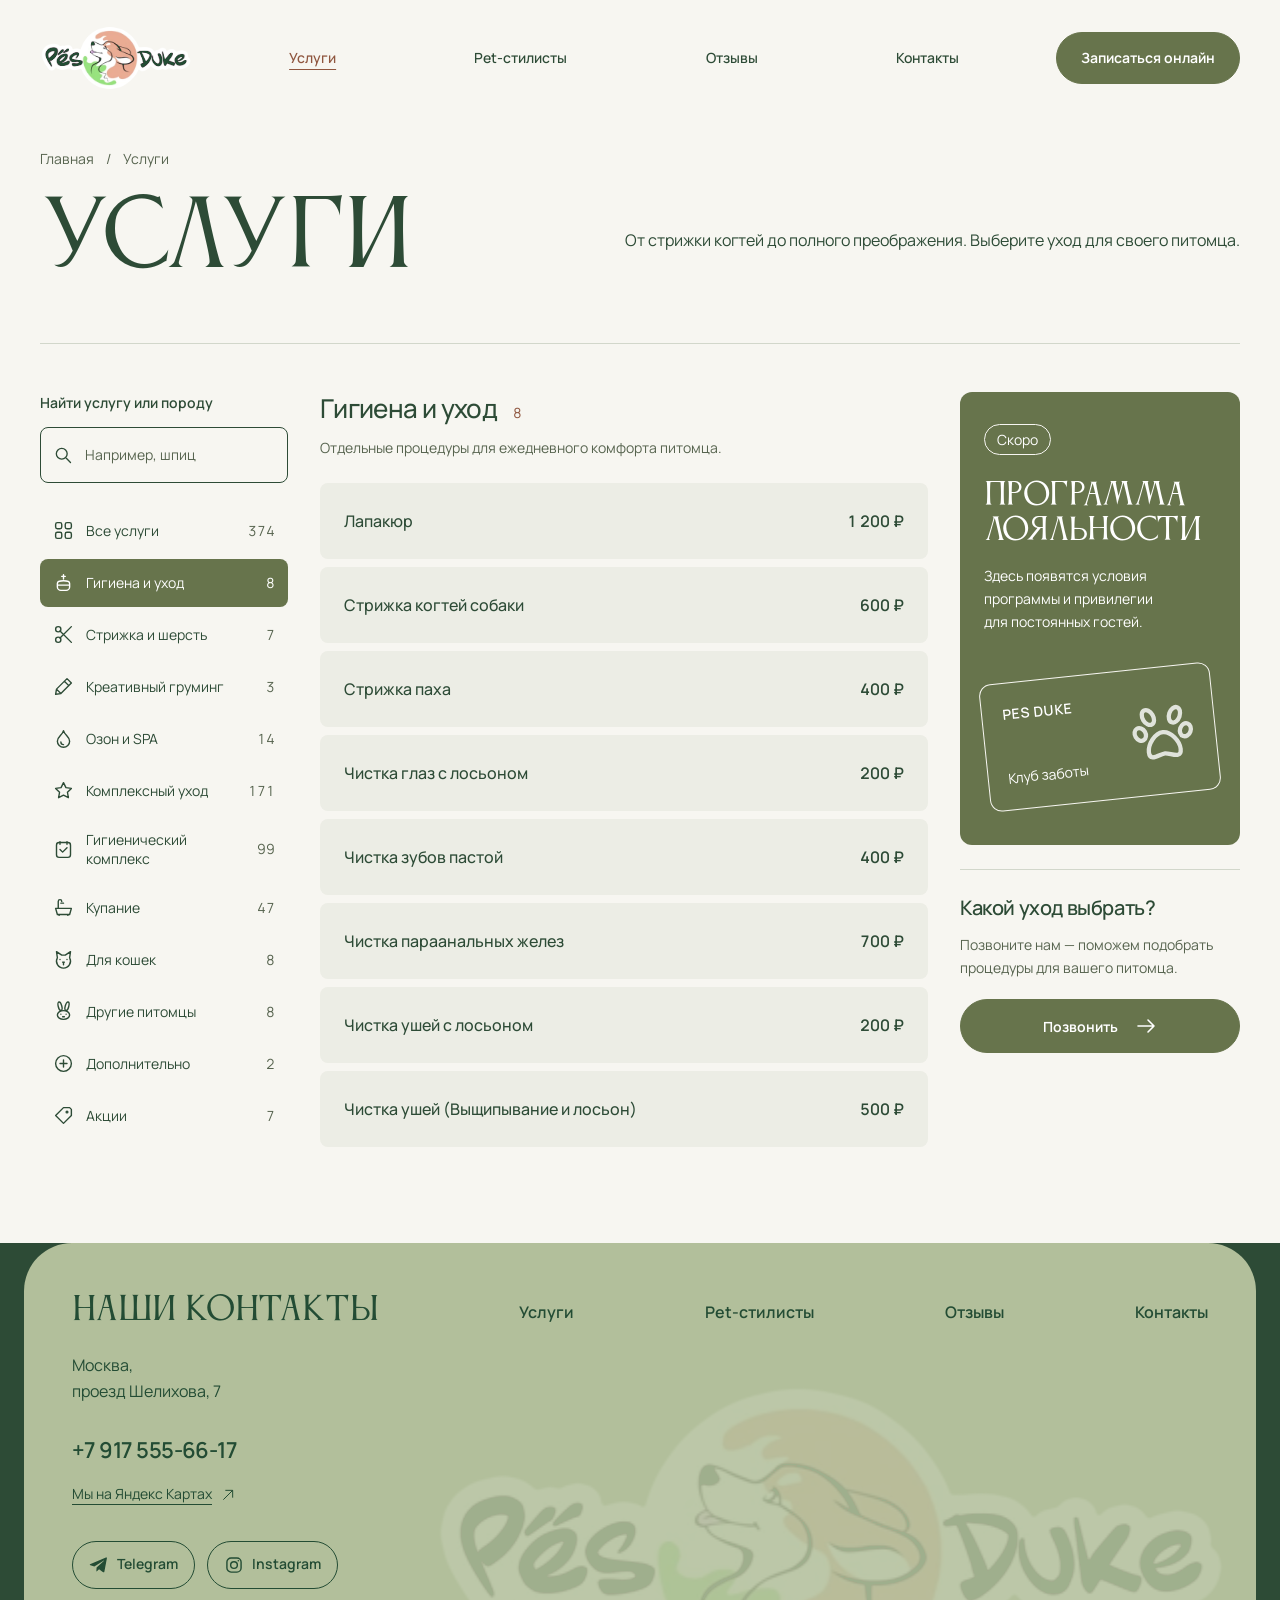
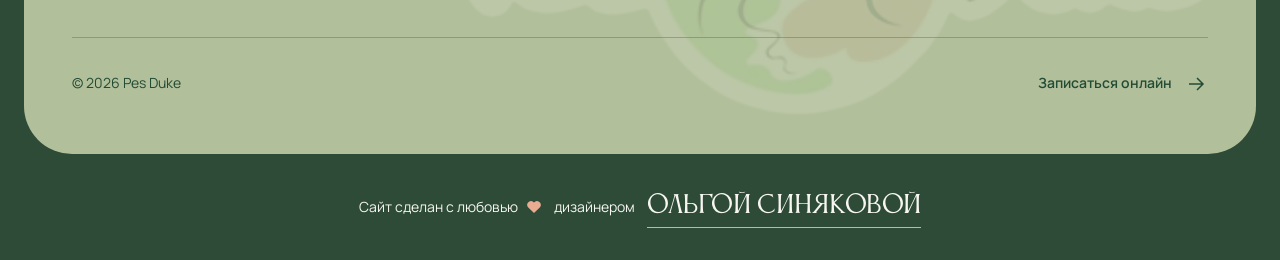
==== services.html @ 3640917f "Add rounded brand footer with contacts and designer credit" ====
<!doctype html>
<html lang="ru">
<head>
<meta charset="utf-8">
<meta name="viewport" content="width=device-width,initial-scale=1">
<meta name="theme-color" content="#F7F6F1">
<meta name="description" content="Услуги и цены груминг-салона Pes Duke. Комплексный уход, стрижки, гигиена, SPA и уход для кошек. Найдите услугу и запишитесь онлайн.">
<title>Услуги и цены — Pes Duke</title>
<style>
@font-face{font-family:Manrope;src:url('assets/manrope-v2.ttf') format('truetype');font-style:normal;font-weight:200 800;font-display:swap}
@font-face{font-family:Anticva;src:url('assets/anticva-v2.otf') format('opentype');font-weight:400;font-style:normal;font-display:swap}
:root{--page:#F7F6F1;--forest:#2D4B36;--olive:#67744C;--olive-hover:#54613D;--terra:#8F563F;--white:#FFFFFF;--line:#D2D7CB;--soft:#ECEDE5;--muted:#57644F;--gutter:40px;--space:8px}
*{box-sizing:border-box}html{scroll-behavior:smooth;scroll-padding-top:24px}body{margin:0;background:var(--page);color:var(--forest);font:400 16px/1.6 Manrope,Arial,sans-serif;-webkit-font-smoothing:antialiased}a{color:inherit;text-decoration:none}button,input{font:inherit;color:inherit}button,a,input{touch-action:manipulation;-webkit-tap-highlight-color:transparent}button{cursor:pointer}img,svg{display:block}button:focus-visible,a:focus-visible,input:focus-visible,summary:focus-visible{outline:3px solid var(--terra);outline-offset:4px}::selection{background:var(--forest);color:var(--page)}[hidden]{display:none!important}.shell{width:calc(100% - var(--gutter)*2);max-width:1440px;margin-inline:auto}.icon{width:24px;height:24px;flex:none}.skip-link{position:fixed;left:16px;top:8px;z-index:30;transform:translateY(-160%);padding:12px 16px;background:var(--forest);color:var(--white)}.skip-link:focus{transform:none}.site-header{padding-block:24px}.header-inner{display:flex;align-items:center;gap:40px;min-height:64px}.brand{display:block;width:152px;flex:none}.brand img{width:100%;height:auto;filter:url(#brand-ink)}.desktop-nav{display:flex;align-items:center;justify-content:space-around;gap:24px;flex:1;font-size:14px;font-weight:550}.desktop-nav a{display:flex;align-items:center;min-height:44px}.desktop-nav a[aria-current]{color:var(--terra);text-decoration:underline;text-underline-offset:6px}.desktop-nav a:hover{color:var(--terra)}.button{display:inline-flex;align-items:center;justify-content:center;gap:16px;min-height:52px;padding:14px 24px;border:1px solid var(--olive);border-radius:999px;background:var(--olive);color:var(--white);font-size:14px;font-weight:650;line-height:1.5;text-align:center;transition:background .2s,border-color .2s,transform .2s}.button:hover{background:var(--olive-hover);border-color:var(--olive-hover)}.button:active{transform:translateY(1px)}.menu-toggle{display:none;background:transparent;border:1px solid var(--forest);border-radius:999px;min-height:48px;padding:12px 16px;align-items:center;gap:12px;font-size:14px}.page-intro{padding-top:32px;padding-bottom:56px;border-bottom:1px solid var(--line);margin-bottom:48px}.breadcrumbs{display:flex;gap:12px;align-items:center;font-size:14px;margin-bottom:24px;color:var(--muted)}.breadcrumbs a:hover{text-decoration:underline;text-underline-offset:4px}.page-title{font:400 clamp(64px,7vw,104px)/1.04 Anticva,Georgia,serif;text-transform:uppercase;letter-spacing:-.025em;margin:0}.intro-row{display:grid;grid-template-columns:max-content minmax(0,1fr);align-items:center;gap:48px}.page-description{justify-self:end;font-size:clamp(16px,1.25vw,18px);line-height:1.6;margin:0;white-space:nowrap}.catalog-grid{display:grid;grid-template-columns:248px minmax(0,1fr) 280px;gap:32px;align-items:start;padding-bottom:96px}.catalog-sidebar,.loyalty-column{position:sticky;top:24px;min-width:0}.search-label{display:block;font-size:14px;font-weight:600;margin-bottom:12px}.search-box{display:flex;align-items:center;gap:12px;min-height:56px;border:1px solid var(--forest);border-radius:8px;padding:0 12px}.search-box>.icon{width:20px;height:20px}.search-box:focus-within{outline:2px solid var(--terra);outline-offset:3px}.search-box input{width:100%;min-width:0;padding:14px 0;border:0;background:transparent;outline:none;font-size:14px;line-height:1.5}.search-box input::placeholder{color:var(--muted);opacity:1}.clear-search{border:0;background:transparent;padding:10px;margin-right:-8px;min-width:44px;min-height:44px}.clear-search .icon{width:18px;height:18px}.category-nav{margin-top:24px;display:flex;flex-direction:column;gap:4px}.category-link{display:flex;align-items:center;gap:12px;min-height:48px;padding:10px 12px;border:1px solid transparent;border-radius:8px;font-size:14px;line-height:1.4;transition:background .2s}.category-link .icon{width:21px;height:21px}.category-link>span:not(.category-count){flex:1}.category-count{font-size:14px;font-variant-numeric:tabular-nums;color:var(--muted)}.category-link:hover{background:var(--soft)}.category-link[aria-current]{background:var(--olive);color:var(--white)}.category-link[aria-current] .category-count{color:var(--white)}.catalog-results{min-width:0}.results-status{position:absolute;width:1px;height:1px;padding:0;margin:-1px;overflow:hidden;clip:rect(0,0,0,0);white-space:nowrap;border:0}.service-group{scroll-margin-top:24px}.service-group+.service-group{margin-top:48px}.group-header{display:flex;align-items:baseline;gap:16px}.group-header h2{font-size:26px;line-height:1.25;font-weight:500;letter-spacing:-.025em;margin:0}.group-count{color:var(--terra);font-size:14px;font-variant-numeric:tabular-nums}.group-description{font-size:14px;line-height:1.6;margin:12px 0 24px;color:var(--muted);max-width:540px}.service-list{list-style:none;padding:0;margin:0;display:flex;flex-direction:column;gap:8px}.service-row{background:var(--soft);border-radius:8px;transition:background .22s;overflow:clip}.service-line,.service-detail summary{display:flex;align-items:center;gap:20px;min-height:76px;padding:20px 24px}.service-name{flex:1;min-width:0;font-size:16px;font-weight:500;line-height:1.5;text-wrap:pretty}.service-price{flex:none;white-space:nowrap;font-size:16px;font-weight:600;font-variant-numeric:tabular-nums;line-height:1.5}.service-detail summary{cursor:pointer;list-style:none}.service-detail summary::-webkit-details-marker{display:none}.chevron{width:16px;height:16px;flex:none;transition:transform .2s}.service-detail[open] .chevron{transform:rotate(90deg)}.service-detail summary:hover{background:#E4E7DA}.service-body{padding:0 24px 24px;font-size:14px;line-height:1.7}.service-body p{margin:0 0 16px;white-space:normal}.service-duration{color:var(--terra);font-weight:600}.show-more{display:block;min-height:48px;border:1px solid var(--forest);border-radius:999px;background:transparent;padding:12px 24px;margin:24px auto 0;font-size:14px;font-weight:600}.show-more:hover{background:var(--forest);color:var(--white)}.empty-state{padding:40px 24px;background:var(--soft);border-radius:8px;text-align:center}.empty-state h2{font-size:24px;font-weight:500;margin:0 0 16px}.empty-state p{margin:0 0 24px}.loyalty-card{background:var(--olive);color:var(--white);padding:32px 24px;border-radius:12px;overflow:hidden}.soon-label{display:inline-block;font-size:14px;line-height:1.5;padding:4px 12px;border:1px solid var(--page);border-radius:999px}.loyalty-card h2{font:400 30px/1.15 Anticva,Georgia,serif;text-transform:uppercase;letter-spacing:-.02em;margin:24px 0 16px}.loyalty-card p{font-size:14px;line-height:1.65;margin:0}.loyalty-art{position:relative;margin:40px 0 12px;min-height:128px;border:1px solid var(--page);border-radius:12px;transform:rotate(-6deg);padding:20px;display:flex;flex-direction:column;justify-content:space-between;gap:20px}.loyalty-art>span{font-size:14px;font-weight:600;letter-spacing:.04em}.loyalty-art>small{font-size:14px}.loyalty-paw{position:absolute;width:64px;height:64px;right:20px;top:30px;opacity:.8}.help-card{margin-top:24px;padding:24px 0 0;border-top:1px solid var(--line)}.help-card h2{font-size:20px;line-height:1.4;letter-spacing:-.02em;font-weight:550;margin:0 0 12px}.help-card p{font-size:14px;margin:0 0 20px;color:var(--muted)}.help-card .button{width:100%}.mobile-menu{position:fixed;inset:16px 16px auto auto;width:calc(100% - 32px);max-width:420px;padding:24px;border:1px solid var(--line);border-radius:16px;background:var(--page);color:var(--forest);max-height:calc(100svh - 32px);overflow:auto}.mobile-menu::backdrop{background:rgba(45,75,54,.45)}.menu-top{display:flex;align-items:center;justify-content:space-between;gap:16px}.close-menu{display:flex;align-items:center;justify-content:center;min-width:48px;min-height:48px;border:1px solid var(--forest);border-radius:50%;background:transparent}.mobile-nav{display:flex;flex-direction:column;margin:24px 0}.mobile-nav a{padding:12px 0;min-height:48px}.mobile-menu .button{width:100%}.noscript-note{padding:16px;border:1px solid var(--line);border-radius:8px;font-size:14px}
@media(min-width:1100px) and (max-height:850px){.catalog-sidebar{position:static}}
@media(max-width:1199px){.intro-row{grid-template-columns:1fr;gap:24px}.page-description{justify-self:start;white-space:normal}:root{--gutter:32px}.catalog-grid{grid-template-columns:220px minmax(0,1fr) 248px;gap:24px}.loyalty-card{padding:24px 20px}.loyalty-card h2{font-size:28px}.service-line,.service-detail summary{padding:20px;gap:16px}.header-inner{gap:24px}}
@media(max-width:1099px){.desktop-nav{display:none}.header-booking{margin-left:auto}.menu-toggle{display:inline-flex}.catalog-grid{grid-template-columns:220px minmax(0,1fr)}.loyalty-column{position:static;grid-column:2;display:grid;grid-template-columns:1fr;gap:24px;margin-top:8px}.loyalty-art{max-width:260px}.help-card{margin-top:0}.catalog-sidebar{grid-row:1 / span 2}}
@media(max-width:767px){:root{--gutter:20px}.site-header{padding-block:16px}.header-inner{gap:12px;min-height:56px}.brand{width:120px}.header-booking{display:none}.menu-toggle{margin-left:auto;min-height:44px}.page-intro{padding-top:24px;padding-bottom:32px;margin-bottom:32px}.breadcrumbs{margin-bottom:24px}.page-title{font-size:64px}.intro-row{grid-template-columns:1fr;gap:24px}.page-description{justify-self:start;font-size:16px;white-space:normal}.catalog-grid{display:block;padding-bottom:64px}.catalog-sidebar{position:static}.search-label{margin-bottom:8px}.search-box input{font-size:16px}.category-nav{display:flex;flex-direction:row;overflow-x:auto;gap:8px;margin:16px -20px 24px;padding:4px 20px 12px;scroll-padding-inline:20px;scrollbar-width:thin}.category-link{flex:none;min-height:44px;padding:10px 14px;border-color:var(--line);border-radius:999px;white-space:nowrap;gap:8px}.category-link .icon{width:18px;height:18px}.category-link[aria-current]{border-color:var(--olive)}.group-header h2{font-size:24px}.group-description{margin-bottom:20px}.service-line,.service-detail summary{min-height:80px;padding:18px 16px;gap:12px;align-items:flex-start}.service-name{font-size:16px}.service-price{font-size:14px;padding-top:2px}.service-detail summary{flex-wrap:wrap}.service-detail summary .service-name{flex-basis:calc(100% - 36px);order:0}.service-detail summary .chevron{order:1;margin-top:4px}.service-detail summary .service-price{order:2;padding-top:0}.service-body{padding:0 16px 20px}.loyalty-column{display:block;margin-top:48px}.loyalty-card{padding:32px 24px}.loyalty-card h2{font-size:clamp(28px,9vw,40px);max-width:320px}.loyalty-art{margin:32px 0 8px;max-width:none}.help-card{margin-top:32px;padding-top:24px}}
@media(prefers-reduced-motion:reduce){html{scroll-behavior:auto}*,*::before,*::after{transition:none!important;animation:none!important}}
</style>
<link rel="stylesheet" href="assets/footer.css">
</head>
<body>
<svg width="0" height="0" aria-hidden="true" focusable="false" style="position:absolute;pointer-events:none"><defs><filter id="brand-ink" color-interpolation-filters="sRGB"><feColorMatrix in="SourceGraphic" type="matrix" values="0 0 0 0 1  0 0 0 0 1  0 0 0 0 1  -.2126 -.7152 -.0722 0 1" result="darkness"/><feComponentTransfer in="darkness" result="dark-mask"><feFuncA type="discrete" tableValues="0 0 0 0 1"/></feComponentTransfer><feFlood flood-color="#234C34" result="green"/><feComposite in="green" in2="dark-mask" operator="in" result="ink"/><feComposite in="ink" in2="SourceAlpha" operator="in" result="colored-ink"/><feMerge><feMergeNode in="SourceGraphic"/><feMergeNode in="colored-ink"/></feMerge></filter></defs></svg>
<a class="skip-link" href="#catalog">Перейти к&nbsp;услугам</a>
<header class="site-header"><div class="shell header-inner"><a class="brand" href="./index.html" aria-label="Pes Duke — на главную"><img src="assets/logo-v2.webp" width="600" height="267" alt="Pes Duke"></a><nav class="desktop-nav" aria-label="Основное меню"><a href="./services.html" aria-current="page">Услуги</a><a href="./index.html#team">Pet-стилисты</a><a href="./index.html#reviews">Отзывы</a><a href="#contacts">Контакты</a></nav><a class="button header-booking" href="https://n1254086.yclients.com/" target="_blank" rel="noopener">Записаться онлайн</a><button class="menu-toggle" aria-haspopup="dialog" aria-controls="mobile-menu" aria-expanded="false">Меню <svg class="icon" viewBox="0 0 24 24" fill="none" stroke="currentColor" stroke-width="1.6" stroke-linecap="round" stroke-linejoin="round" aria-hidden="true"><path d="M4 8h16M4 16h16"/></svg></button></div></header>
<main class="shell" id="main"><div class="page-intro" data-reveal><nav class="breadcrumbs" aria-label="Хлебные крошки"><a href="./index.html">Главная</a><span aria-hidden="true">/</span><span aria-current="page">Услуги</span></nav><div class="intro-row"><h1 class="page-title">Услуги</h1><p class="page-description">От&nbsp;стрижки когтей до&nbsp;полного преображения. Выберите уход для&nbsp;своего питомца.</p></div></div>
<div class="catalog-grid" id="catalog"><aside class="catalog-sidebar" data-reveal><label for="service-search" class="search-label">Найти услугу или&nbsp;породу</label><div class="search-box"><svg class="icon" viewBox="0 0 24 24" fill="none" stroke="currentColor" stroke-width="1.6" stroke-linecap="round" stroke-linejoin="round" aria-hidden="true"><circle cx="10.5" cy="10.5" r="6.5"/><path d="m16 16 5 5"/></svg><input id="service-search" type="search" placeholder="Например, шпиц" autocomplete="off" spellcheck="false" aria-controls="service-results"><button class="clear-search" aria-label="Очистить поиск" type="button" hidden><svg class="icon" viewBox="0 0 24 24" fill="none" stroke="currentColor" stroke-width="1.6" stroke-linecap="round" stroke-linejoin="round" aria-hidden="true"><path d="m6 6 12 12M18 6 6 18"/></svg></button></div><nav class="category-nav" aria-label="Категории услуг"><a class="category-link" href="#all" data-category="all"><svg class="icon" viewBox="0 0 24 24" fill="none" stroke="currentColor" stroke-width="1.6" stroke-linecap="round" stroke-linejoin="round" aria-hidden="true"><rect x="3" y="3" width="7" height="7" rx="2"/><rect x="14" y="3" width="7" height="7" rx="2"/><rect x="3" y="14" width="7" height="7" rx="2"/><rect x="14" y="14" width="7" height="7" rx="2"/></svg><span>Все услуги</span><span class="category-count">374</span></a><a class="category-link" href="#hygiene" data-category="hygiene"><svg class="icon" viewBox="0 0 24 24" fill="none" stroke="currentColor" stroke-width="1.6" stroke-linecap="round" stroke-linejoin="round" aria-hidden="true"><path d="M12 3v5m-2-3h4M5 13c0-4 14-4 14 0v4a4 4 0 0 1-4 4H9a4 4 0 0 1-4-4zM5 15h14"/></svg><span>Гигиена и уход</span><span class="category-count">8</span></a><a class="category-link" href="#coat" data-category="coat"><svg class="icon" viewBox="0 0 24 24" fill="none" stroke="currentColor" stroke-width="1.6" stroke-linecap="round" stroke-linejoin="round" aria-hidden="true"><circle cx="6" cy="6" r="3"/><circle cx="6" cy="18" r="3"/><path d="m8 8 13 13M8 16 21 3"/></svg><span>Стрижка и шерсть</span><span class="category-count">7</span></a><a class="category-link" href="#creative" data-category="creative"><svg class="icon" viewBox="0 0 24 24" fill="none" stroke="currentColor" stroke-width="1.6" stroke-linecap="round" stroke-linejoin="round" aria-hidden="true"><path d="m16 3 5 5L9 20l-6 1 1-6zM13 6l5 5M4 15l5 5"/></svg><span>Креативный груминг</span><span class="category-count">3</span></a><a class="category-link" href="#spa" data-category="spa"><svg class="icon" viewBox="0 0 24 24" fill="none" stroke="currentColor" stroke-width="1.6" stroke-linecap="round" stroke-linejoin="round" aria-hidden="true"><path d="M12 3c1 5 7 7 7 12a7 7 0 0 1-14 0c0-5 6-7 7-12zM9 16c0 2 1 3 3 3"/></svg><span>Озон и SPA</span><span class="category-count">14</span></a><a class="category-link" href="#full" data-category="full"><svg class="icon" viewBox="0 0 24 24" fill="none" stroke="currentColor" stroke-width="1.6" stroke-linecap="round" stroke-linejoin="round" aria-hidden="true"><path d="m12 3 2.8 5.7 6.2.9-4.5 4.4 1.1 6.2L12 17.3l-5.6 2.9 1.1-6.2L3 9.6l6.2-.9z"/></svg><span>Комплексный уход</span><span class="category-count">171</span></a><a class="category-link" href="#daily" data-category="daily"><svg class="icon" viewBox="0 0 24 24" fill="none" stroke="currentColor" stroke-width="1.6" stroke-linecap="round" stroke-linejoin="round" aria-hidden="true"><rect x="4" y="4" width="16" height="17" rx="3"/><path d="M8 3v3m8-3v3M8 12l3 3 5-5"/></svg><span>Гигиенический комплекс</span><span class="category-count">99</span></a><a class="category-link" href="#bath" data-category="bath"><svg class="icon" viewBox="0 0 24 24" fill="none" stroke="currentColor" stroke-width="1.6" stroke-linecap="round" stroke-linejoin="round" aria-hidden="true"><path d="M3 13h18l-2 7H5zM6 13V5a2 2 0 0 1 4 0M9 7h3M7 20v1m10-1v1"/></svg><span>Купание</span><span class="category-count">47</span></a><a class="category-link" href="#cats" data-category="cats"><svg class="icon" viewBox="0 0 24 24" fill="none" stroke="currentColor" stroke-width="1.6" stroke-linecap="round" stroke-linejoin="round" aria-hidden="true"><path d="M5 10 4 3l6 4h4l6-4-1 7a8 8 0 1 1-14 0zM8 12h.01M16 12h.01M11 15h2m-1 0v3"/></svg><span>Для кошек</span><span class="category-count">8</span></a><a class="category-link" href="#other" data-category="other"><svg class="icon" viewBox="0 0 24 24" fill="none" stroke="currentColor" stroke-width="1.6" stroke-linecap="round" stroke-linejoin="round" aria-hidden="true"><ellipse cx="12" cy="16" rx="7" ry="5"/><ellipse cx="8" cy="6" rx="2" ry="5" transform="rotate(-15 8 6)"/><ellipse cx="16" cy="6" rx="2" ry="5" transform="rotate(15 16 6)"/><path d="M9 15h.01M15 15h.01m-4 3h2"/></svg><span>Другие питомцы</span><span class="category-count">8</span></a><a class="category-link" href="#extra" data-category="extra"><svg class="icon" viewBox="0 0 24 24" fill="none" stroke="currentColor" stroke-width="1.6" stroke-linecap="round" stroke-linejoin="round" aria-hidden="true"><circle cx="12" cy="12" r="9"/><path d="M12 8v8m-4-4h8"/></svg><span>Дополнительно</span><span class="category-count">2</span></a><a class="category-link" href="#offers" data-category="offers"><svg class="icon" viewBox="0 0 24 24" fill="none" stroke="currentColor" stroke-width="1.6" stroke-linecap="round" stroke-linejoin="round" aria-hidden="true"><path d="m3 12 9-9h7l2 2v7l-9 9z"/><circle cx="16" cy="8" r="1"/></svg><span>Акции</span><span class="category-count">7</span></a></nav></aside>
<div class="catalog-results" id="service-results" data-reveal><p class="results-status" role="status" aria-live="polite" aria-atomic="true">Все услуги · 374</p><noscript><p class="noscript-note">Поиск доступен с&nbsp;JavaScript. Все услуги показаны ниже, категории ведут к&nbsp;нужному разделу.</p></noscript><section class="service-group" id="hygiene" data-group="hygiene" aria-labelledby="title-hygiene"><div class="group-header"><h2 id="title-hygiene">Гигиена и уход</h2><span class="group-count">8</span></div><p class="group-description">Отдельные процедуры для ежедневного комфорта питомца.</p><ul class="service-list"><li class="service-row" data-name="Лапакюр" data-service-id="service_item_17240871"><div class="service-line"><span class="service-name">Лапакюр</span><span class="service-price">1 200 ₽</span></div></li>
<li class="service-row" data-name="Стрижка когтей собаки" data-service-id="service_item_17240880"><div class="service-line"><span class="service-name">Стрижка когтей собаки</span><span class="service-price">600 ₽</span></div></li>
<li class="service-row" data-name="Стрижка паха" data-service-id="service_item_17240881"><div class="service-line"><span class="service-name">Стрижка паха</span><span class="service-price">400 ₽</span></div></li>
<li class="service-row" data-name="Чистка глаз с лосьоном" data-service-id="service_item_17240882"><div class="service-line"><span class="service-name">Чистка глаз с лосьоном</span><span class="service-price">200 ₽</span></div></li>
<li class="service-row" data-name="Чистка зубов пастой" data-service-id="service_item_17240883"><div class="service-line"><span class="service-name">Чистка зубов пастой</span><span class="service-price">400 ₽</span></div></li>
<li class="service-row" data-name="Чистка параанальных желез" data-service-id="service_item_17240885"><div class="service-line"><span class="service-name">Чистка параанальных желез</span><span class="service-price">700 ₽</span></div></li>
<li class="service-row" data-name="Чистка ушей с лосьоном" data-service-id="service_item_17240886"><div class="service-line"><span class="service-name">Чистка ушей с лосьоном</span><span class="service-price">200 ₽</span></div></li>
<li class="service-row" data-name="Чистка ушей (Выщипывание и лосьон)" data-service-id="service_item_23550078"><div class="service-line"><span class="service-name">Чистка ушей (Выщипывание и лосьон)</span><span class="service-price">500 ₽</span></div></li>
</ul><button class="show-more" type="button" hidden>Показать ещё</button></section>
<section class="service-group" id="coat" data-group="coat" aria-labelledby="title-coat"><div class="group-header"><h2 id="title-coat">Стрижка и шерсть</h2><span class="group-count">7</span></div><p class="group-description">Локальная стрижка, вычёсывание и уход за шерстью.</p><ul class="service-list"><li class="service-row" data-name="Коррекция тримминга" data-service-id="service_item_17240869"><div class="service-line"><span class="service-name">Коррекция тримминга</span><span class="service-price">1 800 ₽</span></div></li>
<li class="service-row" data-name="Окантовка головы" data-service-id="service_item_17240873"><div class="service-line"><span class="service-name">Окантовка головы</span><span class="service-price">800 ₽</span></div></li>
<li class="service-row" data-name="Окантовка лап" data-service-id="service_item_17240874"><div class="service-line"><span class="service-name">Окантовка лап</span><span class="service-price">700 ₽</span></div></li>
<li class="service-row" data-name="Окантовка отдельной части собаки" data-service-id="service_item_17240875"><div class="service-line"><span class="service-name">Окантовка отдельной части собаки</span><span class="service-price">900 ₽</span></div></li>
<li class="service-row" data-name="Окантовка ушей" data-service-id="service_item_17240876"><div class="service-line"><span class="service-name">Окантовка ушей</span><span class="service-price">400 ₽</span></div></li>
<li class="service-row" data-name="Расчесывание колтунов" data-service-id="service_item_17240878"><div class="service-line"><span class="service-name">Расчесывание колтунов</span><span class="service-price">500–2 000 ₽</span></div></li>
<li class="service-row" data-name="Экспресс-линька" data-service-id="service_item_17240887"><div class="service-line"><span class="service-name">Экспресс-линька</span><span class="service-price">1 500 ₽</span></div></li>
</ul><button class="show-more" type="button" hidden>Показать ещё</button></section>
<section class="service-group" id="creative" data-group="creative" aria-labelledby="title-creative"><div class="group-header"><h2 id="title-creative">Креативный груминг</h2><span class="group-count">3</span></div><p class="group-description">Детали, которые подчеркнут характер вашего питомца.</p><ul class="service-list"><li class="service-row" data-name="Креативное выбривание" data-service-id="service_item_17240870"><div class="service-line"><span class="service-name">Креативное выбривание</span><span class="service-price">800 ₽</span></div></li>
<li class="service-row" data-name="Окрашивание" data-service-id="service_item_17240877"><div class="service-line"><span class="service-name">Окрашивание</span><span class="service-price">800 ₽</span></div></li>
<li class="service-row" data-name="Стразы" data-service-id="service_item_17240879"><div class="service-line"><span class="service-name">Стразы</span><span class="service-price">50 ₽</span></div></li>
</ul><button class="show-more" type="button" hidden>Показать ещё</button></section>
<section class="service-group" id="spa" data-group="spa" aria-labelledby="title-spa"><div class="group-header"><h2 id="title-spa">Озон и SPA</h2><span class="group-count">14</span></div><p class="group-description">Дополнительный уход за кожей и шерстью.</p><ul class="service-list"><li class="service-row" data-name="Озоновая ванна Мелкие породы" data-service-id="service_item_19951979"><div class="service-line"><span class="service-name">Озоновая ванна Мелкие породы</span><span class="service-price">1 300 ₽</span></div></li>
<li class="service-row" data-name="Озоновая ванна Средние породы" data-service-id="service_item_19953356"><div class="service-line"><span class="service-name">Озоновая ванна Средние породы</span><span class="service-price">1 600 ₽</span></div></li>
<li class="service-row" data-name="Озоновая ванна Крупные породы" data-service-id="service_item_19953368"><div class="service-line"><span class="service-name">Озоновая ванна Крупные породы</span><span class="service-price">1 900 ₽</span></div></li>
<li class="service-row" data-name="Маска для шерсти ISB" data-service-id="service_item_17240872"><div class="service-line"><span class="service-name">Маска для шерсти ISB</span><span class="service-price">от 600 ₽</span></div></li>
<li class="service-row" data-name="Маска для шерсти ISB АТАМИ (Лечебная)" data-service-id="service_item_19953623"><div class="service-line"><span class="service-name">Маска для шерсти ISB АТАМИ (Лечебная)</span><span class="service-price">от 800 ₽</span></div></li>
<li class="service-row" data-name="SPA бомбочки для озоновой ванны" data-service-id="service_item_19961918"><div class="service-line"><span class="service-name">SPA бомбочки для озоновой ванны</span><span class="service-price">500 ₽</span></div></li>
<li class="service-row" data-name="ISB ( SPА )" data-service-id="service_item_17240889"><div class="service-line"><span class="service-name">ISB ( SPА )</span><span class="service-price">1 200 ₽</span></div></li>
<li class="service-row" data-name="Hydra ( SPA )" data-service-id="service_item_17240890"><div class="service-line"><span class="service-name">Hydra ( SPA )</span><span class="service-price">1 500 ₽</span></div></li>
<li class="service-row" data-name="Маска для шерсти ISB мята (Успокаивающая с витамином В6)" data-service-id="service_item_21922962"><div class="service-line"><span class="service-name">Маска для шерсти ISB мята (Успокаивающая с витамином В6)</span><span class="service-price">от 600 ₽</span></div></li>
<li class="service-row" data-name="Маска для шерсти ISB Апельсин (Укрепление)" data-service-id="service_item_27241866"><div class="service-line"><span class="service-name">Маска для шерсти ISB Апельсин (Укрепление)</span><span class="service-price">от 600 ₽</span></div></li>
<li class="service-row" data-name="Маска для шерсти Hydra 90 сек (Увлажнение)" data-service-id="service_item_27242262"><div class="service-line"><span class="service-name">Маска для шерсти Hydra 90 сек (Увлажнение)</span><span class="service-price">от 800 ₽</span></div></li>
<li class="service-row" data-name="Скрабирование ISB Red Mineral" data-service-id="service_item_31586799"><div class="service-line"><span class="service-name">Скрабирование ISB Red Mineral</span><span class="service-price">600 ₽</span></div></li>
<li class="service-row" data-name="Маска для шерсти ISB грейпфрут ( питательная)" data-service-id="service_item_32386549"><div class="service-line"><span class="service-name">Маска для шерсти ISB грейпфрут ( питательная)</span><span class="service-price">600 ₽</span></div></li>
<li class="service-row" data-name="Эликсир для шерсти SHMM (питание и защита)" data-service-id="service_item_32387534"><details class="service-detail"><summary><span class="service-name">Эликсир для шерсти SHMM (питание и защита)</span><span class="service-price">500 ₽</span><svg class="chevron" viewBox="0 0 24 24" fill="none" stroke="currentColor" stroke-width="1.6" stroke-linecap="round" stroke-linejoin="round" aria-hidden="true"><path d="m9 5 7 7-7 7"/></svg></summary><div class="service-body"><p>Финишная услуга для усиления результата груминга: точечное нанесение эликсира обеспечивает мгновенный визуальный эффект «волосок к волоску», нейтрализует запахи, оставляет деликатный шлейф. Формула без силиконов: питание за счёт натуральных масел, защита от ломкости. Идеален для питомцев с тусклой, сухой или склонной к спутыванию шерстью.</p><span class="service-duration"></span></div></details></li>
</ul><button class="show-more" type="button" hidden>Показать ещё</button></section>
<section class="service-group" id="full" data-group="full" aria-labelledby="title-full"><div class="group-header"><h2 id="title-full">Комплексный уход</h2><span class="group-count">171</span></div><p class="group-description">Найдите породу питомца и откройте состав комплекса.</p><ul class="service-list"><li class="service-row" data-name="Акита Ину" data-service-id="service_item_17240452"><details class="service-detail"><summary><span class="service-name">Акита Ину</span><span class="service-price">7 100 ₽</span><svg class="chevron" viewBox="0 0 24 24" fill="none" stroke="currentColor" stroke-width="1.6" stroke-linecap="round" stroke-linejoin="round" aria-hidden="true"><path d="m9 5 7 7-7 7"/></svg></summary><div class="service-body"><p>В комплекс входит:<br>-Вычёсывание <br>-Мытьё с профессиональной косметикой и сушка<br>-Стрижка и подпиливание когтей<br> -Уход за ушами и глазами</p><span class="service-duration">2 ч 30 мин</span></div></details></li>
<li class="service-row" data-name="Алабай" data-service-id="service_item_17240453"><details class="service-detail"><summary><span class="service-name">Алабай</span><span class="service-price">9 000 ₽</span><svg class="chevron" viewBox="0 0 24 24" fill="none" stroke="currentColor" stroke-width="1.6" stroke-linecap="round" stroke-linejoin="round" aria-hidden="true"><path d="m9 5 7 7-7 7"/></svg></summary><div class="service-body"><p>В комплекс входит:<br>-Вычёсывание <br>-Мытьё с профессиональной косметикой и сушка<br>-Стрижка и подпиливание когтей<br> -Уход за ушами и глазами</p><span class="service-duration">2 ч 30 мин</span></div></details></li>
<li class="service-row" data-name="Аляскинский маламут" data-service-id="service_item_17240454"><details class="service-detail"><summary><span class="service-name">Аляскинский маламут</span><span class="service-price">9 000 ₽</span><svg class="chevron" viewBox="0 0 24 24" fill="none" stroke="currentColor" stroke-width="1.6" stroke-linecap="round" stroke-linejoin="round" aria-hidden="true"><path d="m9 5 7 7-7 7"/></svg></summary><div class="service-body"><p>В комплекс входит:<br>-Вычёсывание <br>-Мытьё с профессиональной косметикой и сушка<br>-Стрижка и подпиливание когтей<br> -Уход за ушами и глазами</p><span class="service-duration">3 ч</span></div></details></li>
<li class="service-row" data-name="Американская акита" data-service-id="service_item_17240455"><details class="service-detail"><summary><span class="service-name">Американская акита</span><span class="service-price">8 000 ₽</span><svg class="chevron" viewBox="0 0 24 24" fill="none" stroke="currentColor" stroke-width="1.6" stroke-linecap="round" stroke-linejoin="round" aria-hidden="true"><path d="m9 5 7 7-7 7"/></svg></summary><div class="service-body"><p>В комплекс входит:<br>-Вычёсывание <br>-Мытьё с профессиональной косметикой и сушка<br>-Стрижка и подпиливание когтей<br> -Уход за ушами и глазами</p><span class="service-duration">2 ч 30 мин</span></div></details></li>
<li class="service-row" data-name="Американский булли" data-service-id="service_item_17240456"><details class="service-detail"><summary><span class="service-name">Американский булли</span><span class="service-price">5 500 ₽</span><svg class="chevron" viewBox="0 0 24 24" fill="none" stroke="currentColor" stroke-width="1.6" stroke-linecap="round" stroke-linejoin="round" aria-hidden="true"><path d="m9 5 7 7-7 7"/></svg></summary><div class="service-body"><p>В комплекс входит:<br>-Вычёсывание <br>-Мытьё с профессиональной косметикой и сушка<br>-Стрижка и подпиливание когтей<br> -Уход за ушами и глазами</p><span class="service-duration">2 ч</span></div></details></li>
<li class="service-row" data-name="Американский бульдог" data-service-id="service_item_17240457"><details class="service-detail"><summary><span class="service-name">Американский бульдог</span><span class="service-price">5 900 ₽</span><svg class="chevron" viewBox="0 0 24 24" fill="none" stroke="currentColor" stroke-width="1.6" stroke-linecap="round" stroke-linejoin="round" aria-hidden="true"><path d="m9 5 7 7-7 7"/></svg></summary><div class="service-body"><p>В комплекс входит:<br>-Вычёсывание <br>-Мытьё с профессиональной косметикой и сушка<br>-Стрижка и подпиливание когтей<br> -Уход за ушами и глазами</p><span class="service-duration">2 ч</span></div></details></li>
<li class="service-row" data-name="Американский водяной спаниель" data-service-id="service_item_17240458"><details class="service-detail"><summary><span class="service-name">Американский водяной спаниель</span><span class="service-price">6 700 ₽</span><svg class="chevron" viewBox="0 0 24 24" fill="none" stroke="currentColor" stroke-width="1.6" stroke-linecap="round" stroke-linejoin="round" aria-hidden="true"><path d="m9 5 7 7-7 7"/></svg></summary><div class="service-body"><p>В комплекс входит:<br>-Вычёсывание <br>-Стрижка согласно стандарту породы<br>-Мытьё с профессиональной косметикой и сушка<br>-Стрижка и подпиливание когтей<br> -Уход за ушами и глазами</p><span class="service-duration">2 ч 30 мин</span></div></details></li>
<li class="service-row" data-name="Американский кокер спаниель" data-service-id="service_item_17240459"><details class="service-detail"><summary><span class="service-name">Американский кокер спаниель</span><span class="service-price">6 400 ₽</span><svg class="chevron" viewBox="0 0 24 24" fill="none" stroke="currentColor" stroke-width="1.6" stroke-linecap="round" stroke-linejoin="round" aria-hidden="true"><path d="m9 5 7 7-7 7"/></svg></summary><div class="service-body"><p>В комплекс входит:<br>-Вычёсывание <br>-Стрижка согласно стандарту породы<br>-Мытьё с профессиональной косметикой и сушка<br>-Стрижка и подпиливание когтей<br> -Уход за ушами и глазами</p><span class="service-duration">2 ч 30 мин</span></div></details></li>
<li class="service-row" data-name="Американский питбультерьер" data-service-id="service_item_17240460"><details class="service-detail"><summary><span class="service-name">Американский питбультерьер</span><span class="service-price">5 600 ₽</span><svg class="chevron" viewBox="0 0 24 24" fill="none" stroke="currentColor" stroke-width="1.6" stroke-linecap="round" stroke-linejoin="round" aria-hidden="true"><path d="m9 5 7 7-7 7"/></svg></summary><div class="service-body"><p>В комплекс входит:<br>-Вычёсывание <br>-Мытьё с профессиональной косметикой и сушка<br>-Стрижка и подпиливание когтей<br> -Уход за ушами и глазами</p><span class="service-duration">2 ч</span></div></details></li>
<li class="service-row" data-name="Американский стаффордширский терьер" data-service-id="service_item_17240461"><details class="service-detail"><summary><span class="service-name">Американский стаффордширский терьер</span><span class="service-price">5 600 ₽</span><svg class="chevron" viewBox="0 0 24 24" fill="none" stroke="currentColor" stroke-width="1.6" stroke-linecap="round" stroke-linejoin="round" aria-hidden="true"><path d="m9 5 7 7-7 7"/></svg></summary><div class="service-body"><p>В комплекс входит:<br>-Вычёсывание <br>-Мытьё с профессиональной косметикой и сушка<br>-Стрижка и подпиливание когтей<br> -Уход за ушами и глазами</p><span class="service-duration">2 ч</span></div></details></li>
<li class="service-row" data-name="Английский бульдог" data-service-id="service_item_17240462"><details class="service-detail"><summary><span class="service-name">Английский бульдог</span><span class="service-price">5 200 ₽</span><svg class="chevron" viewBox="0 0 24 24" fill="none" stroke="currentColor" stroke-width="1.6" stroke-linecap="round" stroke-linejoin="round" aria-hidden="true"><path d="m9 5 7 7-7 7"/></svg></summary><div class="service-body"><p>В комплекс входит:<br>-Вычёсывание <br>-Мытьё с профессиональной косметикой и сушка<br>-Стрижка и подпиливание когтей<br> -Уход за ушами и глазами</p><span class="service-duration">2 ч</span></div></details></li>
<li class="service-row" data-name="Английский кокер-спаниель" data-service-id="service_item_17240463"><details class="service-detail"><summary><span class="service-name">Английский кокер-спаниель</span><span class="service-price">6 300 ₽</span><svg class="chevron" viewBox="0 0 24 24" fill="none" stroke="currentColor" stroke-width="1.6" stroke-linecap="round" stroke-linejoin="round" aria-hidden="true"><path d="m9 5 7 7-7 7"/></svg></summary><div class="service-body"><p>В комплекс входит:<br>-Вычёсывание <br>-Стрижка согласно стандарту породы<br>-Мытьё с профессиональной косметикой и сушка<br>-Стрижка и подпиливание когтей<br> -Уход за ушами и глазами</p><span class="service-duration">2 ч 30 мин</span></div></details></li>
<li class="service-row" data-name="Английский спрингер-спаниель" data-service-id="service_item_17240464"><details class="service-detail"><summary><span class="service-name">Английский спрингер-спаниель</span><span class="service-price">5 900 ₽</span><svg class="chevron" viewBox="0 0 24 24" fill="none" stroke="currentColor" stroke-width="1.6" stroke-linecap="round" stroke-linejoin="round" aria-hidden="true"><path d="m9 5 7 7-7 7"/></svg></summary><div class="service-body"><p>В комплекс входит:<br>-Вычёсывание <br>-Стрижка согласно стандарту породы<br>-Мытьё с профессиональной косметикой и сушка<br>-Стрижка и подпиливание когтей<br> -Уход за ушами и глазами</p><span class="service-duration">2 ч 30 мин</span></div></details></li>
<li class="service-row" data-name="Басенджи" data-service-id="service_item_17240465"><details class="service-detail"><summary><span class="service-name">Басенджи</span><span class="service-price">4 500 ₽</span><svg class="chevron" viewBox="0 0 24 24" fill="none" stroke="currentColor" stroke-width="1.6" stroke-linecap="round" stroke-linejoin="round" aria-hidden="true"><path d="m9 5 7 7-7 7"/></svg></summary><div class="service-body"><p>В комплекс входит:<br>-Вычёсывание <br>-Мытьё с профессиональной косметикой и сушка<br>-Стрижка и подпиливание когтей<br> -Уход за ушами и глазами</p><span class="service-duration">2 ч</span></div></details></li>
<li class="service-row" data-name="Бассет-Хаунд" data-service-id="service_item_17240466"><details class="service-detail"><summary><span class="service-name">Бассет-Хаунд</span><span class="service-price">5 200 ₽</span><svg class="chevron" viewBox="0 0 24 24" fill="none" stroke="currentColor" stroke-width="1.6" stroke-linecap="round" stroke-linejoin="round" aria-hidden="true"><path d="m9 5 7 7-7 7"/></svg></summary><div class="service-body"><p>В комплекс входит:<br>-Вычёсывание <br>-Мытьё с профессиональной косметикой и сушка<br>-Стрижка и подпиливание когтей<br> -Уход за ушами и глазами</p><span class="service-duration">2 ч</span></div></details></li>
<li class="service-row" data-name="Бедлингтон терьер" data-service-id="service_item_17240467"><details class="service-detail"><summary><span class="service-name">Бедлингтон терьер</span><span class="service-price">5 800 ₽</span><svg class="chevron" viewBox="0 0 24 24" fill="none" stroke="currentColor" stroke-width="1.6" stroke-linecap="round" stroke-linejoin="round" aria-hidden="true"><path d="m9 5 7 7-7 7"/></svg></summary><div class="service-body"><p>В комплекс входит:<br>-Вычёсывание <br>-Стрижка согласно стандарту породы<br>-Мытьё с профессиональной косметикой и сушка<br>-Стрижка и подпиливание когтей<br> -Уход за ушами и глазами</p><span class="service-duration">2 ч 30 мин</span></div></details></li>
<li class="service-row" data-name="Без породы" data-service-id="service_item_17240468"><details class="service-detail"><summary><span class="service-name">Без породы</span><span class="service-price">3 000–11 500 ₽</span><svg class="chevron" viewBox="0 0 24 24" fill="none" stroke="currentColor" stroke-width="1.6" stroke-linecap="round" stroke-linejoin="round" aria-hidden="true"><path d="m9 5 7 7-7 7"/></svg></summary><div class="service-body"><p>В комплекс входит:<br>-Вычёсывание <br>-Стрижка по необходимости, будет зависеть от типа шерсти<br>-Мытьё с профессиональной косметикой и сушка<br>-Стрижка и подпиливание когтей<br> -Уход за ушами и глазами</p><span class="service-duration">2 ч 30 мин</span></div></details></li>
<li class="service-row" data-name="Бернский зенненхунд" data-service-id="service_item_17240469"><details class="service-detail"><summary><span class="service-name">Бернский зенненхунд</span><span class="service-price">9 000 ₽</span><svg class="chevron" viewBox="0 0 24 24" fill="none" stroke="currentColor" stroke-width="1.6" stroke-linecap="round" stroke-linejoin="round" aria-hidden="true"><path d="m9 5 7 7-7 7"/></svg></summary><div class="service-body"><p>В комплекс входит:<br>-Вычёсывание <br>-Мытьё с профессиональной косметикой и сушка<br>-Стрижка и подпиливание когтей<br> -Уход за ушами и глазами</p><span class="service-duration">3 ч</span></div></details></li>
<li class="service-row" data-name="Бивер йоркширского терьера" data-service-id="service_item_17240470"><details class="service-detail"><summary><span class="service-name">Бивер йоркширского терьера</span><span class="service-price">4 900 ₽</span><svg class="chevron" viewBox="0 0 24 24" fill="none" stroke="currentColor" stroke-width="1.6" stroke-linecap="round" stroke-linejoin="round" aria-hidden="true"><path d="m9 5 7 7-7 7"/></svg></summary><div class="service-body"><p>В комплекс входит:<br>-Вычёсывание <br>-Стрижка согласно стандарту породы<br>-Мытьё с профессиональной косметикой и сушка<br>-Стрижка и подпиливание когтей<br> -Уход за ушами и глазами</p><span class="service-duration">2 ч 30 мин</span></div></details></li>
<li class="service-row" data-name="Бигль" data-service-id="service_item_17240471"><details class="service-detail"><summary><span class="service-name">Бигль</span><span class="service-price">4 600 ₽</span><svg class="chevron" viewBox="0 0 24 24" fill="none" stroke="currentColor" stroke-width="1.6" stroke-linecap="round" stroke-linejoin="round" aria-hidden="true"><path d="m9 5 7 7-7 7"/></svg></summary><div class="service-body"><p>В комплекс входит:<br>-Вычёсывание <br>-Мытьё с профессиональной косметикой и сушка<br>-Стрижка и подпиливание когтей<br> -Уход за ушами и глазами</p><span class="service-duration">2 ч</span></div></details></li>
<li class="service-row" data-name="Бишон фризе" data-service-id="service_item_17240472"><details class="service-detail"><summary><span class="service-name">Бишон фризе</span><span class="service-price">6 100 ₽</span><svg class="chevron" viewBox="0 0 24 24" fill="none" stroke="currentColor" stroke-width="1.6" stroke-linecap="round" stroke-linejoin="round" aria-hidden="true"><path d="m9 5 7 7-7 7"/></svg></summary><div class="service-body"><p>В комплекс входит:<br>-Вычёсывание <br>-Стрижка согласно стандарту породы<br>-Мытьё с профессиональной косметикой и сушка<br>-Стрижка и подпиливание когтей<br> -Уход за ушами и глазами</p><span class="service-duration">3 ч</span></div></details></li>
<li class="service-row" data-name="Бордер-колли" data-service-id="service_item_17240473"><details class="service-detail"><summary><span class="service-name">Бордер-колли</span><span class="service-price">5 900 ₽</span><svg class="chevron" viewBox="0 0 24 24" fill="none" stroke="currentColor" stroke-width="1.6" stroke-linecap="round" stroke-linejoin="round" aria-hidden="true"><path d="m9 5 7 7-7 7"/></svg></summary><div class="service-body"><p>В комплекс входит:<br>-Вычёсывание <br>-Стрижка согласно стандарту породы<br>-Мытьё с профессиональной косметикой и сушка<br>-Стрижка и подпиливание когтей<br> -Уход за ушами и глазами</p><span class="service-duration">2 ч 30 мин</span></div></details></li>
<li class="service-row" data-name="Брабансон" data-service-id="service_item_17240474"><details class="service-detail"><summary><span class="service-name">Брабансон</span><span class="service-price">4 000 ₽</span><svg class="chevron" viewBox="0 0 24 24" fill="none" stroke="currentColor" stroke-width="1.6" stroke-linecap="round" stroke-linejoin="round" aria-hidden="true"><path d="m9 5 7 7-7 7"/></svg></summary><div class="service-body"><p>В комплекс входит:<br>-Вычёсывание <br>-Мытьё с профессиональной косметикой и сушка<br>-Стрижка и подпиливание когтей<br> -Уход за ушами и глазами</p><span class="service-duration">2 ч</span></div></details></li>
<li class="service-row" data-name="Бретонский Бассет" data-service-id="service_item_17240475"><details class="service-detail"><summary><span class="service-name">Бретонский Бассет</span><span class="service-price">4 500 ₽</span><svg class="chevron" viewBox="0 0 24 24" fill="none" stroke="currentColor" stroke-width="1.6" stroke-linecap="round" stroke-linejoin="round" aria-hidden="true"><path d="m9 5 7 7-7 7"/></svg></summary><div class="service-body"><p>В комплекс входит:<br>-Вычёсывание <br>-Стрижка согласно стандарту породы<br>-Мытьё с профессиональной косметикой и сушка<br>-Стрижка и подпиливание когтей<br> -Уход за ушами и глазами</p><span class="service-duration">2 ч</span></div></details></li>
<li class="service-row" data-name="Бретонский Бассет (полный комплекс с триммингом)" data-service-id="service_item_17240476"><details class="service-detail"><summary><span class="service-name">Бретонский Бассет (полный комплекс с триммингом)</span><span class="service-price">6 200 ₽</span><svg class="chevron" viewBox="0 0 24 24" fill="none" stroke="currentColor" stroke-width="1.6" stroke-linecap="round" stroke-linejoin="round" aria-hidden="true"><path d="m9 5 7 7-7 7"/></svg></summary><div class="service-body"><p>В комплекс входит:<br>-Вычёсывание <br>-Стрижка и тримминг согласно стандарту породы<br>-Мытьё с профессиональной косметикой и сушка<br>-Стрижка и подпиливание когтей<br> -Уход за ушами и глазами</p><span class="service-duration">3 ч</span></div></details></li>
<li class="service-row" data-name="Брюссельский гриффон" data-service-id="service_item_17240477"><details class="service-detail"><summary><span class="service-name">Брюссельский гриффон</span><span class="service-price">4 200 ₽</span><svg class="chevron" viewBox="0 0 24 24" fill="none" stroke="currentColor" stroke-width="1.6" stroke-linecap="round" stroke-linejoin="round" aria-hidden="true"><path d="m9 5 7 7-7 7"/></svg></summary><div class="service-body"><p>В комплекс входит:<br>-Вычёсывание <br>-Стрижка согласно стандарту породы<br>-Мытьё с профессиональной косметикой и сушка<br>-Стрижка и подпиливание когтей<br> -Уход за ушами и глазами</p><span class="service-duration">2 ч</span></div></details></li>
<li class="service-row" data-name="Брюссельский гриффон (полный комплекс с триммингом)" data-service-id="service_item_17240478"><details class="service-detail"><summary><span class="service-name">Брюссельский гриффон (полный комплекс с триммингом)</span><span class="service-price">5 500 ₽</span><svg class="chevron" viewBox="0 0 24 24" fill="none" stroke="currentColor" stroke-width="1.6" stroke-linecap="round" stroke-linejoin="round" aria-hidden="true"><path d="m9 5 7 7-7 7"/></svg></summary><div class="service-body"><p>В комплекс входит:<br>-Вычёсывание <br>-Стрижка и тримминг согласно стандарту породы<br>-Мытьё с профессиональной косметикой и сушка<br>-Стрижка и подпиливание когтей<br> -Уход за ушами и глазами</p><span class="service-duration">3 ч</span></div></details></li>
<li class="service-row" data-name="Бультерьер" data-service-id="service_item_17240479"><details class="service-detail"><summary><span class="service-name">Бультерьер</span><span class="service-price">4 900 ₽</span><svg class="chevron" viewBox="0 0 24 24" fill="none" stroke="currentColor" stroke-width="1.6" stroke-linecap="round" stroke-linejoin="round" aria-hidden="true"><path d="m9 5 7 7-7 7"/></svg></summary><div class="service-body"><p>В комплекс входит:<br>-Вычёсывание <br>-Мытьё с профессиональной косметикой и сушка<br>-Стрижка и подпиливание когтей<br> -Уход за ушами и глазами</p><span class="service-duration">2 ч 30 мин</span></div></details></li>
<li class="service-row" data-name="Вельш-Корги" data-service-id="service_item_17240480"><details class="service-detail"><summary><span class="service-name">Вельш-Корги</span><span class="service-price">5 100 ₽</span><svg class="chevron" viewBox="0 0 24 24" fill="none" stroke="currentColor" stroke-width="1.6" stroke-linecap="round" stroke-linejoin="round" aria-hidden="true"><path d="m9 5 7 7-7 7"/></svg></summary><div class="service-body"><p>В комплекс входит:<br>-Вычёсывание <br>-Мытьё с профессиональной косметикой и сушка<br>-Стрижка и подпиливание когтей<br> -Уход за ушами и глазами</p><span class="service-duration">2 ч</span></div></details></li>
<li class="service-row" data-name="Венгерская овчарка Комондор" data-service-id="service_item_17240481"><details class="service-detail"><summary><span class="service-name">Венгерская овчарка Комондор</span><span class="service-price">13 000 ₽</span><svg class="chevron" viewBox="0 0 24 24" fill="none" stroke="currentColor" stroke-width="1.6" stroke-linecap="round" stroke-linejoin="round" aria-hidden="true"><path d="m9 5 7 7-7 7"/></svg></summary><div class="service-body"><p>В комплекс входит:<br>-Вычёсывание <br>-Стрижка и формирование дредов согласно стандарту породы<br>-Мытьё с профессиональной косметикой и сушка<br>-Стрижка и подпиливание когтей<br> -Уход за ушами и глазами</p><span class="service-duration">4 ч</span></div></details></li>
<li class="service-row" data-name="Вест Хайленд Уайт Терьер" data-service-id="service_item_17240482"><details class="service-detail"><summary><span class="service-name">Вест Хайленд Уайт Терьер</span><span class="service-price">5 500 ₽</span><svg class="chevron" viewBox="0 0 24 24" fill="none" stroke="currentColor" stroke-width="1.6" stroke-linecap="round" stroke-linejoin="round" aria-hidden="true"><path d="m9 5 7 7-7 7"/></svg></summary><div class="service-body"><p>В комплекс входит:<br>-Вычёсывание <br>-Стрижка согласно стандарту породы<br>-Мытьё с профессиональной косметикой и сушка<br>-Стрижка и подпиливание когтей<br> -Уход за ушами и глазами</p><span class="service-duration">2 ч</span></div></details></li>
<li class="service-row" data-name="Вест Хайленд Уайт Терьер (полный комплекс с триммингом)" data-service-id="service_item_17240483"><details class="service-detail"><summary><span class="service-name">Вест Хайленд Уайт Терьер (полный комплекс с триммингом)</span><span class="service-price">6 200 ₽</span><svg class="chevron" viewBox="0 0 24 24" fill="none" stroke="currentColor" stroke-width="1.6" stroke-linecap="round" stroke-linejoin="round" aria-hidden="true"><path d="m9 5 7 7-7 7"/></svg></summary><div class="service-body"><p>В комплекс входит:<br>-Вычёсывание <br>-Стрижка и тримминг согласно стандарту породы<br>-Мытьё с профессиональной косметикой и сушка<br>-Стрижка и подпиливание когтей<br> -Уход за ушами и глазами</p><span class="service-duration">3 ч</span></div></details></li>
<li class="service-row" data-name="Вольпино итальяно" data-service-id="service_item_17240484"><details class="service-detail"><summary><span class="service-name">Вольпино итальяно</span><span class="service-price">5 000 ₽</span><svg class="chevron" viewBox="0 0 24 24" fill="none" stroke="currentColor" stroke-width="1.6" stroke-linecap="round" stroke-linejoin="round" aria-hidden="true"><path d="m9 5 7 7-7 7"/></svg></summary><div class="service-body"><p>В комплекс входит:<br>-Вычёсывание <br>-Стрижка согласно стандарту породы<br>-Мытьё с профессиональной косметикой и сушка<br>-Стрижка и подпиливание когтей<br> -Уход за ушами и глазами</p><span class="service-duration">2 ч</span></div></details></li>
<li class="service-row" data-name="Далматинец" data-service-id="service_item_17240485"><details class="service-detail"><summary><span class="service-name">Далматинец</span><span class="service-price">5 700 ₽</span><svg class="chevron" viewBox="0 0 24 24" fill="none" stroke="currentColor" stroke-width="1.6" stroke-linecap="round" stroke-linejoin="round" aria-hidden="true"><path d="m9 5 7 7-7 7"/></svg></summary><div class="service-body"><p>В комплекс входит:<br>-Вычёсывание <br>-Мытьё с профессиональной косметикой и сушка<br>-Стрижка и подпиливание когтей<br> -Уход за ушами и глазами</p><span class="service-duration">2 ч</span></div></details></li>
<li class="service-row" data-name="Денди-димонт терьер" data-service-id="service_item_17240486"><details class="service-detail"><summary><span class="service-name">Денди-димонт терьер</span><span class="service-price">4 900 ₽</span><svg class="chevron" viewBox="0 0 24 24" fill="none" stroke="currentColor" stroke-width="1.6" stroke-linecap="round" stroke-linejoin="round" aria-hidden="true"><path d="m9 5 7 7-7 7"/></svg></summary><div class="service-body"><p>В комплекс входит:<br>-Вычёсывание <br>-Стрижка согласно стандарту породы<br>-Мытьё с профессиональной косметикой и сушка<br>-Стрижка и подпиливание когтей<br> -Уход за ушами и глазами</p><span class="service-duration">2 ч</span></div></details></li>
<li class="service-row" data-name="Денди-димонт терьер (полный комплекс с триммингом)" data-service-id="service_item_17240487"><details class="service-detail"><summary><span class="service-name">Денди-димонт терьер (полный комплекс с триммингом)</span><span class="service-price">6 200 ₽</span><svg class="chevron" viewBox="0 0 24 24" fill="none" stroke="currentColor" stroke-width="1.6" stroke-linecap="round" stroke-linejoin="round" aria-hidden="true"><path d="m9 5 7 7-7 7"/></svg></summary><div class="service-body"><p>В комплекс входит:<br>-Вычёсывание <br>-Стрижка и тримминг согласно стандарту породы<br>-Мытьё с профессиональной косметикой и сушка<br>-Стрижка и подпиливание когтей<br> -Уход за ушами и глазами</p><span class="service-duration">3 ч</span></div></details></li>
<li class="service-row" data-name="Джек-рассел терьер" data-service-id="service_item_17240488"><details class="service-detail"><summary><span class="service-name">Джек-рассел терьер</span><span class="service-price">4 500 ₽</span><svg class="chevron" viewBox="0 0 24 24" fill="none" stroke="currentColor" stroke-width="1.6" stroke-linecap="round" stroke-linejoin="round" aria-hidden="true"><path d="m9 5 7 7-7 7"/></svg></summary><div class="service-body"><p>В комплекс входит:<br>-Вычёсывание <br>-Мытьё с профессиональной косметикой и сушка<br>-Стрижка и подпиливание когтей<br> -Уход за ушами и глазами</p><span class="service-duration">2 ч</span></div></details></li>
<li class="service-row" data-name="Джек-рассел терьер (полный комплекс с триммингом)" data-service-id="service_item_17240489"><details class="service-detail"><summary><span class="service-name">Джек-рассел терьер (полный комплекс с триммингом)</span><span class="service-price">5 700 ₽</span><svg class="chevron" viewBox="0 0 24 24" fill="none" stroke="currentColor" stroke-width="1.6" stroke-linecap="round" stroke-linejoin="round" aria-hidden="true"><path d="m9 5 7 7-7 7"/></svg></summary><div class="service-body"><p>В комплекс входит:<br>-Вычёсывание <br>-Стрижка и тримминг согласно стандарту породы<br>-Мытьё с профессиональной косметикой и сушка<br>-Стрижка и подпиливание когтей<br> -Уход за ушами и глазами</p><span class="service-duration">3 ч</span></div></details></li>
<li class="service-row" data-name="Доберман" data-service-id="service_item_17240490"><details class="service-detail"><summary><span class="service-name">Доберман</span><span class="service-price">5 800 ₽</span><svg class="chevron" viewBox="0 0 24 24" fill="none" stroke="currentColor" stroke-width="1.6" stroke-linecap="round" stroke-linejoin="round" aria-hidden="true"><path d="m9 5 7 7-7 7"/></svg></summary><div class="service-body"><p>В комплекс входит:<br>-Вычёсывание <br>-Мытьё с профессиональной косметикой и сушка<br>-Стрижка и подпиливание когтей<br> -Уход за ушами и глазами</p><span class="service-duration">2 ч</span></div></details></li>
<li class="service-row" data-name="Золотистый ретривер" data-service-id="service_item_17240491"><details class="service-detail"><summary><span class="service-name">Золотистый ретривер</span><span class="service-price">7 300 ₽</span><svg class="chevron" viewBox="0 0 24 24" fill="none" stroke="currentColor" stroke-width="1.6" stroke-linecap="round" stroke-linejoin="round" aria-hidden="true"><path d="m9 5 7 7-7 7"/></svg></summary><div class="service-body"><p>В комплекс входит:<br>-Вычёсывание <br>-Стрижка согласно стандарту породы<br>-Мытьё с профессиональной косметикой и сушка<br>-Стрижка и подпиливание когтей<br> -Уход за ушами и глазами</p><span class="service-duration">2 ч 30 мин</span></div></details></li>
<li class="service-row" data-name="Ирландский водяной спаниель" data-service-id="service_item_17240492"><details class="service-detail"><summary><span class="service-name">Ирландский водяной спаниель</span><span class="service-price">7 200 ₽</span><svg class="chevron" viewBox="0 0 24 24" fill="none" stroke="currentColor" stroke-width="1.6" stroke-linecap="round" stroke-linejoin="round" aria-hidden="true"><path d="m9 5 7 7-7 7"/></svg></summary><div class="service-body"><p>В комплекс входит:<br>-Вычёсывание <br>-Стрижка согласно стандарту породы<br>-Мытьё с профессиональной косметикой и сушка<br>-Стрижка и подпиливание когтей<br> -Уход за ушами и глазами</p><span class="service-duration">2 ч 30 мин</span></div></details></li>
<li class="service-row" data-name="Ирландский терьер" data-service-id="service_item_17240493"><details class="service-detail"><summary><span class="service-name">Ирландский терьер</span><span class="service-price">6 100 ₽</span><svg class="chevron" viewBox="0 0 24 24" fill="none" stroke="currentColor" stroke-width="1.6" stroke-linecap="round" stroke-linejoin="round" aria-hidden="true"><path d="m9 5 7 7-7 7"/></svg></summary><div class="service-body"><p>В комплекс входит:<br>-Вычёсывание <br>-Стрижка согласно стандарту породы<br>-Мытьё с профессиональной косметикой и сушка<br>-Стрижка и подпиливание когтей<br> -Уход за ушами и глазами</p><span class="service-duration">2 ч</span></div></details></li>
<li class="service-row" data-name="Ирландский терьер (полный комплекс с триммингом)" data-service-id="service_item_17240494"><details class="service-detail"><summary><span class="service-name">Ирландский терьер (полный комплекс с триммингом)</span><span class="service-price">7 200 ₽</span><svg class="chevron" viewBox="0 0 24 24" fill="none" stroke="currentColor" stroke-width="1.6" stroke-linecap="round" stroke-linejoin="round" aria-hidden="true"><path d="m9 5 7 7-7 7"/></svg></summary><div class="service-body"><p>В комплекс входит:<br>-Вычёсывание <br>-Стрижка и тримминг согласно стандарту породы<br>-Мытьё с профессиональной косметикой и сушка<br>-Стрижка и подпиливание когтей<br> -Уход за ушами и глазами</p><span class="service-duration">3 ч</span></div></details></li>
<li class="service-row" data-name="Йоркширский терьер" data-service-id="service_item_17240495"><details class="service-detail"><summary><span class="service-name">Йоркширский терьер</span><span class="service-price">4 700 ₽</span><svg class="chevron" viewBox="0 0 24 24" fill="none" stroke="currentColor" stroke-width="1.6" stroke-linecap="round" stroke-linejoin="round" aria-hidden="true"><path d="m9 5 7 7-7 7"/></svg></summary><div class="service-body"><p>В комплекс входит:<br>-Вычёсывание <br>-Стрижка согласно стандарту породы<br>-Мытьё с профессиональной косметикой и сушка<br>-Стрижка и подпиливание когтей<br> -Уход за ушами и глазами</p><span class="service-duration">2 ч</span></div></details></li>
<li class="service-row" data-name="Кавалер кинг Чарльз спаниель" data-service-id="service_item_17240496"><details class="service-detail"><summary><span class="service-name">Кавалер кинг Чарльз спаниель</span><span class="service-price">5 300 ₽</span><svg class="chevron" viewBox="0 0 24 24" fill="none" stroke="currentColor" stroke-width="1.6" stroke-linecap="round" stroke-linejoin="round" aria-hidden="true"><path d="m9 5 7 7-7 7"/></svg></summary><div class="service-body"><p>В комплекс входит:<br>-Вычёсывание <br>-Стрижка согласно стандарту породы<br>-Мытьё с профессиональной косметикой и сушка<br>-Стрижка и подпиливание когтей<br> -Уход за ушами и глазами</p><span class="service-duration">2 ч</span></div></details></li>
<li class="service-row" data-name="Кане-корсо" data-service-id="service_item_17240497"><details class="service-detail"><summary><span class="service-name">Кане-корсо</span><span class="service-price">6 700 ₽</span><svg class="chevron" viewBox="0 0 24 24" fill="none" stroke="currentColor" stroke-width="1.6" stroke-linecap="round" stroke-linejoin="round" aria-hidden="true"><path d="m9 5 7 7-7 7"/></svg></summary><div class="service-body"><p>В комплекс входит:<br>-Вычёсывание <br>-Мытьё с профессиональной косметикой и сушка<br>-Стрижка и подпиливание когтей<br> -Уход за ушами и глазами</p><span class="service-duration">2 ч</span></div></details></li>
<li class="service-row" data-name="Карликовый пинчер" data-service-id="service_item_17240498"><details class="service-detail"><summary><span class="service-name">Карликовый пинчер</span><span class="service-price">4 400 ₽</span><svg class="chevron" viewBox="0 0 24 24" fill="none" stroke="currentColor" stroke-width="1.6" stroke-linecap="round" stroke-linejoin="round" aria-hidden="true"><path d="m9 5 7 7-7 7"/></svg></summary><div class="service-body"><p>В комплекс входит:<br>-Вычёсывание <br>-Мытьё с профессиональной косметикой и сушка<br>-Стрижка и подпиливание когтей<br> -Уход за ушами и глазами</p><span class="service-duration">2 ч</span></div></details></li>
<li class="service-row" data-name="Карликовый пудель" data-service-id="service_item_17240499"><details class="service-detail"><summary><span class="service-name">Карликовый пудель</span><span class="service-price">5 800 ₽</span><svg class="chevron" viewBox="0 0 24 24" fill="none" stroke="currentColor" stroke-width="1.6" stroke-linecap="round" stroke-linejoin="round" aria-hidden="true"><path d="m9 5 7 7-7 7"/></svg></summary><div class="service-body"><p>В комплекс входит:<br>-Вычёсывание <br>-Стрижка согласно стандарту породы<br>-Мытьё с профессиональной косметикой и сушка<br>-Стрижка и подпиливание когтей<br> -Уход за ушами и глазами</p><span class="service-duration">3 ч</span></div></details></li>
<li class="service-row" data-name="Кеесхонд" data-service-id="service_item_17240500"><details class="service-detail"><summary><span class="service-name">Кеесхонд</span><span class="service-price">7 500 ₽</span><svg class="chevron" viewBox="0 0 24 24" fill="none" stroke="currentColor" stroke-width="1.6" stroke-linecap="round" stroke-linejoin="round" aria-hidden="true"><path d="m9 5 7 7-7 7"/></svg></summary><div class="service-body"><p>В комплекс входит:<br>-Вычёсывание <br>-Стрижка согласно стандарту породы<br>-Мытьё с профессиональной косметикой и сушка<br>-Стрижка и подпиливание когтей<br> -Уход за ушами и глазами</p><span class="service-duration">3 ч</span></div></details></li>
<li class="service-row" data-name="Керн терьер" data-service-id="service_item_17240501"><details class="service-detail"><summary><span class="service-name">Керн терьер</span><span class="service-price">4 800 ₽</span><svg class="chevron" viewBox="0 0 24 24" fill="none" stroke="currentColor" stroke-width="1.6" stroke-linecap="round" stroke-linejoin="round" aria-hidden="true"><path d="m9 5 7 7-7 7"/></svg></summary><div class="service-body"><p>В комплекс входит:<br>-Вычёсывание <br>-Стрижка согласно стандарту породы<br>-Мытьё с профессиональной косметикой и сушка<br>-Стрижка и подпиливание когтей<br> -Уход за ушами и глазами</p><span class="service-duration">2 ч 30 мин</span></div></details></li>
<li class="service-row" data-name="Керн терьер (полный комплек+тримминг)" data-service-id="service_item_17240502"><details class="service-detail"><summary><span class="service-name">Керн терьер (полный комплек+тримминг)</span><span class="service-price">6 100 ₽</span><svg class="chevron" viewBox="0 0 24 24" fill="none" stroke="currentColor" stroke-width="1.6" stroke-linecap="round" stroke-linejoin="round" aria-hidden="true"><path d="m9 5 7 7-7 7"/></svg></summary><div class="service-body"><p>В комплекс входит:<br>-Вычёсывание <br>-Стрижка и тримминг согласно стандарту породы<br>-Мытьё с профессиональной косметикой и сушка<br>-Стрижка и подпиливание когтей<br> -Уход за ушами и глазами</p><span class="service-duration">3 ч</span></div></details></li>
<li class="service-row" data-name="Керри-брю-терьер" data-service-id="service_item_17240503"><details class="service-detail"><summary><span class="service-name">Керри-брю-терьер</span><span class="service-price">7 100 ₽</span><svg class="chevron" viewBox="0 0 24 24" fill="none" stroke="currentColor" stroke-width="1.6" stroke-linecap="round" stroke-linejoin="round" aria-hidden="true"><path d="m9 5 7 7-7 7"/></svg></summary><div class="service-body"><p>В комплекс входит:<br>-Вычёсывание <br>-Стрижка согласно стандарту породы<br>-Мытьё с профессиональной косметикой и сушка<br>-Стрижка и подпиливание когтей<br> -Уход за ушами и глазами</p><span class="service-duration">2 ч</span></div></details></li>
<li class="service-row" data-name="Керри-брю-терьер (полный комплекс+тримминг)" data-service-id="service_item_17240504"><details class="service-detail"><summary><span class="service-name">Керри-брю-терьер (полный комплекс+тримминг)</span><span class="service-price">8 900 ₽</span><svg class="chevron" viewBox="0 0 24 24" fill="none" stroke="currentColor" stroke-width="1.6" stroke-linecap="round" stroke-linejoin="round" aria-hidden="true"><path d="m9 5 7 7-7 7"/></svg></summary><div class="service-body"><p>В комплекс входит:<br>-Вычёсывание <br>-Стрижка и тримминг согласно стандарту породы<br>-Мытьё с профессиональной косметикой и сушка<br>-Стрижка и подпиливание когтей<br> -Уход за ушами и глазами</p><span class="service-duration">3 ч</span></div></details></li>
<li class="service-row" data-name="Китайская хохлатая (голая)" data-service-id="service_item_17240505"><details class="service-detail"><summary><span class="service-name">Китайская хохлатая (голая)</span><span class="service-price">3 700 ₽</span><svg class="chevron" viewBox="0 0 24 24" fill="none" stroke="currentColor" stroke-width="1.6" stroke-linecap="round" stroke-linejoin="round" aria-hidden="true"><path d="m9 5 7 7-7 7"/></svg></summary><div class="service-body"><p>В комплекс входит:<br>-Стрижка согласно стандарту породы<br>-Мытьё с профессиональной косметикой и сушка<br>-Стрижка и подпиливание когтей<br> -Уход за ушами и глазами</p><span class="service-duration">2 ч</span></div></details></li>
<li class="service-row" data-name="Китайская хохлатая (пуховая)" data-service-id="service_item_17240506"><details class="service-detail"><summary><span class="service-name">Китайская хохлатая (пуховая)</span><span class="service-price">4 900 ₽</span><svg class="chevron" viewBox="0 0 24 24" fill="none" stroke="currentColor" stroke-width="1.6" stroke-linecap="round" stroke-linejoin="round" aria-hidden="true"><path d="m9 5 7 7-7 7"/></svg></summary><div class="service-body"><p>В комплекс входит:<br>-Вычёсывание <br>-Стрижка согласно стандарту породы<br>-Мытьё с профессиональной косметикой и сушка<br>-Стрижка и подпиливание когтей<br> -Уход за ушами и глазами</p><span class="service-duration">2 ч</span></div></details></li>
<li class="service-row" data-name="Кламбер спаниель" data-service-id="service_item_17240507"><details class="service-detail"><summary><span class="service-name">Кламбер спаниель</span><span class="service-price">6 500 ₽</span><svg class="chevron" viewBox="0 0 24 24" fill="none" stroke="currentColor" stroke-width="1.6" stroke-linecap="round" stroke-linejoin="round" aria-hidden="true"><path d="m9 5 7 7-7 7"/></svg></summary><div class="service-body"><p>В комплекс входит:<br>-Вычёсывание <br>-Стрижка согласно стандарту породы<br>-Мытьё с профессиональной косметикой и сушка<br>-Стрижка и подпиливание когтей<br> -Уход за ушами и глазами</p><span class="service-duration">2 ч</span></div></details></li>
<li class="service-row" data-name="Колли" data-service-id="service_item_17240508"><details class="service-detail"><summary><span class="service-name">Колли</span><span class="service-price">7 500 ₽</span><svg class="chevron" viewBox="0 0 24 24" fill="none" stroke="currentColor" stroke-width="1.6" stroke-linecap="round" stroke-linejoin="round" aria-hidden="true"><path d="m9 5 7 7-7 7"/></svg></summary><div class="service-body"><p>В комплекс входит:<br>-Вычёсывание <br>-Стрижка согласно стандарту породы<br>-Мытьё с профессиональной косметикой и сушка<br>-Стрижка и подпиливание когтей<br> -Уход за ушами и глазами</p><span class="service-duration">2 ч 30 мин</span></div></details></li>
<li class="service-row" data-name="Королевский пудель большой" data-service-id="service_item_17240509"><details class="service-detail"><summary><span class="service-name">Королевский пудель большой</span><span class="service-price">9 700 ₽</span><svg class="chevron" viewBox="0 0 24 24" fill="none" stroke="currentColor" stroke-width="1.6" stroke-linecap="round" stroke-linejoin="round" aria-hidden="true"><path d="m9 5 7 7-7 7"/></svg></summary><div class="service-body"><p>В комплекс входит:<br>-Вычёсывание <br>-Стрижка согласно стандарту породы<br>-Мытьё с профессиональной косметикой и сушка<br>-Стрижка и подпиливание когтей<br> -Уход за ушами и глазами</p><span class="service-duration">4 ч 30 мин</span></div></details></li>
<li class="service-row" data-name="Лабрадор-ретривер" data-service-id="service_item_17240510"><details class="service-detail"><summary><span class="service-name">Лабрадор-ретривер</span><span class="service-price">6 100 ₽</span><svg class="chevron" viewBox="0 0 24 24" fill="none" stroke="currentColor" stroke-width="1.6" stroke-linecap="round" stroke-linejoin="round" aria-hidden="true"><path d="m9 5 7 7-7 7"/></svg></summary><div class="service-body"><p>В комплекс входит:<br>-Вычёсывание <br>-Мытьё с профессиональной косметикой и сушка<br>-Стрижка и подпиливание когтей<br> -Уход за ушами и глазами</p><span class="service-duration">2 ч 30 мин</span></div></details></li>
<li class="service-row" data-name="Лабрадудль" data-service-id="service_item_17240511"><details class="service-detail"><summary><span class="service-name">Лабрадудль</span><span class="service-price">7 600 ₽</span><svg class="chevron" viewBox="0 0 24 24" fill="none" stroke="currentColor" stroke-width="1.6" stroke-linecap="round" stroke-linejoin="round" aria-hidden="true"><path d="m9 5 7 7-7 7"/></svg></summary><div class="service-body"><p>В комплекс входит:<br>-Вычёсывание <br>-Стрижка согласно стандарту породы<br>-Мытьё с профессиональной косметикой и сушка<br>-Стрижка и подпиливание когтей<br> -Уход за ушами и глазами</p><span class="service-duration">2 ч 30 мин</span></div></details></li>
<li class="service-row" data-name="Мальтийская болонка" data-service-id="service_item_17240512"><details class="service-detail"><summary><span class="service-name">Мальтийская болонка</span><span class="service-price">5 100 ₽</span><svg class="chevron" viewBox="0 0 24 24" fill="none" stroke="currentColor" stroke-width="1.6" stroke-linecap="round" stroke-linejoin="round" aria-hidden="true"><path d="m9 5 7 7-7 7"/></svg></summary><div class="service-body"><p>В комплекс входит:<br>-Вычёсывание <br>-Стрижка согласно стандарту породы<br>-Мытьё с профессиональной косметикой и сушка<br>-Стрижка и подпиливание когтей<br> -Уход за ушами и глазами</p><span class="service-duration">2 ч</span></div></details></li>
<li class="service-row" data-name="Мальтипу" data-service-id="service_item_17240513"><details class="service-detail"><summary><span class="service-name">Мальтипу</span><span class="service-price">5 600 ₽</span><svg class="chevron" viewBox="0 0 24 24" fill="none" stroke="currentColor" stroke-width="1.6" stroke-linecap="round" stroke-linejoin="round" aria-hidden="true"><path d="m9 5 7 7-7 7"/></svg></summary><div class="service-body"><p>В комплекс входит:<br>-Вычёсывание <br>-Стрижка согласно стандарту породы<br>-Мытьё с профессиональной косметикой и сушка<br>-Стрижка и подпиливание когтей<br> -Уход за ушами и глазами</p><span class="service-duration">2 ч 30 мин</span></div></details></li>
<li class="service-row" data-name="Мареммо-Абруццкая Овчарка" data-service-id="service_item_17240514"><details class="service-detail"><summary><span class="service-name">Мареммо-Абруццкая Овчарка</span><span class="service-price">8 700 ₽</span><svg class="chevron" viewBox="0 0 24 24" fill="none" stroke="currentColor" stroke-width="1.6" stroke-linecap="round" stroke-linejoin="round" aria-hidden="true"><path d="m9 5 7 7-7 7"/></svg></summary><div class="service-body"><p>В комплекс входит:<br>-Вычёсывание <br>-Мытьё с профессиональной косметикой и сушка<br>-Стрижка и подпиливание когтей<br> -Уход за ушами и глазами</p><span class="service-duration">2 ч</span></div></details></li>
<li class="service-row" data-name="Миттельшнауцер" data-service-id="service_item_17240515"><details class="service-detail"><summary><span class="service-name">Миттельшнауцер</span><span class="service-price">6 100 ₽</span><svg class="chevron" viewBox="0 0 24 24" fill="none" stroke="currentColor" stroke-width="1.6" stroke-linecap="round" stroke-linejoin="round" aria-hidden="true"><path d="m9 5 7 7-7 7"/></svg></summary><div class="service-body"><p>В комплекс входит:<br>-Вычёсывание <br>-Стрижка согласно стандарту породы<br>-Мытьё с профессиональной косметикой и сушка<br>-Стрижка и подпиливание когтей<br> -Уход за ушами и глазами</p><span class="service-duration">2 ч</span></div></details></li>
<li class="service-row" data-name="Миттельшнауцер ( полный комплекс+тримминг)" data-service-id="service_item_17240516"><details class="service-detail"><summary><span class="service-name">Миттельшнауцер ( полный комплекс+тримминг)</span><span class="service-price">7 600 ₽</span><svg class="chevron" viewBox="0 0 24 24" fill="none" stroke="currentColor" stroke-width="1.6" stroke-linecap="round" stroke-linejoin="round" aria-hidden="true"><path d="m9 5 7 7-7 7"/></svg></summary><div class="service-body"><p>В комплекс входит:<br>-Вычёсывание <br>-Стрижка и тримминг согласно стандарту породы<br>-Мытьё с профессиональной косметикой и сушка<br>-Стрижка и подпиливание когтей<br> -Уход за ушами и глазами</p><span class="service-duration">3 ч</span></div></details></li>
<li class="service-row" data-name="Мопс" data-service-id="service_item_17240517"><details class="service-detail"><summary><span class="service-name">Мопс</span><span class="service-price">3 900 ₽</span><svg class="chevron" viewBox="0 0 24 24" fill="none" stroke="currentColor" stroke-width="1.6" stroke-linecap="round" stroke-linejoin="round" aria-hidden="true"><path d="m9 5 7 7-7 7"/></svg></summary><div class="service-body"><p>В комплекс входит:<br>-Вычёсывание <br>-Мытьё с профессиональной косметикой и сушка<br>-Стрижка и подпиливание когтей<br> -Уход за ушами и глазами</p><span class="service-duration">2 ч</span></div></details></li>
<li class="service-row" data-name="Московский дракон" data-service-id="service_item_17240518"><details class="service-detail"><summary><span class="service-name">Московский дракон</span><span class="service-price">4 000 ₽</span><svg class="chevron" viewBox="0 0 24 24" fill="none" stroke="currentColor" stroke-width="1.6" stroke-linecap="round" stroke-linejoin="round" aria-hidden="true"><path d="m9 5 7 7-7 7"/></svg></summary><div class="service-body"><p>В комплекс входит:<br>-Вычёсывание <br>-Стрижка согласно стандарту породы<br>-Мытьё с профессиональной косметикой и сушка<br>-Стрижка и подпиливание когтей<br> -Уход за ушами и глазами</p><span class="service-duration">2 ч</span></div></details></li>
<li class="service-row" data-name="Норвич терьер" data-service-id="service_item_17240519"><details class="service-detail"><summary><span class="service-name">Норвич терьер</span><span class="service-price">4 800 ₽</span><svg class="chevron" viewBox="0 0 24 24" fill="none" stroke="currentColor" stroke-width="1.6" stroke-linecap="round" stroke-linejoin="round" aria-hidden="true"><path d="m9 5 7 7-7 7"/></svg></summary><div class="service-body"><p>В комплекс входит:<br>-Вычёсывание <br>-Стрижка согласно стандарту породы<br>-Мытьё с профессиональной косметикой и сушка<br>-Стрижка и подпиливание когтей<br> -Уход за ушами и глазами</p><span class="service-duration">2 ч</span></div></details></li>
<li class="service-row" data-name="Норвич терьер ( полный комплекс+тримминг)" data-service-id="service_item_17240520"><details class="service-detail"><summary><span class="service-name">Норвич терьер ( полный комплекс+тримминг)</span><span class="service-price">6 100 ₽</span><svg class="chevron" viewBox="0 0 24 24" fill="none" stroke="currentColor" stroke-width="1.6" stroke-linecap="round" stroke-linejoin="round" aria-hidden="true"><path d="m9 5 7 7-7 7"/></svg></summary><div class="service-body"><p>В комплекс входит:<br>-Вычёсывание <br>-Стрижка и тримминг согласно стандарту породы<br>-Мытьё с профессиональной косметикой и сушка<br>-Стрижка и подпиливание когтей<br> -Уход за ушами и глазами</p><span class="service-duration">3 ч</span></div></details></li>
<li class="service-row" data-name="Норфолк терьер" data-service-id="service_item_17240521"><details class="service-detail"><summary><span class="service-name">Норфолк терьер</span><span class="service-price">5 200 ₽</span><svg class="chevron" viewBox="0 0 24 24" fill="none" stroke="currentColor" stroke-width="1.6" stroke-linecap="round" stroke-linejoin="round" aria-hidden="true"><path d="m9 5 7 7-7 7"/></svg></summary><div class="service-body"><p>В комплекс входит:<br>-Вычёсывание <br>-Стрижка согласно стандарту породы<br>-Мытьё с профессиональной косметикой и сушка<br>-Стрижка и подпиливание когтей<br> -Уход за ушами и глазами</p><span class="service-duration">2 ч</span></div></details></li>
<li class="service-row" data-name="Норфолк терьер (полный комплекс+тримминг)" data-service-id="service_item_17240522"><details class="service-detail"><summary><span class="service-name">Норфолк терьер (полный комплекс+тримминг)</span><span class="service-price">6 200 ₽</span><svg class="chevron" viewBox="0 0 24 24" fill="none" stroke="currentColor" stroke-width="1.6" stroke-linecap="round" stroke-linejoin="round" aria-hidden="true"><path d="m9 5 7 7-7 7"/></svg></summary><div class="service-body"><p>В комплекс входит:<br>-Вычёсывание <br>-Стрижка и тримминг согласно стандарту породы<br>-Мытьё с профессиональной косметикой и сушка<br>-Стрижка и подпиливание когтей<br> -Уход за ушами и глазами</p><span class="service-duration">3 ч</span></div></details></li>
<li class="service-row" data-name="Ньюфаундленд" data-service-id="service_item_17240523"><details class="service-detail"><summary><span class="service-name">Ньюфаундленд</span><span class="service-price">10 400 ₽</span><svg class="chevron" viewBox="0 0 24 24" fill="none" stroke="currentColor" stroke-width="1.6" stroke-linecap="round" stroke-linejoin="round" aria-hidden="true"><path d="m9 5 7 7-7 7"/></svg></summary><div class="service-body"><p>В комплекс входит:<br>-Вычёсывание <br>-Мытьё с профессиональной косметикой и сушка<br>-Стрижка и подпиливание когтей<br> -Уход за ушами и глазами</p><span class="service-duration">3 ч</span></div></details></li>
<li class="service-row" data-name="Овчарка" data-service-id="service_item_17240524"><details class="service-detail"><summary><span class="service-name">Овчарка</span><span class="service-price">7 900 ₽</span><svg class="chevron" viewBox="0 0 24 24" fill="none" stroke="currentColor" stroke-width="1.6" stroke-linecap="round" stroke-linejoin="round" aria-hidden="true"><path d="m9 5 7 7-7 7"/></svg></summary><div class="service-body"><p>В комплекс входит:<br>-Вычёсывание <br>-Мытьё с профессиональной косметикой и сушка<br>-Стрижка и подпиливание когтей<br> -Уход за ушами и глазами</p><span class="service-duration">2 ч 30 мин</span></div></details></li>
<li class="service-row" data-name="Папийон (Континентальный той-спаниель)" data-service-id="service_item_17240525"><details class="service-detail"><summary><span class="service-name">Папийон (Континентальный той-спаниель)</span><span class="service-price">4 400 ₽</span><svg class="chevron" viewBox="0 0 24 24" fill="none" stroke="currentColor" stroke-width="1.6" stroke-linecap="round" stroke-linejoin="round" aria-hidden="true"><path d="m9 5 7 7-7 7"/></svg></summary><div class="service-body"><p>В комплекс входит:<br>-Вычёсывание <br>-Стрижка согласно стандарту породы<br>-Мытьё с профессиональной косметикой и сушка<br>-Стрижка и подпиливание когтей<br> -Уход за ушами и глазами</p><span class="service-duration">2 ч</span></div></details></li>
<li class="service-row" data-name="Парсон рассел терьер" data-service-id="service_item_17240526"><details class="service-detail"><summary><span class="service-name">Парсон рассел терьер</span><span class="service-price">4 900 ₽</span><svg class="chevron" viewBox="0 0 24 24" fill="none" stroke="currentColor" stroke-width="1.6" stroke-linecap="round" stroke-linejoin="round" aria-hidden="true"><path d="m9 5 7 7-7 7"/></svg></summary><div class="service-body"><p>В комплекс входит:<br>-Вычёсывание <br>-Стрижка согласно стандарту породы<br>-Мытьё с профессиональной косметикой и сушка<br>-Стрижка и подпиливание когтей<br> -Уход за ушами и глазами</p><span class="service-duration">2 ч</span></div></details></li>
<li class="service-row" data-name="Парсон-Рассел терьер (комплекс с триммингом)" data-service-id="service_item_17240527"><details class="service-detail"><summary><span class="service-name">Парсон-Рассел терьер (комплекс с триммингом)</span><span class="service-price">6 100 ₽</span><svg class="chevron" viewBox="0 0 24 24" fill="none" stroke="currentColor" stroke-width="1.6" stroke-linecap="round" stroke-linejoin="round" aria-hidden="true"><path d="m9 5 7 7-7 7"/></svg></summary><div class="service-body"><p>В комплекс входит:<br>-Вычёсывание <br>-Стрижка и тримминг согласно стандарту породы<br>-Мытьё с профессиональной косметикой и сушка<br>-Стрижка и подпиливание когтей<br> -Уход за ушами и глазами</p><span class="service-duration">3 ч</span></div></details></li>
<li class="service-row" data-name="Пекинес" data-service-id="service_item_17240528"><details class="service-detail"><summary><span class="service-name">Пекинес</span><span class="service-price">5 100 ₽</span><svg class="chevron" viewBox="0 0 24 24" fill="none" stroke="currentColor" stroke-width="1.6" stroke-linecap="round" stroke-linejoin="round" aria-hidden="true"><path d="m9 5 7 7-7 7"/></svg></summary><div class="service-body"><p>В комплекс входит:<br>-Вычёсывание <br>-Стрижка согласно стандарту породы<br>-Мытьё с профессиональной косметикой и сушка<br>-Стрижка и подпиливание когтей<br> -Уход за ушами и глазами</p><span class="service-duration">2 ч</span></div></details></li>
<li class="service-row" data-name="Петербургская орхидея" data-service-id="service_item_17240529"><details class="service-detail"><summary><span class="service-name">Петербургская орхидея</span><span class="service-price">4 800 ₽</span><svg class="chevron" viewBox="0 0 24 24" fill="none" stroke="currentColor" stroke-width="1.6" stroke-linecap="round" stroke-linejoin="round" aria-hidden="true"><path d="m9 5 7 7-7 7"/></svg></summary><div class="service-body"><p>В комплекс входит:<br>-Вычёсывание <br>-Стрижка согласно стандарту породы<br>-Мытьё с профессиональной косметикой и сушка<br>-Стрижка и подпиливание когтей<br> -Уход за ушами и глазами</p><span class="service-duration">2 ч</span></div></details></li>
<li class="service-row" data-name="Помски" data-service-id="service_item_17240531"><details class="service-detail"><summary><span class="service-name">Помски</span><span class="service-price">5 900 ₽</span><svg class="chevron" viewBox="0 0 24 24" fill="none" stroke="currentColor" stroke-width="1.6" stroke-linecap="round" stroke-linejoin="round" aria-hidden="true"><path d="m9 5 7 7-7 7"/></svg></summary><div class="service-body"><p>В комплекс входит:<br>-Вычёсывание <br>-Мытьё с профессиональной косметикой и сушка<br>-Стрижка и подпиливание когтей<br> -Уход за ушами и глазами</p><span class="service-duration">2 ч</span></div></details></li>
<li class="service-row" data-name="Пудель малый" data-service-id="service_item_17240532"><details class="service-detail"><summary><span class="service-name">Пудель малый</span><span class="service-price">6 200 ₽</span><svg class="chevron" viewBox="0 0 24 24" fill="none" stroke="currentColor" stroke-width="1.6" stroke-linecap="round" stroke-linejoin="round" aria-hidden="true"><path d="m9 5 7 7-7 7"/></svg></summary><div class="service-body"><p>В комплекс входит:<br>-Вычёсывание <br>-Стрижка согласно стандарту породы<br>-Мытьё с профессиональной косметикой и сушка<br>-Стрижка и подпиливание когтей<br> -Уход за ушами и глазами</p><span class="service-duration">3 ч</span></div></details></li>
<li class="service-row" data-name="Пудель-пойтнер" data-service-id="service_item_17240533"><details class="service-detail"><summary><span class="service-name">Пудель-пойтнер</span><span class="service-price">6 500 ₽</span><svg class="chevron" viewBox="0 0 24 24" fill="none" stroke="currentColor" stroke-width="1.6" stroke-linecap="round" stroke-linejoin="round" aria-hidden="true"><path d="m9 5 7 7-7 7"/></svg></summary><div class="service-body"><p>В комплекс входит:<br>-Вычёсывание <br>-Мытьё с профессиональной косметикой и сушка<br>-Стрижка и подпиливание когтей<br> -Уход за ушами и глазами</p><span class="service-duration">2 ч</span></div></details></li>
<li class="service-row" data-name="Пшеничный терьер" data-service-id="service_item_17240534"><details class="service-detail"><summary><span class="service-name">Пшеничный терьер</span><span class="service-price">7 000 ₽</span><svg class="chevron" viewBox="0 0 24 24" fill="none" stroke="currentColor" stroke-width="1.6" stroke-linecap="round" stroke-linejoin="round" aria-hidden="true"><path d="m9 5 7 7-7 7"/></svg></summary><div class="service-body"><p>В комплекс входит:<br>-Вычёсывание <br>-Стрижка согласно стандарту породы<br>-Мытьё с профессиональной косметикой и сушка<br>-Стрижка и подпиливание когтей<br> -Уход за ушами и глазами</p><span class="service-duration">2 ч 30 мин</span></div></details></li>
<li class="service-row" data-name="Ризеншнауцер" data-service-id="service_item_17240535"><details class="service-detail"><summary><span class="service-name">Ризеншнауцер</span><span class="service-price">8 100 ₽</span><svg class="chevron" viewBox="0 0 24 24" fill="none" stroke="currentColor" stroke-width="1.6" stroke-linecap="round" stroke-linejoin="round" aria-hidden="true"><path d="m9 5 7 7-7 7"/></svg></summary><div class="service-body"><p>В комплекс входит:<br>-Вычёсывание <br>-Стрижка согласно стандарту породы<br>-Мытьё с профессиональной косметикой и сушка<br>-Стрижка и подпиливание когтей<br> -Уход за ушами и глазами</p><span class="service-duration">2 ч 30 мин</span></div></details></li>
<li class="service-row" data-name="Ризеншнауцер (тримминг)" data-service-id="service_item_17240536"><details class="service-detail"><summary><span class="service-name">Ризеншнауцер (тримминг)</span><span class="service-price">12 600 ₽</span><svg class="chevron" viewBox="0 0 24 24" fill="none" stroke="currentColor" stroke-width="1.6" stroke-linecap="round" stroke-linejoin="round" aria-hidden="true"><path d="m9 5 7 7-7 7"/></svg></summary><div class="service-body"><p>В комплекс входит:<br>-Вычёсывание <br>-Стрижка и тримминг согласно стандарту породы<br>-Мытьё с профессиональной косметикой и сушка<br>-Стрижка и подпиливание когтей<br> -Уход за ушами и глазами</p><span class="service-duration">3 ч</span></div></details></li>
<li class="service-row" data-name="Родезийский риджбек" data-service-id="service_item_17240537"><details class="service-detail"><summary><span class="service-name">Родезийский риджбек</span><span class="service-price">6 200 ₽</span><svg class="chevron" viewBox="0 0 24 24" fill="none" stroke="currentColor" stroke-width="1.6" stroke-linecap="round" stroke-linejoin="round" aria-hidden="true"><path d="m9 5 7 7-7 7"/></svg></summary><div class="service-body"><p>В комплекс входит:<br>-Вычёсывание <br>-Мытьё с профессиональной косметикой и сушка<br>-Стрижка и подпиливание когтей<br> -Уход за ушами и глазами</p><span class="service-duration">2 ч</span></div></details></li>
<li class="service-row" data-name="Ротвейлер" data-service-id="service_item_17240538"><details class="service-detail"><summary><span class="service-name">Ротвейлер</span><span class="service-price">7 300 ₽</span><svg class="chevron" viewBox="0 0 24 24" fill="none" stroke="currentColor" stroke-width="1.6" stroke-linecap="round" stroke-linejoin="round" aria-hidden="true"><path d="m9 5 7 7-7 7"/></svg></summary><div class="service-body"><p>В комплекс входит:<br>-Вычёсывание <br>-Мытьё с профессиональной косметикой и сушка<br>-Стрижка и подпиливание когтей<br> -Уход за ушами и глазами</p><span class="service-duration">2 ч 30 мин</span></div></details></li>
<li class="service-row" data-name="Русская псовая борзая" data-service-id="service_item_17240539"><details class="service-detail"><summary><span class="service-name">Русская псовая борзая</span><span class="service-price">6 700 ₽</span><svg class="chevron" viewBox="0 0 24 24" fill="none" stroke="currentColor" stroke-width="1.6" stroke-linecap="round" stroke-linejoin="round" aria-hidden="true"><path d="m9 5 7 7-7 7"/></svg></summary><div class="service-body"><p>В комплекс входит:<br>-Вычёсывание <br>-Стрижка согласно стандарту породы<br>-Мытьё с профессиональной косметикой и сушка<br>-Стрижка и подпиливание когтей<br> -Уход за ушами и глазами</p><span class="service-duration">2 ч 30 мин</span></div></details></li>
<li class="service-row" data-name="Русский спаниель" data-service-id="service_item_17240540"><details class="service-detail"><summary><span class="service-name">Русский спаниель</span><span class="service-price">5 500 ₽</span><svg class="chevron" viewBox="0 0 24 24" fill="none" stroke="currentColor" stroke-width="1.6" stroke-linecap="round" stroke-linejoin="round" aria-hidden="true"><path d="m9 5 7 7-7 7"/></svg></summary><div class="service-body"><p>В комплекс входит:<br>-Вычёсывание <br>-Стрижка согласно стандарту породы<br>-Мытьё с профессиональной косметикой и сушка<br>-Стрижка и подпиливание когтей<br> -Уход за ушами и глазами</p><span class="service-duration">2 ч 30 мин</span></div></details></li>
<li class="service-row" data-name="Русский той длинношерстный" data-service-id="service_item_17240541"><details class="service-detail"><summary><span class="service-name">Русский той длинношерстный</span><span class="service-price">3 700 ₽</span><svg class="chevron" viewBox="0 0 24 24" fill="none" stroke="currentColor" stroke-width="1.6" stroke-linecap="round" stroke-linejoin="round" aria-hidden="true"><path d="m9 5 7 7-7 7"/></svg></summary><div class="service-body"><p>В комплекс входит:<br>-Вычёсывание <br>-Стрижка согласно стандарту породы<br>-Мытьё с профессиональной косметикой и сушка<br>-Стрижка и подпиливание когтей<br> -Уход за ушами и глазами</p><span class="service-duration">2 ч</span></div></details></li>
<li class="service-row" data-name="Самоед" data-service-id="service_item_17240542"><details class="service-detail"><summary><span class="service-name">Самоед</span><span class="service-price">7 900 ₽</span><svg class="chevron" viewBox="0 0 24 24" fill="none" stroke="currentColor" stroke-width="1.6" stroke-linecap="round" stroke-linejoin="round" aria-hidden="true"><path d="m9 5 7 7-7 7"/></svg></summary><div class="service-body"><p>В комплекс входит:<br>-Вычёсывание <br>-Стрижка согласно стандарту породы<br>-Мытьё с профессиональной косметикой и сушка<br>-Стрижка и подпиливание когтей<br> -Уход за ушами и глазами</p><span class="service-duration">2 ч 30 мин</span></div></details></li>
<li class="service-row" data-name="Сенбернар" data-service-id="service_item_17240543"><details class="service-detail"><summary><span class="service-name">Сенбернар</span><span class="service-price">10 000 ₽</span><svg class="chevron" viewBox="0 0 24 24" fill="none" stroke="currentColor" stroke-width="1.6" stroke-linecap="round" stroke-linejoin="round" aria-hidden="true"><path d="m9 5 7 7-7 7"/></svg></summary><div class="service-body"><p>В комплекс входит:<br>-Вычёсывание <br>-Мытьё с профессиональной косметикой и сушка<br>-Стрижка и подпиливание когтей<br> -Уход за ушами и глазами</p><span class="service-duration">2 ч 30 мин</span></div></details></li>
<li class="service-row" data-name="Сеттер" data-service-id="service_item_17240544"><details class="service-detail"><summary><span class="service-name">Сеттер</span><span class="service-price">6 900 ₽</span><svg class="chevron" viewBox="0 0 24 24" fill="none" stroke="currentColor" stroke-width="1.6" stroke-linecap="round" stroke-linejoin="round" aria-hidden="true"><path d="m9 5 7 7-7 7"/></svg></summary><div class="service-body"><p>В комплекс входит:<br>-Вычёсывание <br>-Стрижка согласно стандарту породы<br>-Мытьё с профессиональной косметикой и сушка<br>-Стрижка и подпиливание когтей<br> -Уход за ушами и глазами</p><span class="service-duration">3 ч</span></div></details></li>
<li class="service-row" data-name="Сиба-Ину" data-service-id="service_item_17240545"><details class="service-detail"><summary><span class="service-name">Сиба-Ину</span><span class="service-price">5 100 ₽</span><svg class="chevron" viewBox="0 0 24 24" fill="none" stroke="currentColor" stroke-width="1.6" stroke-linecap="round" stroke-linejoin="round" aria-hidden="true"><path d="m9 5 7 7-7 7"/></svg></summary><div class="service-body"><p>В комплекс входит:<br>-Вычёсывание <br>-Мытьё с профессиональной косметикой и сушка<br>-Стрижка и подпиливание когтей<br> -Уход за ушами и глазами</p><span class="service-duration">2 ч</span></div></details></li>
<li class="service-row" data-name="Силихем терьер" data-service-id="service_item_17240546"><details class="service-detail"><summary><span class="service-name">Силихем терьер</span><span class="service-price">5 800 ₽</span><svg class="chevron" viewBox="0 0 24 24" fill="none" stroke="currentColor" stroke-width="1.6" stroke-linecap="round" stroke-linejoin="round" aria-hidden="true"><path d="m9 5 7 7-7 7"/></svg></summary><div class="service-body"><p>В комплекс входит:<br>-Вычёсывание <br>-Стрижка согласно стандарту породы<br>-Мытьё с профессиональной косметикой и сушка<br>-Стрижка и подпиливание когтей<br> -Уход за ушами и глазами</p><span class="service-duration">2 ч</span></div></details></li>
<li class="service-row" data-name="Силихем терьер (полный комплекс+тримминг)" data-service-id="service_item_17240547"><details class="service-detail"><summary><span class="service-name">Силихем терьер (полный комплекс+тримминг)</span><span class="service-price">6 600 ₽</span><svg class="chevron" viewBox="0 0 24 24" fill="none" stroke="currentColor" stroke-width="1.6" stroke-linecap="round" stroke-linejoin="round" aria-hidden="true"><path d="m9 5 7 7-7 7"/></svg></summary><div class="service-body"><p>В комплекс входит:<br>-Вычёсывание <br>-Стрижка и тримминг согласно стандарту породы<br>-Мытьё с профессиональной косметикой и сушка<br>-Стрижка и подпиливание когтей<br> -Уход за ушами и глазами</p><span class="service-duration">3 ч</span></div></details></li>
<li class="service-row" data-name="Скай терьер" data-service-id="service_item_17240548"><details class="service-detail"><summary><span class="service-name">Скай терьер</span><span class="service-price">5 300 ₽</span><svg class="chevron" viewBox="0 0 24 24" fill="none" stroke="currentColor" stroke-width="1.6" stroke-linecap="round" stroke-linejoin="round" aria-hidden="true"><path d="m9 5 7 7-7 7"/></svg></summary><div class="service-body"><p>В комплекс входит:<br>-Вычёсывание <br>-Стрижка согласно стандарту породы<br>-Мытьё с профессиональной косметикой и сушка<br>-Стрижка и подпиливание когтей<br> -Уход за ушами и глазами</p><span class="service-duration">2 ч</span></div></details></li>
<li class="service-row" data-name="Скай терьер (полный комплекс+тримминг)" data-service-id="service_item_17240549"><details class="service-detail"><summary><span class="service-name">Скай терьер (полный комплекс+тримминг)</span><span class="service-price">6 400 ₽</span><svg class="chevron" viewBox="0 0 24 24" fill="none" stroke="currentColor" stroke-width="1.6" stroke-linecap="round" stroke-linejoin="round" aria-hidden="true"><path d="m9 5 7 7-7 7"/></svg></summary><div class="service-body"><p>В комплекс входит:<br>-Вычёсывание <br>-Стрижка и тримминг согласно стандарту породы<br>-Мытьё с профессиональной косметикой и сушка<br>-Стрижка и подпиливание когтей<br> -Уход за ушами и глазами</p><span class="service-duration">3 ч</span></div></details></li>
<li class="service-row" data-name="Скотч-терьер" data-service-id="service_item_17240550"><details class="service-detail"><summary><span class="service-name">Скотч-терьер</span><span class="service-price">5 400 ₽</span><svg class="chevron" viewBox="0 0 24 24" fill="none" stroke="currentColor" stroke-width="1.6" stroke-linecap="round" stroke-linejoin="round" aria-hidden="true"><path d="m9 5 7 7-7 7"/></svg></summary><div class="service-body"><p>В комплекс входит:<br>-Вычёсывание <br>-Стрижка согласно стандарту породы<br>-Мытьё с профессиональной косметикой и сушка<br>-Стрижка и подпиливание когтей<br> -Уход за ушами и глазами</p><span class="service-duration">2 ч</span></div></details></li>
<li class="service-row" data-name="Скотч-терьер (полный комплекс+тримминг)" data-service-id="service_item_17240551"><details class="service-detail"><summary><span class="service-name">Скотч-терьер (полный комплекс+тримминг)</span><span class="service-price">6 500 ₽</span><svg class="chevron" viewBox="0 0 24 24" fill="none" stroke="currentColor" stroke-width="1.6" stroke-linecap="round" stroke-linejoin="round" aria-hidden="true"><path d="m9 5 7 7-7 7"/></svg></summary><div class="service-body"><p>В комплекс входит:<br>-Вычёсывание <br>-Стрижка и тримминг согласно стандарту породы<br>-Мытьё с профессиональной косметикой и сушка<br>-Стрижка и подпиливание когтей<br> -Уход за ушами и глазами</p><span class="service-duration">3 ч</span></div></details></li>
<li class="service-row" data-name="Стаффордширский бультерьер" data-service-id="service_item_17240552"><details class="service-detail"><summary><span class="service-name">Стаффордширский бультерьер</span><span class="service-price">5 000 ₽</span><svg class="chevron" viewBox="0 0 24 24" fill="none" stroke="currentColor" stroke-width="1.6" stroke-linecap="round" stroke-linejoin="round" aria-hidden="true"><path d="m9 5 7 7-7 7"/></svg></summary><div class="service-body"><p>В комплекс входит:<br>-Вычёсывание <br>-Мытьё с профессиональной косметикой и сушка<br>-Стрижка и подпиливание когтей<br> -Уход за ушами и глазами</p><span class="service-duration">2 ч</span></div></details></li>
<li class="service-row" data-name="Такса" data-service-id="service_item_17240553"><details class="service-detail"><summary><span class="service-name">Такса</span><span class="service-price">3 600 ₽</span><svg class="chevron" viewBox="0 0 24 24" fill="none" stroke="currentColor" stroke-width="1.6" stroke-linecap="round" stroke-linejoin="round" aria-hidden="true"><path d="m9 5 7 7-7 7"/></svg></summary><div class="service-body"><p>В комплекс входит:<br>-Вычёсывание <br>-Мытьё с профессиональной косметикой и сушка<br>-Стрижка и подпиливание когтей<br> -Уход за ушами и глазами</p><span class="service-duration">2 ч</span></div></details></li>
<li class="service-row" data-name="Такса (полный комплекс+тримминг)" data-service-id="service_item_17240554"><details class="service-detail"><summary><span class="service-name">Такса (полный комплекс+тримминг)</span><span class="service-price">5 600 ₽</span><svg class="chevron" viewBox="0 0 24 24" fill="none" stroke="currentColor" stroke-width="1.6" stroke-linecap="round" stroke-linejoin="round" aria-hidden="true"><path d="m9 5 7 7-7 7"/></svg></summary><div class="service-body"><p>В комплекс входит:<br>-Вычёсывание <br>-Стрижка и тримминг согласно стандарту породы<br>-Мытьё с профессиональной косметикой и сушка<br>-Стрижка и подпиливание когтей<br> -Уход за ушами и глазами</p><span class="service-duration">3 ч</span></div></details></li>
<li class="service-row" data-name="Такса длинношёрстая" data-service-id="service_item_17240555"><details class="service-detail"><summary><span class="service-name">Такса длинношёрстая</span><span class="service-price">4 200 ₽</span><svg class="chevron" viewBox="0 0 24 24" fill="none" stroke="currentColor" stroke-width="1.6" stroke-linecap="round" stroke-linejoin="round" aria-hidden="true"><path d="m9 5 7 7-7 7"/></svg></summary><div class="service-body"><p>В комплекс входит:<br>-Вычёсывание <br>-Стрижка согласно стандарту породы<br>-Мытьё с профессиональной косметикой и сушка<br>-Стрижка и подпиливание когтей<br> -Уход за ушами и глазами</p><span class="service-duration">2 ч</span></div></details></li>
<li class="service-row" data-name="Такса карликовая" data-service-id="service_item_17240556"><details class="service-detail"><summary><span class="service-name">Такса карликовая</span><span class="service-price">3 200 ₽</span><svg class="chevron" viewBox="0 0 24 24" fill="none" stroke="currentColor" stroke-width="1.6" stroke-linecap="round" stroke-linejoin="round" aria-hidden="true"><path d="m9 5 7 7-7 7"/></svg></summary><div class="service-body"><p>В комплекс входит:<br>-Вычёсывание <br>-Стрижка согласно стандарту породы<br>-Мытьё с профессиональной косметикой и сушка<br>-Стрижка и подпиливание когтей<br> -Уход за ушами и глазами</p><span class="service-duration">2 ч</span></div></details></li>
<li class="service-row" data-name="Тибетский мастиф" data-service-id="service_item_17240557"><details class="service-detail"><summary><span class="service-name">Тибетский мастиф</span><span class="service-price">14 400 ₽</span><svg class="chevron" viewBox="0 0 24 24" fill="none" stroke="currentColor" stroke-width="1.6" stroke-linecap="round" stroke-linejoin="round" aria-hidden="true"><path d="m9 5 7 7-7 7"/></svg></summary><div class="service-body"><p>В комплекс входит:<br>-Вычёсывание <br>-Мытьё с профессиональной косметикой и сушка<br>-Стрижка и подпиливание когтей<br> -Уход за ушами и глазами</p><span class="service-duration">5 ч</span></div></details></li>
<li class="service-row" data-name="Тибетский терьер" data-service-id="service_item_17240558"><details class="service-detail"><summary><span class="service-name">Тибетский терьер</span><span class="service-price">7 100 ₽</span><svg class="chevron" viewBox="0 0 24 24" fill="none" stroke="currentColor" stroke-width="1.6" stroke-linecap="round" stroke-linejoin="round" aria-hidden="true"><path d="m9 5 7 7-7 7"/></svg></summary><div class="service-body"><p>В комплекс входит:<br>-Вычёсывание <br>-Стрижка согласно стандарту породы<br>-Мытьё с профессиональной косметикой и сушка<br>-Стрижка и подпиливание когтей<br> -Уход за ушами и глазами</p><span class="service-duration">2 ч 30 мин</span></div></details></li>
<li class="service-row" data-name="Ти-Кап Пудель" data-service-id="service_item_17240559"><details class="service-detail"><summary><span class="service-name">Ти-Кап Пудель</span><span class="service-price">4 200 ₽</span><svg class="chevron" viewBox="0 0 24 24" fill="none" stroke="currentColor" stroke-width="1.6" stroke-linecap="round" stroke-linejoin="round" aria-hidden="true"><path d="m9 5 7 7-7 7"/></svg></summary><div class="service-body"><p>В комплекс входит:<br>-Вычёсывание <br>-Стрижка согласно стандарту породы<br>-Мытьё с профессиональной косметикой и сушка<br>-Стрижка и подпиливание когтей<br> -Уход за ушами и глазами</p><span class="service-duration">2 ч</span></div></details></li>
<li class="service-row" data-name="Той пудель" data-service-id="service_item_17240560"><details class="service-detail"><summary><span class="service-name">Той пудель</span><span class="service-price">5 100 ₽</span><svg class="chevron" viewBox="0 0 24 24" fill="none" stroke="currentColor" stroke-width="1.6" stroke-linecap="round" stroke-linejoin="round" aria-hidden="true"><path d="m9 5 7 7-7 7"/></svg></summary><div class="service-body"><p>В комплекс входит:<br>-Вычёсывание <br>-Стрижка согласно стандарту породы<br>-Мытьё с профессиональной косметикой и сушка<br>-Стрижка и подпиливание когтей<br> -Уход за ушами и глазами</p><span class="service-duration">3 ч</span></div></details></li>
<li class="service-row" data-name="Той терьер длинношерстный" data-service-id="service_item_17240561"><details class="service-detail"><summary><span class="service-name">Той терьер длинношерстный</span><span class="service-price">3 300 ₽</span><svg class="chevron" viewBox="0 0 24 24" fill="none" stroke="currentColor" stroke-width="1.6" stroke-linecap="round" stroke-linejoin="round" aria-hidden="true"><path d="m9 5 7 7-7 7"/></svg></summary><div class="service-body"><p>В комплекс входит:<br>-Вычёсывание <br>-Стрижка согласно стандарту породы<br>-Мытьё с профессиональной косметикой и сушка<br>-Стрижка и подпиливание когтей<br> -Уход за ушами и глазами</p><span class="service-duration">2 ч</span></div></details></li>
<li class="service-row" data-name="Той терьер короткошерстный" data-service-id="service_item_17240562"><details class="service-detail"><summary><span class="service-name">Той терьер короткошерстный</span><span class="service-price">3 100 ₽</span><svg class="chevron" viewBox="0 0 24 24" fill="none" stroke="currentColor" stroke-width="1.6" stroke-linecap="round" stroke-linejoin="round" aria-hidden="true"><path d="m9 5 7 7-7 7"/></svg></summary><div class="service-body"><p>В комплекс входит:<br>-Вычёсывание <br>-Мытьё с профессиональной косметикой и сушка<br>-Стрижка и подпиливание когтей<br> -Уход за ушами и глазами</p><span class="service-duration">2 ч</span></div></details></li>
<li class="service-row" data-name="Той фокстерьер" data-service-id="service_item_17240563"><details class="service-detail"><summary><span class="service-name">Той фокстерьер</span><span class="service-price">4 300 ₽</span><svg class="chevron" viewBox="0 0 24 24" fill="none" stroke="currentColor" stroke-width="1.6" stroke-linecap="round" stroke-linejoin="round" aria-hidden="true"><path d="m9 5 7 7-7 7"/></svg></summary><div class="service-body"><p>В комплекс входит:<br>-Вычёсывание <br>-Мытьё с профессиональной косметикой и сушка<br>-Стрижка и подпиливание когтей<br> -Уход за ушами и глазами</p><span class="service-duration">2 ч</span></div></details></li>
<li class="service-row" data-name="Фален" data-service-id="service_item_17240564"><details class="service-detail"><summary><span class="service-name">Фален</span><span class="service-price">4 200 ₽</span><svg class="chevron" viewBox="0 0 24 24" fill="none" stroke="currentColor" stroke-width="1.6" stroke-linecap="round" stroke-linejoin="round" aria-hidden="true"><path d="m9 5 7 7-7 7"/></svg></summary><div class="service-body"><p>В комплекс входит:<br>-Вычёсывание <br>-Стрижка согласно стандарту породы<br>-Мытьё с профессиональной косметикой и сушка<br>-Стрижка и подпиливание когтей<br> -Уход за ушами и глазами</p><span class="service-duration">2 ч</span></div></details></li>
<li class="service-row" data-name="Флаффи корги" data-service-id="service_item_17240565"><details class="service-detail"><summary><span class="service-name">Флаффи корги</span><span class="service-price">6 200 ₽</span><svg class="chevron" viewBox="0 0 24 24" fill="none" stroke="currentColor" stroke-width="1.6" stroke-linecap="round" stroke-linejoin="round" aria-hidden="true"><path d="m9 5 7 7-7 7"/></svg></summary><div class="service-body"><p>В комплекс входит:<br>-Вычёсывание <br>-Стрижка согласно стандарту породы<br>-Мытьё с профессиональной косметикой и сушка<br>-Стрижка и подпиливание когтей<br> -Уход за ушами и глазами</p><span class="service-duration">2 ч 30 мин</span></div></details></li>
<li class="service-row" data-name="Фокстерьер гладкошерстный" data-service-id="service_item_17240566"><details class="service-detail"><summary><span class="service-name">Фокстерьер гладкошерстный</span><span class="service-price">4 500 ₽</span><svg class="chevron" viewBox="0 0 24 24" fill="none" stroke="currentColor" stroke-width="1.6" stroke-linecap="round" stroke-linejoin="round" aria-hidden="true"><path d="m9 5 7 7-7 7"/></svg></summary><div class="service-body"><p>В комплекс входит:<br>-Вычёсывание <br>-Мытьё с профессиональной косметикой и сушка<br>-Стрижка и подпиливание когтей<br> -Уход за ушами и глазами</p><span class="service-duration">2 ч</span></div></details></li>
<li class="service-row" data-name="Фокстерьер жесткошерстный" data-service-id="service_item_17240567"><details class="service-detail"><summary><span class="service-name">Фокстерьер жесткошерстный</span><span class="service-price">5 500 ₽</span><svg class="chevron" viewBox="0 0 24 24" fill="none" stroke="currentColor" stroke-width="1.6" stroke-linecap="round" stroke-linejoin="round" aria-hidden="true"><path d="m9 5 7 7-7 7"/></svg></summary><div class="service-body"><p>В комплекс входит:<br>-Вычёсывание <br>-Стрижка согласно стандарту породы<br>-Мытьё с профессиональной косметикой и сушка<br>-Стрижка и подпиливание когтей<br> -Уход за ушами и глазами</p><span class="service-duration">2 ч 30 мин</span></div></details></li>
<li class="service-row" data-name="Фокстерьер жесткошерстный (полный комплекс+тримминг)" data-service-id="service_item_17240568"><details class="service-detail"><summary><span class="service-name">Фокстерьер жесткошерстный (полный комплекс+тримминг)</span><span class="service-price">6 700 ₽</span><svg class="chevron" viewBox="0 0 24 24" fill="none" stroke="currentColor" stroke-width="1.6" stroke-linecap="round" stroke-linejoin="round" aria-hidden="true"><path d="m9 5 7 7-7 7"/></svg></summary><div class="service-body"><p>В комплекс входит:<br>-Вычёсывание <br>-Стрижка и тримминг согласно стандарту породы<br>-Мытьё с профессиональной косметикой и сушка<br>-Стрижка и подпиливание когтей<br> -Уход за ушами и глазами</p><span class="service-duration">3 ч</span></div></details></li>
<li class="service-row" data-name="Французский бульдог" data-service-id="service_item_17240569"><details class="service-detail"><summary><span class="service-name">Французский бульдог</span><span class="service-price">4 100 ₽</span><svg class="chevron" viewBox="0 0 24 24" fill="none" stroke="currentColor" stroke-width="1.6" stroke-linecap="round" stroke-linejoin="round" aria-hidden="true"><path d="m9 5 7 7-7 7"/></svg></summary><div class="service-body"><p>В комплекс входит:<br>-Вычёсывание <br>-Мытьё с профессиональной косметикой и сушка<br>-Стрижка и подпиливание когтей<br> -Уход за ушами и глазами</p><span class="service-duration">2 ч</span></div></details></li>
<li class="service-row" data-name="Хаски" data-service-id="service_item_17240570"><details class="service-detail"><summary><span class="service-name">Хаски</span><span class="service-price">7 400 ₽</span><svg class="chevron" viewBox="0 0 24 24" fill="none" stroke="currentColor" stroke-width="1.6" stroke-linecap="round" stroke-linejoin="round" aria-hidden="true"><path d="m9 5 7 7-7 7"/></svg></summary><div class="service-body"><p>В комплекс входит:<br>-Вычёсывание <br>-Мытьё с профессиональной косметикой и сушка<br>-Стрижка и подпиливание когтей<br> -Уход за ушами и глазами</p><span class="service-duration">2 ч 30 мин</span></div></details></li>
<li class="service-row" data-name="Цвергшнауцер" data-service-id="service_item_17240571"><details class="service-detail"><summary><span class="service-name">Цвергшнауцер</span><span class="service-price">5 200 ₽</span><svg class="chevron" viewBox="0 0 24 24" fill="none" stroke="currentColor" stroke-width="1.6" stroke-linecap="round" stroke-linejoin="round" aria-hidden="true"><path d="m9 5 7 7-7 7"/></svg></summary><div class="service-body"><p>В комплекс входит:<br>-Вычёсывание <br>-Стрижка согласно стандарту породы<br>-Мытьё с профессиональной косметикой и сушка<br>-Стрижка и подпиливание когтей<br> -Уход за ушами и глазами</p><span class="service-duration">2 ч</span></div></details></li>
<li class="service-row" data-name="Цвергшнауцер (полный компелкс+тримминг)" data-service-id="service_item_17240572"><details class="service-detail"><summary><span class="service-name">Цвергшнауцер (полный компелкс+тримминг)</span><span class="service-price">6 300 ₽</span><svg class="chevron" viewBox="0 0 24 24" fill="none" stroke="currentColor" stroke-width="1.6" stroke-linecap="round" stroke-linejoin="round" aria-hidden="true"><path d="m9 5 7 7-7 7"/></svg></summary><div class="service-body"><p>В комплекс входит:<br>-Вычёсывание <br>-Стрижка и  тримминг согласно стандарту породы<br>-Мытьё с профессиональной косметикой и сушка<br>-Стрижка и подпиливание когтей<br> -Уход за ушами и глазами</p><span class="service-duration">3 ч</span></div></details></li>
<li class="service-row" data-name="Цветная болонка" data-service-id="service_item_17240573"><details class="service-detail"><summary><span class="service-name">Цветная болонка</span><span class="service-price">5 400 ₽</span><svg class="chevron" viewBox="0 0 24 24" fill="none" stroke="currentColor" stroke-width="1.6" stroke-linecap="round" stroke-linejoin="round" aria-hidden="true"><path d="m9 5 7 7-7 7"/></svg></summary><div class="service-body"><p>В комплекс входит:<br>-Вычёсывание <br>-Стрижка согласно стандарту породы<br>-Мытьё с профессиональной косметикой и сушка<br>-Стрижка и подпиливание когтей<br> -Уход за ушами и глазами</p><span class="service-duration">2 ч 30 мин</span></div></details></li>
<li class="service-row" data-name="Чау-Чау" data-service-id="service_item_17240574"><details class="service-detail"><summary><span class="service-name">Чау-Чау</span><span class="service-price">8 000 ₽</span><svg class="chevron" viewBox="0 0 24 24" fill="none" stroke="currentColor" stroke-width="1.6" stroke-linecap="round" stroke-linejoin="round" aria-hidden="true"><path d="m9 5 7 7-7 7"/></svg></summary><div class="service-body"><p>В комплекс входит:<br>-Вычёсывание <br>-Мытьё с профессиональной косметикой и сушка<br>-Стрижка и подпиливание когтей<br> -Уход за ушами и глазами</p><span class="service-duration">2 ч 30 мин</span></div></details></li>
<li class="service-row" data-name="Черный терьер" data-service-id="service_item_17240575"><details class="service-detail"><summary><span class="service-name">Черный терьер</span><span class="service-price">13 000 ₽</span><svg class="chevron" viewBox="0 0 24 24" fill="none" stroke="currentColor" stroke-width="1.6" stroke-linecap="round" stroke-linejoin="round" aria-hidden="true"><path d="m9 5 7 7-7 7"/></svg></summary><div class="service-body"><p>В комплекс входит:<br>-Вычёсывание <br>-Стрижка согласно стандарту породы<br>-Мытьё с профессиональной косметикой и сушка<br>-Стрижка и подпиливание когтей<br> -Уход за ушами и глазами</p><span class="service-duration">4 ч</span></div></details></li>
<li class="service-row" data-name="Чешский терьер" data-service-id="service_item_17240576"><details class="service-detail"><summary><span class="service-name">Чешский терьер</span><span class="service-price">5 400 ₽</span><svg class="chevron" viewBox="0 0 24 24" fill="none" stroke="currentColor" stroke-width="1.6" stroke-linecap="round" stroke-linejoin="round" aria-hidden="true"><path d="m9 5 7 7-7 7"/></svg></summary><div class="service-body"><p>В комплекс входит:<br>-Вычёсывание <br>-Стрижка согласно стандарту породы<br>-Мытьё с профессиональной косметикой и сушка<br>-Стрижка и подпиливание когтей<br> -Уход за ушами и глазами</p><span class="service-duration">2 ч</span></div></details></li>
<li class="service-row" data-name="Чихуахуа длинношерстный" data-service-id="service_item_17240577"><details class="service-detail"><summary><span class="service-name">Чихуахуа длинношерстный</span><span class="service-price">3 400 ₽</span><svg class="chevron" viewBox="0 0 24 24" fill="none" stroke="currentColor" stroke-width="1.6" stroke-linecap="round" stroke-linejoin="round" aria-hidden="true"><path d="m9 5 7 7-7 7"/></svg></summary><div class="service-body"><p>В комплекс входит:<br>-Вычёсывание <br>-Стрижка согласно стандарту породы<br>-Мытьё с профессиональной косметикой и сушка<br>-Стрижка и подпиливание когтей<br> -Уход за ушами и глазами</p><span class="service-duration">2 ч</span></div></details></li>
<li class="service-row" data-name="Чихуахуа короткошерстный" data-service-id="service_item_17240578"><details class="service-detail"><summary><span class="service-name">Чихуахуа короткошерстный</span><span class="service-price">2 800 ₽</span><svg class="chevron" viewBox="0 0 24 24" fill="none" stroke="currentColor" stroke-width="1.6" stroke-linecap="round" stroke-linejoin="round" aria-hidden="true"><path d="m9 5 7 7-7 7"/></svg></summary><div class="service-body"><p>В комплекс входит:<br>-Вычёсывание <br>-Мытьё с профессиональной косметикой и сушка<br>-Стрижка и подпиливание когтей<br> -Уход за ушами и глазами</p><span class="service-duration">1 ч 30 мин</span></div></details></li>
<li class="service-row" data-name="Шарпей" data-service-id="service_item_17240579"><details class="service-detail"><summary><span class="service-name">Шарпей</span><span class="service-price">5 300 ₽</span><svg class="chevron" viewBox="0 0 24 24" fill="none" stroke="currentColor" stroke-width="1.6" stroke-linecap="round" stroke-linejoin="round" aria-hidden="true"><path d="m9 5 7 7-7 7"/></svg></summary><div class="service-body"><p>В комплекс входит:<br>-Вычёсывание <br>-Мытьё с профессиональной косметикой и сушка<br>-Стрижка и подпиливание когтей<br> -Уход за ушами и глазами</p><span class="service-duration">2 ч</span></div></details></li>
<li class="service-row" data-name="Шелти (Шетландская овчарка)" data-service-id="service_item_17240580"><details class="service-detail"><summary><span class="service-name">Шелти (Шетландская овчарка)</span><span class="service-price">6 000 ₽</span><svg class="chevron" viewBox="0 0 24 24" fill="none" stroke="currentColor" stroke-width="1.6" stroke-linecap="round" stroke-linejoin="round" aria-hidden="true"><path d="m9 5 7 7-7 7"/></svg></summary><div class="service-body"><p>В комплекс входит:<br>-Вычёсывание <br>-Стрижка согласно стандарту породы<br>-Мытьё с профессиональной косметикой и сушка<br>-Стрижка и подпиливание когтей<br> -Уход за ушами и глазами</p><span class="service-duration">2 ч</span></div></details></li>
<li class="service-row" data-name="Ши-тцу" data-service-id="service_item_17240581"><details class="service-detail"><summary><span class="service-name">Ши-тцу</span><span class="service-price">5 300 ₽</span><svg class="chevron" viewBox="0 0 24 24" fill="none" stroke="currentColor" stroke-width="1.6" stroke-linecap="round" stroke-linejoin="round" aria-hidden="true"><path d="m9 5 7 7-7 7"/></svg></summary><div class="service-body"><p>В комплекс входит:<br>-Вычёсывание <br>-Стрижка согласно стандарту породы<br>-Мытьё с профессиональной косметикой и сушка<br>-Стрижка и подпиливание когтей<br> -Уход за ушами и глазами</p><span class="service-duration">3 ч</span></div></details></li>
<li class="service-row" data-name="Шпиц" data-service-id="service_item_17240582"><details class="service-detail"><summary><span class="service-name">Шпиц</span><span class="service-price">5 000 ₽</span><svg class="chevron" viewBox="0 0 24 24" fill="none" stroke="currentColor" stroke-width="1.6" stroke-linecap="round" stroke-linejoin="round" aria-hidden="true"><path d="m9 5 7 7-7 7"/></svg></summary><div class="service-body"><p>В комплекс входит:<br>-Вычёсывание <br>-Стрижка согласно стандарту породы<br>-Мытьё с профессиональной косметикой и сушка<br>-Стрижка и подпиливание когтей<br> -Уход за ушами и глазами</p><span class="service-duration">2 ч</span></div></details></li>
<li class="service-row" data-name="Эрдельтерьер" data-service-id="service_item_17240583"><details class="service-detail"><summary><span class="service-name">Эрдельтерьер</span><span class="service-price">6 600 ₽</span><svg class="chevron" viewBox="0 0 24 24" fill="none" stroke="currentColor" stroke-width="1.6" stroke-linecap="round" stroke-linejoin="round" aria-hidden="true"><path d="m9 5 7 7-7 7"/></svg></summary><div class="service-body"><p>В комплекс входит:<br>-Вычёсывание <br>-Стрижка согласно стандарту породы<br>-Мытьё с профессиональной косметикой и сушка<br>-Стрижка и подпиливание когтей<br> -Уход за ушами и глазами</p><span class="service-duration">2 ч 30 мин</span></div></details></li>
<li class="service-row" data-name="Эрдельтерьер (полный комплекс+тримминг)" data-service-id="service_item_17240584"><details class="service-detail"><summary><span class="service-name">Эрдельтерьер (полный комплекс+тримминг)</span><span class="service-price">9 000 ₽</span><svg class="chevron" viewBox="0 0 24 24" fill="none" stroke="currentColor" stroke-width="1.6" stroke-linecap="round" stroke-linejoin="round" aria-hidden="true"><path d="m9 5 7 7-7 7"/></svg></summary><div class="service-body"><p>В комплекс входит:<br>-Вычёсывание <br>-Стрижка и тримминг согласно стандарту породы<br>-Мытьё с профессиональной косметикой и сушка<br>-Стрижка и подпиливание когтей<br> -Уход за ушами и глазами</p><span class="service-duration">3 ч</span></div></details></li>
<li class="service-row" data-name="Ягдтерьер" data-service-id="service_item_17240585"><details class="service-detail"><summary><span class="service-name">Ягдтерьер</span><span class="service-price">4 900 ₽</span><svg class="chevron" viewBox="0 0 24 24" fill="none" stroke="currentColor" stroke-width="1.6" stroke-linecap="round" stroke-linejoin="round" aria-hidden="true"><path d="m9 5 7 7-7 7"/></svg></summary><div class="service-body"><p>В комплекс входит:<br>-Вычёсывание <br>-Мытьё с профессиональной косметикой и сушка<br>-Стрижка и подпиливание когтей<br> -Уход за ушами и глазами</p><span class="service-duration">2 ч</span></div></details></li>
<li class="service-row" data-name="Японский хин" data-service-id="service_item_17240586"><details class="service-detail"><summary><span class="service-name">Японский хин</span><span class="service-price">4 600 ₽</span><svg class="chevron" viewBox="0 0 24 24" fill="none" stroke="currentColor" stroke-width="1.6" stroke-linecap="round" stroke-linejoin="round" aria-hidden="true"><path d="m9 5 7 7-7 7"/></svg></summary><div class="service-body"><p>В комплекс входит:<br>-Вычёсывание <br>-Стрижка согласно стандарту породы<br>-Мытьё с профессиональной косметикой и сушка<br>-Стрижка и подпиливание когтей<br> -Уход за ушами и глазами</p><span class="service-duration">2 ч</span></div></details></li>
<li class="service-row" data-name="Японский шпиц" data-service-id="service_item_17240587"><details class="service-detail"><summary><span class="service-name">Японский шпиц</span><span class="service-price">5 700 ₽</span><svg class="chevron" viewBox="0 0 24 24" fill="none" stroke="currentColor" stroke-width="1.6" stroke-linecap="round" stroke-linejoin="round" aria-hidden="true"><path d="m9 5 7 7-7 7"/></svg></summary><div class="service-body"><p>В комплекс входит:<br>-Вычёсывание <br>-Стрижка согласно стандарту породы<br>-Мытьё с профессиональной косметикой и сушка<br>-Стрижка и подпиливание когтей<br> -Уход за ушами и глазами</p><span class="service-duration">2 ч 30 мин</span></div></details></li>
<li class="service-row" data-name="Ненецкая оленегонная лайка (оленегонный шпиц)" data-service-id="service_item_17240588"><details class="service-detail"><summary><span class="service-name">Ненецкая оленегонная лайка (оленегонный шпиц)</span><span class="service-price">6 200 ₽</span><svg class="chevron" viewBox="0 0 24 24" fill="none" stroke="currentColor" stroke-width="1.6" stroke-linecap="round" stroke-linejoin="round" aria-hidden="true"><path d="m9 5 7 7-7 7"/></svg></summary><div class="service-body"><p>В комплекс входит:<br>-Вычёсывание <br>-Стрижка согласно стандарту породы<br>-Мытьё с профессиональной косметикой и сушка<br>-Стрижка и подпиливание когтей<br> -Уход за ушами и глазами</p><span class="service-duration">2 ч 30 мин</span></div></details></li>
<li class="service-row" data-name="Австралийская овчарка ( комплекс )" data-service-id="service_item_17240451"><details class="service-detail"><summary><span class="service-name">Австралийская овчарка ( комплекс )</span><span class="service-price">6 800 ₽</span><svg class="chevron" viewBox="0 0 24 24" fill="none" stroke="currentColor" stroke-width="1.6" stroke-linecap="round" stroke-linejoin="round" aria-hidden="true"><path d="m9 5 7 7-7 7"/></svg></summary><div class="service-body"><p>В комплекс входит:<br>-Вычёсывание <br>-Стрижка согласно стандарту породы<br>-Мытьё с профессиональной косметикой и сушка<br>-Стрижка и подпиливание когтей<br> -Уход за ушами и глазами</p><span class="service-duration">2 ч 30 мин</span></div></details></li>
<li class="service-row" data-name="Шипперка (комплекс)" data-service-id="service_item_17404802"><details class="service-detail"><summary><span class="service-name">Шипперка (комплекс)</span><span class="service-price">4 600 ₽</span><svg class="chevron" viewBox="0 0 24 24" fill="none" stroke="currentColor" stroke-width="1.6" stroke-linecap="round" stroke-linejoin="round" aria-hidden="true"><path d="m9 5 7 7-7 7"/></svg></summary><div class="service-body"><p>В комплекс входит:<br>-Вычёсывание <br>-Мытьё с профессиональной косметикой и сушка<br>-Стрижка и подпиливание когтей<br> -Уход за ушами и глазами</p><span class="service-duration">2 ч 30 мин</span></div></details></li>
<li class="service-row" data-name="Левретка (комплекс)" data-service-id="service_item_17404810"><details class="service-detail"><summary><span class="service-name">Левретка (комплекс)</span><span class="service-price">3 200 ₽</span><svg class="chevron" viewBox="0 0 24 24" fill="none" stroke="currentColor" stroke-width="1.6" stroke-linecap="round" stroke-linejoin="round" aria-hidden="true"><path d="m9 5 7 7-7 7"/></svg></summary><div class="service-body"><p>В комплекс входит:<br>-Вычёсывание <br>-Мытьё с профессиональной косметикой и сушка<br>-Стрижка и подпиливание когтей<br> -Уход за ушами и глазами</p><span class="service-duration">1 ч 30 мин</span></div></details></li>
<li class="service-row" data-name="Левхен (Бишон-лион) (комплекс)" data-service-id="service_item_17404812"><details class="service-detail"><summary><span class="service-name">Левхен (Бишон-лион) (комплекс)</span><span class="service-price">5 100 ₽</span><svg class="chevron" viewBox="0 0 24 24" fill="none" stroke="currentColor" stroke-width="1.6" stroke-linecap="round" stroke-linejoin="round" aria-hidden="true"><path d="m9 5 7 7-7 7"/></svg></summary><div class="service-body"><p>В комплекс входит:<br>-Вычёсывание <br>-Стрижка согласно стандарту породы<br>-Мытьё с профессиональной косметикой и сушка<br>-Стрижка и подпиливание когтей<br> -Уход за ушами и глазами</p><span class="service-duration">2 ч</span></div></details></li>
<li class="service-row" data-name="Миниатюрная американская овчарка (комплекс)" data-service-id="service_item_17404821"><details class="service-detail"><summary><span class="service-name">Миниатюрная американская овчарка (комплекс)</span><span class="service-price">5 100 ₽</span><svg class="chevron" viewBox="0 0 24 24" fill="none" stroke="currentColor" stroke-width="1.6" stroke-linecap="round" stroke-linejoin="round" aria-hidden="true"><path d="m9 5 7 7-7 7"/></svg></summary><div class="service-body"><p>В комплекс входит:<br>-Вычёсывание <br>-Стрижка согласно стандарту породы<br>-Мытьё с профессиональной косметикой и сушка<br>-Стрижка и подпиливание когтей<br> -Уход за ушами и глазами</p><span class="service-duration">2 ч 30 мин</span></div></details></li>
<li class="service-row" data-name="Поденко Ибиценко (Ивисская борзая) (комплекс)" data-service-id="service_item_17404829"><details class="service-detail"><summary><span class="service-name">Поденко Ибиценко (Ивисская борзая) (комплекс)</span><span class="service-price">5 700 ₽</span><svg class="chevron" viewBox="0 0 24 24" fill="none" stroke="currentColor" stroke-width="1.6" stroke-linecap="round" stroke-linejoin="round" aria-hidden="true"><path d="m9 5 7 7-7 7"/></svg></summary><div class="service-body"><p>В комплекс входит:<br>-Вычёсывание <br>-Мытьё с профессиональной косметикой и сушка<br>-Стрижка и подпиливание когтей<br> -Уход за ушами и глазами</p><span class="service-duration">2 ч</span></div></details></li>
<li class="service-row" data-name="Уиппет (комплекс)" data-service-id="service_item_17404832"><details class="service-detail"><summary><span class="service-name">Уиппет (комплекс)</span><span class="service-price">4 000 ₽</span><svg class="chevron" viewBox="0 0 24 24" fill="none" stroke="currentColor" stroke-width="1.6" stroke-linecap="round" stroke-linejoin="round" aria-hidden="true"><path d="m9 5 7 7-7 7"/></svg></summary><div class="service-body"><p>В комплекс входит:<br>-Вычёсывание <br>-Мытьё с профессиональной косметикой и сушка<br>-Стрижка и подпиливание когтей<br> -Уход за ушами и глазами</p><span class="service-duration">1 ч 30 мин</span></div></details></li>
<li class="service-row" data-name="Веймаранер (комплекс)" data-service-id="service_item_17404834"><details class="service-detail"><summary><span class="service-name">Веймаранер (комплекс)</span><span class="service-price">5 600 ₽</span><svg class="chevron" viewBox="0 0 24 24" fill="none" stroke="currentColor" stroke-width="1.6" stroke-linecap="round" stroke-linejoin="round" aria-hidden="true"><path d="m9 5 7 7-7 7"/></svg></summary><div class="service-body"><p>В комплекс входит:<br>-Вычёсывание <br>-Мытьё с профессиональной косметикой и сушка<br>-Стрижка и подпиливание когтей<br> -Уход за ушами и глазами</p><span class="service-duration">1 ч 30 мин</span></div></details></li>
<li class="service-row" data-name="Кокапу (комплекс)" data-service-id="service_item_17404835"><details class="service-detail"><summary><span class="service-name">Кокапу (комплекс)</span><span class="service-price">5 700 ₽</span><svg class="chevron" viewBox="0 0 24 24" fill="none" stroke="currentColor" stroke-width="1.6" stroke-linecap="round" stroke-linejoin="round" aria-hidden="true"><path d="m9 5 7 7-7 7"/></svg></summary><div class="service-body"><p>В комплекс входит:<br>-Вычёсывание <br>-Стрижка согласно стандарту породы<br>-Мытьё с профессиональной косметикой и сушка<br>-Стрижка и подпиливание когтей<br> -Уход за ушами и глазами</p><span class="service-duration">2 ч 30 мин</span></div></details></li>
<li class="service-row" data-name="Лаготто-романьоло (комплекс)" data-service-id="service_item_17404839"><details class="service-detail"><summary><span class="service-name">Лаготто-романьоло (комплекс)</span><span class="service-price">6 000 ₽</span><svg class="chevron" viewBox="0 0 24 24" fill="none" stroke="currentColor" stroke-width="1.6" stroke-linecap="round" stroke-linejoin="round" aria-hidden="true"><path d="m9 5 7 7-7 7"/></svg></summary><div class="service-body"><p>В комплекс входит:<br>-Вычёсывание <br>-Стрижка согласно стандарту породы<br>-Мытьё с профессиональной косметикой и сушка<br>-Стрижка и подпиливание когтей<br> -Уход за ушами и глазами</p><span class="service-duration">2 ч 30 мин</span></div></details></li>
<li class="service-row" data-name="Леонбергер (комплекс)" data-service-id="service_item_17404847"><details class="service-detail"><summary><span class="service-name">Леонбергер (комплекс)</span><span class="service-price">11 001 ₽</span><svg class="chevron" viewBox="0 0 24 24" fill="none" stroke="currentColor" stroke-width="1.6" stroke-linecap="round" stroke-linejoin="round" aria-hidden="true"><path d="m9 5 7 7-7 7"/></svg></summary><div class="service-body"><p>В комплекс входит:<br>-Вычёсывание <br>-Стрижка согласно стандарту породы<br>-Мытьё с профессиональной косметикой и сушка<br>-Стрижка и подпиливание когтей<br> -Уход за ушами и глазами</p><span class="service-duration">3 ч</span></div></details></li>
<li class="service-row" data-name="Немецкий дог (комплекс)" data-service-id="service_item_17404854"><details class="service-detail"><summary><span class="service-name">Немецкий дог (комплекс)</span><span class="service-price">6 900 ₽</span><svg class="chevron" viewBox="0 0 24 24" fill="none" stroke="currentColor" stroke-width="1.6" stroke-linecap="round" stroke-linejoin="round" aria-hidden="true"><path d="m9 5 7 7-7 7"/></svg></summary><div class="service-body"><p>В комплекс входит:<br>-Вычёсывание <br>-Мытьё с профессиональной косметикой и сушка<br>-Стрижка и подпиливание когтей<br> -Уход за ушами и глазами</p><span class="service-duration">2 ч</span></div></details></li>
<li class="service-row" data-name="Фландрский бувье тримминг (полный комплекс с триммингом)" data-service-id="service_item_17404859"><details class="service-detail"><summary><span class="service-name">Фландрский бувье тримминг (полный комплекс с триммингом)</span><span class="service-price">8 900 ₽</span><svg class="chevron" viewBox="0 0 24 24" fill="none" stroke="currentColor" stroke-width="1.6" stroke-linecap="round" stroke-linejoin="round" aria-hidden="true"><path d="m9 5 7 7-7 7"/></svg></summary><div class="service-body"><p>В комплекс входит:<br>-Вычёсывание <br>-Стрижка и тримминг согласно стандарту породы<br>-Мытьё с профессиональной косметикой и сушка<br>-Стрижка и подпиливание когтей<br> -Уход за ушами и глазами</p><span class="service-duration">4 ч</span></div></details></li>
<li class="service-row" data-name="Фландрский бувье (комплекс)" data-service-id="service_item_17404862"><details class="service-detail"><summary><span class="service-name">Фландрский бувье (комплекс)</span><span class="service-price">8 000 ₽</span><svg class="chevron" viewBox="0 0 24 24" fill="none" stroke="currentColor" stroke-width="1.6" stroke-linecap="round" stroke-linejoin="round" aria-hidden="true"><path d="m9 5 7 7-7 7"/></svg></summary><div class="service-body"><p>В комплекс входит:<br>-Вычёсывание <br>-Стрижка согласно стандарту породы<br>-Мытьё с профессиональной косметикой и сушка<br>-Стрижка и подпиливание когтей<br> -Уход за ушами и глазами</p><span class="service-duration">3 ч</span></div></details></li>
<li class="service-row" data-name="Ховаварт (комплекс)" data-service-id="service_item_17404871"><details class="service-detail"><summary><span class="service-name">Ховаварт (комплекс)</span><span class="service-price">7 900 ₽</span><svg class="chevron" viewBox="0 0 24 24" fill="none" stroke="currentColor" stroke-width="1.6" stroke-linecap="round" stroke-linejoin="round" aria-hidden="true"><path d="m9 5 7 7-7 7"/></svg></summary><div class="service-body"><p>В комплекс входит:<br>-Вычёсывание <br>-Мытьё с профессиональной косметикой и сушка<br>-Стрижка и подпиливание когтей<br> -Уход за ушами и глазами</p><span class="service-duration">3 ч</span></div></details></li>
<li class="service-row" data-name="Эстонская гончия (комплекс)" data-service-id="service_item_17404877"><details class="service-detail"><summary><span class="service-name">Эстонская гончия (комплекс)</span><span class="service-price">4 700 ₽</span><svg class="chevron" viewBox="0 0 24 24" fill="none" stroke="currentColor" stroke-width="1.6" stroke-linecap="round" stroke-linejoin="round" aria-hidden="true"><path d="m9 5 7 7-7 7"/></svg></summary><div class="service-body"><p>В комплекс входит:<br>-Вычёсывание <br>-Мытьё с профессиональной косметикой и сушка<br>-Стрижка и подпиливание когтей<br> -Уход за ушами и глазами</p><span class="service-duration">2 ч</span></div></details></li>
<li class="service-row" data-name="Новошотландский ретривер (комплекс)" data-service-id="service_item_17404880"><details class="service-detail"><summary><span class="service-name">Новошотландский ретривер (комплекс)</span><span class="service-price">5 000 ₽</span><svg class="chevron" viewBox="0 0 24 24" fill="none" stroke="currentColor" stroke-width="1.6" stroke-linecap="round" stroke-linejoin="round" aria-hidden="true"><path d="m9 5 7 7-7 7"/></svg></summary><div class="service-body"><p>В комплекс входит:<br>-Вычёсывание <br>-Мытьё с профессиональной косметикой и сушка<br>-Стрижка и подпиливание когтей<br> -Уход за ушами и глазами</p><span class="service-duration">2 ч</span></div></details></li>
<li class="service-row" data-name="Йоркипу (комплекс)" data-service-id="service_item_17404887"><details class="service-detail"><summary><span class="service-name">Йоркипу (комплекс)</span><span class="service-price">5 200 ₽</span><svg class="chevron" viewBox="0 0 24 24" fill="none" stroke="currentColor" stroke-width="1.6" stroke-linecap="round" stroke-linejoin="round" aria-hidden="true"><path d="m9 5 7 7-7 7"/></svg></summary><div class="service-body"><p>В комплекс входит:<br>-Вычёсывание <br>-Стрижка согласно стандарту породы<br>-Мытьё с профессиональной косметикой и сушка<br>-Стрижка и подпиливание когтей<br> -Уход за ушами и глазами</p><span class="service-duration">2 ч</span></div></details></li>
<li class="service-row" data-name="Бульмастив (комплекс)" data-service-id="service_item_17404891"><details class="service-detail"><summary><span class="service-name">Бульмастив (комплекс)</span><span class="service-price">6 200 ₽</span><svg class="chevron" viewBox="0 0 24 24" fill="none" stroke="currentColor" stroke-width="1.6" stroke-linecap="round" stroke-linejoin="round" aria-hidden="true"><path d="m9 5 7 7-7 7"/></svg></summary><div class="service-body"><p>В комплекс входит:<br>-Вычёсывание <br>-Мытьё с профессиональной косметикой и сушка<br>-Стрижка и подпиливание когтей<br> -Уход за ушами и глазами</p><span class="service-duration">2 ч</span></div></details></li>
<li class="service-row" data-name="Кавапу (комплекс)" data-service-id="service_item_17404892"><details class="service-detail"><summary><span class="service-name">Кавапу (комплекс)</span><span class="service-price">5 700 ₽</span><svg class="chevron" viewBox="0 0 24 24" fill="none" stroke="currentColor" stroke-width="1.6" stroke-linecap="round" stroke-linejoin="round" aria-hidden="true"><path d="m9 5 7 7-7 7"/></svg></summary><div class="service-body"><p>В комплекс входит:<br>-Вычёсывание <br>-Стрижка согласно стандарту породы<br>-Мытьё с профессиональной косметикой и сушка<br>-Стрижка и подпиливание когтей<br> -Уход за ушами и глазами</p><span class="service-duration">3 ч</span></div></details></li>
<li class="service-row" data-name="Бордер терьер тримминг (полный комплекс с триммингом)" data-service-id="service_item_17404899"><details class="service-detail"><summary><span class="service-name">Бордер терьер тримминг (полный комплекс с триммингом)</span><span class="service-price">6 500 ₽</span><svg class="chevron" viewBox="0 0 24 24" fill="none" stroke="currentColor" stroke-width="1.6" stroke-linecap="round" stroke-linejoin="round" aria-hidden="true"><path d="m9 5 7 7-7 7"/></svg></summary><div class="service-body"><p>В комплекс входит:<br>-Вычёсывание <br>-Стрижка и тримминг согласно стандарту породы<br>-Мытьё с профессиональной косметикой и сушка<br>-Стрижка и подпиливание когтей<br> -Уход за ушами и глазами</p><span class="service-duration">3 ч</span></div></details></li>
<li class="service-row" data-name="Бордер терьер (комплекс)" data-service-id="service_item_17404900"><details class="service-detail"><summary><span class="service-name">Бордер терьер (комплекс)</span><span class="service-price">5 300 ₽</span><svg class="chevron" viewBox="0 0 24 24" fill="none" stroke="currentColor" stroke-width="1.6" stroke-linecap="round" stroke-linejoin="round" aria-hidden="true"><path d="m9 5 7 7-7 7"/></svg></summary><div class="service-body"><p>В комплекс входит:<br>-Вычёсывание <br>-Стрижка согласно стандарту породы<br>-Мытьё с профессиональной косметикой и сушка<br>-Стрижка и подпиливание когтей<br> -Уход за ушами и глазами</p><span class="service-duration">2 ч</span></div></details></li>
<li class="service-row" data-name="Бордоский дог" data-service-id="service_item_17404904"><details class="service-detail"><summary><span class="service-name">Бордоский дог</span><span class="service-price">7 200 ₽</span><svg class="chevron" viewBox="0 0 24 24" fill="none" stroke="currentColor" stroke-width="1.6" stroke-linecap="round" stroke-linejoin="round" aria-hidden="true"><path d="m9 5 7 7-7 7"/></svg></summary><div class="service-body"><p>В комплекс входит:<br>-Вычёсывание <br>-Мытьё с профессиональной косметикой и сушка<br>-Стрижка и подпиливание когтей<br> -Уход за ушами и глазами</p><span class="service-duration">2 ч</span></div></details></li>
<li class="service-row" data-name="Бриар (комплекс)" data-service-id="service_item_18156625"><details class="service-detail"><summary><span class="service-name">Бриар (комплекс)</span><span class="service-price">12 000 ₽</span><svg class="chevron" viewBox="0 0 24 24" fill="none" stroke="currentColor" stroke-width="1.6" stroke-linecap="round" stroke-linejoin="round" aria-hidden="true"><path d="m9 5 7 7-7 7"/></svg></summary><div class="service-body"><p>В комплекс входит:<br>-Вычёсывание <br>-Стрижка согласно стандарту породы<br>-Мытьё с профессиональной косметикой и сушка<br>-Стрижка и подпиливание когтей<br> -Уход за ушами и глазами</p><span class="service-duration">3 ч 30 мин</span></div></details></li>
<li class="service-row" data-name="Бостон терьер (Комплекс)" data-service-id="service_item_18602186"><details class="service-detail"><summary><span class="service-name">Бостон терьер (Комплекс)</span><span class="service-price">4 100 ₽</span><svg class="chevron" viewBox="0 0 24 24" fill="none" stroke="currentColor" stroke-width="1.6" stroke-linecap="round" stroke-linejoin="round" aria-hidden="true"><path d="m9 5 7 7-7 7"/></svg></summary><div class="service-body"><p>В комплекс входит:<br>-Вычёсывание <br>-Мытьё с профессиональной косметикой и сушка<br>-Стрижка и подпиливание когтей<br> -Уход за ушами и глазами</p><span class="service-duration">2 ч</span></div></details></li>
<li class="service-row" data-name="Тибетский спаниель (Тибби) (Комплекс)" data-service-id="service_item_18852900"><details class="service-detail"><summary><span class="service-name">Тибетский спаниель (Тибби) (Комплекс)</span><span class="service-price">4 900 ₽</span><svg class="chevron" viewBox="0 0 24 24" fill="none" stroke="currentColor" stroke-width="1.6" stroke-linecap="round" stroke-linejoin="round" aria-hidden="true"><path d="m9 5 7 7-7 7"/></svg></summary><div class="service-body"><p>В комплекс входит:<br>-Вычёсывание <br>-Стрижка согласно стандарту породы<br>-Мытьё с профессиональной косметикой и сушка<br>-Стрижка и подпиливание когтей<br> -Уход за ушами и глазами</p><span class="service-duration">2 ч</span></div></details></li>
<li class="service-row" data-name="Бельгийская овчарка (Малинуа) (Комплекс)" data-service-id="service_item_19199389"><details class="service-detail"><summary><span class="service-name">Бельгийская овчарка (Малинуа) (Комплекс)</span><span class="service-price">5 800 ₽</span><svg class="chevron" viewBox="0 0 24 24" fill="none" stroke="currentColor" stroke-width="1.6" stroke-linecap="round" stroke-linejoin="round" aria-hidden="true"><path d="m9 5 7 7-7 7"/></svg></summary><div class="service-body"><p>В комплекс входит:<br>-Вычёсывание <br>-Мытьё с профессиональной косметикой и сушка<br>-Стрижка и подпиливание когтей<br> -Уход за ушами и глазами</p><span class="service-duration">2 ч</span></div></details></li>
<li class="service-row" data-name="Русская салонная болонка (Комплекс)" data-service-id="service_item_19371138"><details class="service-detail"><summary><span class="service-name">Русская салонная болонка (Комплекс)</span><span class="service-price">4 700 ₽</span><svg class="chevron" viewBox="0 0 24 24" fill="none" stroke="currentColor" stroke-width="1.6" stroke-linecap="round" stroke-linejoin="round" aria-hidden="true"><path d="m9 5 7 7-7 7"/></svg></summary><div class="service-body"><p>В комплекс входит:<br>-Вычёсывание <br>-Стрижка согласно стандарту породы<br>-Мытьё с профессиональной косметикой и сушка<br>-Стрижка и подпиливание когтей<br> -Уход за ушами и глазами</p><span class="service-duration">2 ч 30 мин</span></div></details></li>
<li class="service-row" data-name="Немецкий боксёр" data-service-id="service_item_19898333"><details class="service-detail"><summary><span class="service-name">Немецкий боксёр</span><span class="service-price">5 700 ₽</span><svg class="chevron" viewBox="0 0 24 24" fill="none" stroke="currentColor" stroke-width="1.6" stroke-linecap="round" stroke-linejoin="round" aria-hidden="true"><path d="m9 5 7 7-7 7"/></svg></summary><div class="service-body"><p>В комплекс входит:<br>-Вычёсывание <br>-Мытьё с профессиональной косметикой и сушка<br>-Стрижка и подпиливание когтей<br> -Уход за ушами и глазами</p><span class="service-duration">2 ч</span></div></details></li>
<li class="service-row" data-name="Чирнеко дель Этна (сицилийская борзая) (комплекс)" data-service-id="service_item_20246262"><details class="service-detail"><summary><span class="service-name">Чирнеко дель Этна (сицилийская борзая) (комплекс)</span><span class="service-price">4 500 ₽</span><svg class="chevron" viewBox="0 0 24 24" fill="none" stroke="currentColor" stroke-width="1.6" stroke-linecap="round" stroke-linejoin="round" aria-hidden="true"><path d="m9 5 7 7-7 7"/></svg></summary><div class="service-body"><p>В комплекс входит:<br>-Вычёсывание <br>-Мытьё с профессиональной косметикой и сушка<br>-Стрижка и подпиливание когтей<br> -Уход за ушами и глазами</p><span class="service-duration">2 ч</span></div></details></li>
<li class="service-row" data-name="Коббердог (Комплекс)" data-service-id="service_item_21407910"><details class="service-detail"><summary><span class="service-name">Коббердог (Комплекс)</span><span class="service-price">7 600 ₽</span><svg class="chevron" viewBox="0 0 24 24" fill="none" stroke="currentColor" stroke-width="1.6" stroke-linecap="round" stroke-linejoin="round" aria-hidden="true"><path d="m9 5 7 7-7 7"/></svg></summary><div class="service-body"><p>В комплекс входит:<br>-Вычёсывание <br>-Стрижка согласно стандарту породы<br>-Мытьё с профессиональной косметикой и сушка<br>-Стрижка и подпиливание когтей<br> -Уход за ушами и глазами</p><span class="service-duration">4 ч</span></div></details></li>
<li class="service-row" data-name="Котон-де-тулеар (Магаданский бишон) (Комплекс)" data-service-id="service_item_21498292"><details class="service-detail"><summary><span class="service-name">Котон-де-тулеар (Магаданский бишон) (Комплекс)</span><span class="service-price">5 700 ₽</span><svg class="chevron" viewBox="0 0 24 24" fill="none" stroke="currentColor" stroke-width="1.6" stroke-linecap="round" stroke-linejoin="round" aria-hidden="true"><path d="m9 5 7 7-7 7"/></svg></summary><div class="service-body"><p>В комплекс входит:<br>-Вычёсывание <br>-Стрижка согласно стандарту породы<br>-Мытьё с профессиональной косметикой и сушка<br>-Стрижка и подпиливание когтей<br> -Уход за ушами и глазами</p><span class="service-duration">2 ч 30 мин</span></div></details></li>
<li class="service-row" data-name="Австралийский хиллер" data-service-id="service_item_21503780"><details class="service-detail"><summary><span class="service-name">Австралийский хиллер</span><span class="service-price">5 400 ₽</span><svg class="chevron" viewBox="0 0 24 24" fill="none" stroke="currentColor" stroke-width="1.6" stroke-linecap="round" stroke-linejoin="round" aria-hidden="true"><path d="m9 5 7 7-7 7"/></svg></summary><div class="service-body"><p>В комплекс входит:<br>-Вычёсывание <br>-Мытьё с профессиональной косметикой и сушка<br>-Стрижка и подпиливание когтей<br> -Уход за ушами и глазами</p><span class="service-duration">2 ч</span></div></details></li>
<li class="service-row" data-name="Швейцарский зенненхунд" data-service-id="service_item_29859558"><details class="service-detail"><summary><span class="service-name">Швейцарский зенненхунд</span><span class="service-price">6 900 ₽</span><svg class="chevron" viewBox="0 0 24 24" fill="none" stroke="currentColor" stroke-width="1.6" stroke-linecap="round" stroke-linejoin="round" aria-hidden="true"><path d="m9 5 7 7-7 7"/></svg></summary><div class="service-body"><p>В комплекс входит:<br>-Вычёсывание <br>-Мытьё с профессиональной косметикой и сушка<br>-Стрижка и подпиливание когтей<br> -Уход за ушами и глазами</p><span class="service-duration">2 ч 30 мин</span></div></details></li>
<li class="service-row" data-name="Мини бультерьер (Комплекс)" data-service-id="service_item_30217647"><details class="service-detail"><summary><span class="service-name">Мини бультерьер (Комплекс)</span><span class="service-price">4 000 ₽</span><svg class="chevron" viewBox="0 0 24 24" fill="none" stroke="currentColor" stroke-width="1.6" stroke-linecap="round" stroke-linejoin="round" aria-hidden="true"><path d="m9 5 7 7-7 7"/></svg></summary><div class="service-body"><p>В комплекс входит:<br>-Вычёсывание <br>-Мытьё с профессиональной косметикой и сушка<br>-Стрижка и подпиливание когтей<br> -Уход за ушами и глазами</p><span class="service-duration">2 ч</span></div></details></li>
</ul><button class="show-more" type="button" hidden>Показать ещё</button></section>
<section class="service-group" id="daily" data-group="daily" aria-labelledby="title-daily"><div class="group-header"><h2 id="title-daily">Гигиенический комплекс</h2><span class="group-count">99</span></div><p class="group-description">Стоимость комплекса зависит от породы питомца.</p><ul class="service-list"><li class="service-row" data-name="Австралийская овчарка ( гигиена )" data-service-id="service_item_17240590"><div class="service-line"><span class="service-name">Австралийская овчарка ( гигиена )</span><span class="service-price">5 100 ₽</span></div></li>
<li class="service-row" data-name="Американский водяной спаниель" data-service-id="service_item_17240597"><div class="service-line"><span class="service-name">Американский водяной спаниель</span><span class="service-price">5 500 ₽</span></div></li>
<li class="service-row" data-name="Американский кокер спаниель" data-service-id="service_item_17240598"><div class="service-line"><span class="service-name">Американский кокер спаниель</span><span class="service-price">4 900 ₽</span></div></li>
<li class="service-row" data-name="Английский кокер-спаниель" data-service-id="service_item_17240602"><div class="service-line"><span class="service-name">Английский кокер-спаниель</span><span class="service-price">4 700 ₽</span></div></li>
<li class="service-row" data-name="Английский спрингер-спаниель" data-service-id="service_item_17240603"><div class="service-line"><span class="service-name">Английский спрингер-спаниель</span><span class="service-price">4 400 ₽</span></div></li>
<li class="service-row" data-name="Бедлингтон терьер" data-service-id="service_item_17240606"><div class="service-line"><span class="service-name">Бедлингтон терьер</span><span class="service-price">4 800 ₽</span></div></li>
<li class="service-row" data-name="Без породы" data-service-id="service_item_17240607"><div class="service-line"><span class="service-name">Без породы</span><span class="service-price">2 100–7 000 ₽</span></div></li>
<li class="service-row" data-name="Бернский зенненхунд" data-service-id="service_item_17240608"><div class="service-line"><span class="service-name">Бернский зенненхунд</span><span class="service-price">8 000 ₽</span></div></li>
<li class="service-row" data-name="Бивер йоркширского терьера" data-service-id="service_item_17240609"><div class="service-line"><span class="service-name">Бивер йоркширского терьера</span><span class="service-price">4 000 ₽</span></div></li>
<li class="service-row" data-name="Бишон фризе" data-service-id="service_item_17240611"><div class="service-line"><span class="service-name">Бишон фризе</span><span class="service-price">5 100 ₽</span></div></li>
<li class="service-row" data-name="Бордер-колли" data-service-id="service_item_17240612"><div class="service-line"><span class="service-name">Бордер-колли</span><span class="service-price">4 800 ₽</span></div></li>
<li class="service-row" data-name="Бретонский Бассет" data-service-id="service_item_17240614"><div class="service-line"><span class="service-name">Бретонский Бассет</span><span class="service-price">3 600 ₽</span></div></li>
<li class="service-row" data-name="Брюссельский гриффон" data-service-id="service_item_17240616"><div class="service-line"><span class="service-name">Брюссельский гриффон</span><span class="service-price">3 500 ₽</span></div></li>
<li class="service-row" data-name="Вельш-Корги" data-service-id="service_item_17240619"><div class="service-line"><span class="service-name">Вельш-Корги</span><span class="service-price">4 200 ₽</span></div></li>
<li class="service-row" data-name="Венгерская овчарка Комондор" data-service-id="service_item_17240620"><div class="service-line"><span class="service-name">Венгерская овчарка Комондор</span><span class="service-price">10 000 ₽</span></div></li>
<li class="service-row" data-name="Вест Хайленд Уайт Терьер" data-service-id="service_item_17240621"><div class="service-line"><span class="service-name">Вест Хайленд Уайт Терьер</span><span class="service-price">4 300 ₽</span></div></li>
<li class="service-row" data-name="Вольпино итальяно" data-service-id="service_item_17240623"><div class="service-line"><span class="service-name">Вольпино итальяно</span><span class="service-price">4 100 ₽</span></div></li>
<li class="service-row" data-name="Денди-димонт терьер" data-service-id="service_item_17240625"><div class="service-line"><span class="service-name">Денди-димонт терьер</span><span class="service-price">4 100 ₽</span></div></li>
<li class="service-row" data-name="Золотистый ретривер" data-service-id="service_item_17240630"><div class="service-line"><span class="service-name">Золотистый ретривер</span><span class="service-price">6 100 ₽</span></div></li>
<li class="service-row" data-name="Ирландский водяной спаниель" data-service-id="service_item_17240631"><div class="service-line"><span class="service-name">Ирландский водяной спаниель</span><span class="service-price">5 300 ₽</span></div></li>
<li class="service-row" data-name="Ирландский терьер" data-service-id="service_item_17240632"><div class="service-line"><span class="service-name">Ирландский терьер</span><span class="service-price">5 600 ₽</span></div></li>
<li class="service-row" data-name="Йоркширский терьер" data-service-id="service_item_17240634"><div class="service-line"><span class="service-name">Йоркширский терьер</span><span class="service-price">3 800 ₽</span></div></li>
<li class="service-row" data-name="Кавалер кинг Чарльз спаниель" data-service-id="service_item_17240635"><div class="service-line"><span class="service-name">Кавалер кинг Чарльз спаниель</span><span class="service-price">4 300 ₽</span></div></li>
<li class="service-row" data-name="Карликовый пудель" data-service-id="service_item_17240638"><div class="service-line"><span class="service-name">Карликовый пудель</span><span class="service-price">4 700 ₽</span></div></li>
<li class="service-row" data-name="Кеесхонд" data-service-id="service_item_17240639"><div class="service-line"><span class="service-name">Кеесхонд</span><span class="service-price">6 100 ₽</span></div></li>
<li class="service-row" data-name="Керн терьер" data-service-id="service_item_17240640"><div class="service-line"><span class="service-name">Керн терьер</span><span class="service-price">4 000 ₽</span></div></li>
<li class="service-row" data-name="Керри-брю-терьер" data-service-id="service_item_17240642"><div class="service-line"><span class="service-name">Керри-брю-терьер</span><span class="service-price">5 800 ₽</span></div></li>
<li class="service-row" data-name="Кламбер спаниель" data-service-id="service_item_17240646"><div class="service-line"><span class="service-name">Кламбер спаниель</span><span class="service-price">5 300 ₽</span></div></li>
<li class="service-row" data-name="Колли" data-service-id="service_item_17240647"><div class="service-line"><span class="service-name">Колли</span><span class="service-price">6 100 ₽</span></div></li>
<li class="service-row" data-name="Королевский пудель большой" data-service-id="service_item_17240648"><div class="service-line"><span class="service-name">Королевский пудель большой</span><span class="service-price">7 800 ₽</span></div></li>
<li class="service-row" data-name="Лабрадудль" data-service-id="service_item_17240650"><div class="service-line"><span class="service-name">Лабрадудль</span><span class="service-price">6 200 ₽</span></div></li>
<li class="service-row" data-name="Мальтийская болонка" data-service-id="service_item_17240651"><div class="service-line"><span class="service-name">Мальтийская болонка</span><span class="service-price">4 100 ₽</span></div></li>
<li class="service-row" data-name="Мальтипу" data-service-id="service_item_17240652"><div class="service-line"><span class="service-name">Мальтипу</span><span class="service-price">4 500 ₽</span></div></li>
<li class="service-row" data-name="Мареммо-Абруццкая Овчарка" data-service-id="service_item_17240653"><div class="service-line"><span class="service-name">Мареммо-Абруццкая Овчарка</span><span class="service-price">7 200 ₽</span></div></li>
<li class="service-row" data-name="Миттельшнауцер" data-service-id="service_item_17240654"><div class="service-line"><span class="service-name">Миттельшнауцер</span><span class="service-price">4 900 ₽</span></div></li>
<li class="service-row" data-name="Московский дракон" data-service-id="service_item_17240657"><div class="service-line"><span class="service-name">Московский дракон</span><span class="service-price">3 400 ₽</span></div></li>
<li class="service-row" data-name="Норвич терьер" data-service-id="service_item_17240658"><div class="service-line"><span class="service-name">Норвич терьер</span><span class="service-price">3 900 ₽</span></div></li>
<li class="service-row" data-name="Норфолк терьер" data-service-id="service_item_17240660"><div class="service-line"><span class="service-name">Норфолк терьер</span><span class="service-price">3 900 ₽</span></div></li>
<li class="service-row" data-name="Ньюфаундленд" data-service-id="service_item_17240662"><div class="service-line"><span class="service-name">Ньюфаундленд</span><span class="service-price">8 800 ₽</span></div></li>
<li class="service-row" data-name="Овчарка" data-service-id="service_item_17240663"><div class="service-line"><span class="service-name">Овчарка</span><span class="service-price">6 900 ₽</span></div></li>
<li class="service-row" data-name="Папийон (Континентальный той-спаниель)" data-service-id="service_item_17240664"><div class="service-line"><span class="service-name">Папийон (Континентальный той-спаниель)</span><span class="service-price">3 500 ₽</span></div></li>
<li class="service-row" data-name="Пекинес" data-service-id="service_item_17240667"><div class="service-line"><span class="service-name">Пекинес</span><span class="service-price">4 200 ₽</span></div></li>
<li class="service-row" data-name="Петербургская орхидея" data-service-id="service_item_17240668"><div class="service-line"><span class="service-name">Петербургская орхидея</span><span class="service-price">3 800 ₽</span></div></li>
<li class="service-row" data-name="Помски" data-service-id="service_item_17240670"><div class="service-line"><span class="service-name">Помски</span><span class="service-price">4 700 ₽</span></div></li>
<li class="service-row" data-name="Пудель малый" data-service-id="service_item_17240671"><div class="service-line"><span class="service-name">Пудель малый</span><span class="service-price">5 100 ₽</span></div></li>
<li class="service-row" data-name="Пудель-пойтнер" data-service-id="service_item_17240672"><div class="service-line"><span class="service-name">Пудель-пойтнер</span><span class="service-price">5 300 ₽</span></div></li>
<li class="service-row" data-name="Пшеничный терьер" data-service-id="service_item_17240673"><div class="service-line"><span class="service-name">Пшеничный терьер</span><span class="service-price">5 700 ₽</span></div></li>
<li class="service-row" data-name="Ризеншнауцер" data-service-id="service_item_17240674"><div class="service-line"><span class="service-name">Ризеншнауцер</span><span class="service-price">7 200 ₽</span></div></li>
<li class="service-row" data-name="Русская псовая борзая" data-service-id="service_item_17240678"><div class="service-line"><span class="service-name">Русская псовая борзая</span><span class="service-price">5 800 ₽</span></div></li>
<li class="service-row" data-name="Русский спаниель" data-service-id="service_item_17240679"><div class="service-line"><span class="service-name">Русский спаниель</span><span class="service-price">4 500 ₽</span></div></li>
<li class="service-row" data-name="Русский той длинношерстный" data-service-id="service_item_17240680"><div class="service-line"><span class="service-name">Русский той длинношерстный</span><span class="service-price">3 100 ₽</span></div></li>
<li class="service-row" data-name="Самоед" data-service-id="service_item_17240681"><div class="service-line"><span class="service-name">Самоед</span><span class="service-price">7 000 ₽</span></div></li>
<li class="service-row" data-name="Сеттер" data-service-id="service_item_17240683"><div class="service-line"><span class="service-name">Сеттер</span><span class="service-price">5 600 ₽</span></div></li>
<li class="service-row" data-name="Сиба-Ину" data-service-id="service_item_17240684"><div class="service-line"><span class="service-name">Сиба-Ину</span><span class="service-price">4 500 ₽</span></div></li>
<li class="service-row" data-name="Силихем терьер" data-service-id="service_item_17240685"><div class="service-line"><span class="service-name">Силихем терьер</span><span class="service-price">4 300 ₽</span></div></li>
<li class="service-row" data-name="Скай терьер" data-service-id="service_item_17240687"><div class="service-line"><span class="service-name">Скай терьер</span><span class="service-price">4 200 ₽</span></div></li>
<li class="service-row" data-name="Скотч-терьер" data-service-id="service_item_17240689"><div class="service-line"><span class="service-name">Скотч-терьер</span><span class="service-price">4 400 ₽</span></div></li>
<li class="service-row" data-name="Такса длинношёрстая" data-service-id="service_item_17240694"><div class="service-line"><span class="service-name">Такса длинношёрстая</span><span class="service-price">3 600 ₽</span></div></li>
<li class="service-row" data-name="Тибетский мастиф" data-service-id="service_item_17240696"><div class="service-line"><span class="service-name">Тибетский мастиф</span><span class="service-price">10 200 ₽</span></div></li>
<li class="service-row" data-name="Тибетский терьер" data-service-id="service_item_17240697"><div class="service-line"><span class="service-name">Тибетский терьер</span><span class="service-price">6 600 ₽</span></div></li>
<li class="service-row" data-name="Ти-Кап Пудель" data-service-id="service_item_17240698"><div class="service-line"><span class="service-name">Ти-Кап Пудель</span><span class="service-price">3 700 ₽</span></div></li>
<li class="service-row" data-name="Той пудель" data-service-id="service_item_17240699"><div class="service-line"><span class="service-name">Той пудель</span><span class="service-price">4 200 ₽</span></div></li>
<li class="service-row" data-name="Той терьер длинношерстный" data-service-id="service_item_17240700"><div class="service-line"><span class="service-name">Той терьер длинношерстный</span><span class="service-price">2 700 ₽</span></div></li>
<li class="service-row" data-name="Фален" data-service-id="service_item_17240703"><div class="service-line"><span class="service-name">Фален</span><span class="service-price">3 400 ₽</span></div></li>
<li class="service-row" data-name="Флаффи корги" data-service-id="service_item_17240704"><div class="service-line"><span class="service-name">Флаффи корги</span><span class="service-price">5 000 ₽</span></div></li>
<li class="service-row" data-name="Фокстерьер жесткошерстный" data-service-id="service_item_17240706"><div class="service-line"><span class="service-name">Фокстерьер жесткошерстный</span><span class="service-price">4 200 ₽</span></div></li>
<li class="service-row" data-name="Хаски" data-service-id="service_item_17240709"><div class="service-line"><span class="service-name">Хаски</span><span class="service-price">6 100 ₽</span></div></li>
<li class="service-row" data-name="Цвергшнауцер" data-service-id="service_item_17240710"><div class="service-line"><span class="service-name">Цвергшнауцер</span><span class="service-price">4 100 ₽</span></div></li>
<li class="service-row" data-name="Цветная болонка" data-service-id="service_item_17240712"><div class="service-line"><span class="service-name">Цветная болонка</span><span class="service-price">4 200 ₽</span></div></li>
<li class="service-row" data-name="Чау-Чау" data-service-id="service_item_17240713"><div class="service-line"><span class="service-name">Чау-Чау</span><span class="service-price">7 100 ₽</span></div></li>
<li class="service-row" data-name="Черный терьер" data-service-id="service_item_17240714"><div class="service-line"><span class="service-name">Черный терьер</span><span class="service-price">9 500 ₽</span></div></li>
<li class="service-row" data-name="Чешский терьер" data-service-id="service_item_17240715"><div class="service-line"><span class="service-name">Чешский терьер</span><span class="service-price">4 400 ₽</span></div></li>
<li class="service-row" data-name="Чихуахуа длинношерстный" data-service-id="service_item_17240716"><div class="service-line"><span class="service-name">Чихуахуа длинношерстный</span><span class="service-price">2 700 ₽</span></div></li>
<li class="service-row" data-name="Шарпей" data-service-id="service_item_17240718"><div class="service-line"><span class="service-name">Шарпей</span><span class="service-price">4 200 ₽</span></div></li>
<li class="service-row" data-name="Шелти (Шетландская овчарка)" data-service-id="service_item_17240719"><div class="service-line"><span class="service-name">Шелти (Шетландская овчарка)</span><span class="service-price">5 100 ₽</span></div></li>
<li class="service-row" data-name="Ши-тцу" data-service-id="service_item_17240720"><div class="service-line"><span class="service-name">Ши-тцу</span><span class="service-price">4 300 ₽</span></div></li>
<li class="service-row" data-name="Шпиц" data-service-id="service_item_17240721"><div class="service-line"><span class="service-name">Шпиц</span><span class="service-price">4 100 ₽</span></div></li>
<li class="service-row" data-name="Эрдельтерьер" data-service-id="service_item_17240722"><div class="service-line"><span class="service-name">Эрдельтерьер</span><span class="service-price">5 600 ₽</span></div></li>
<li class="service-row" data-name="Японский хин" data-service-id="service_item_17240725"><div class="service-line"><span class="service-name">Японский хин</span><span class="service-price">4 000 ₽</span></div></li>
<li class="service-row" data-name="Японский шпиц" data-service-id="service_item_17240726"><div class="service-line"><span class="service-name">Японский шпиц</span><span class="service-price">4 600 ₽</span></div></li>
<li class="service-row" data-name="Ненецкая оленегонная лайка (оленегонный шпиц)" data-service-id="service_item_17240727"><div class="service-line"><span class="service-name">Ненецкая оленегонная лайка (оленегонный шпиц)</span><span class="service-price">5 000 ₽</span></div></li>
<li class="service-row" data-name="Шипперка (гигиена)" data-service-id="service_item_17404807"><div class="service-line"><span class="service-name">Шипперка (гигиена)</span><span class="service-price">3 900 ₽</span></div></li>
<li class="service-row" data-name="Левхен (Бишон-лион) (гигиена)" data-service-id="service_item_17404813"><div class="service-line"><span class="service-name">Левхен (Бишон-лион) (гигиена)</span><span class="service-price">4 200 ₽</span></div></li>
<li class="service-row" data-name="Миниатюрная американская овчарка (гигиена)" data-service-id="service_item_17404823"><div class="service-line"><span class="service-name">Миниатюрная американская овчарка (гигиена)</span><span class="service-price">4 200 ₽</span></div></li>
<li class="service-row" data-name="Кокапу (гигиена)" data-service-id="service_item_17404836"><div class="service-line"><span class="service-name">Кокапу (гигиена)</span><span class="service-price">4 900 ₽</span></div></li>
<li class="service-row" data-name="Лаготто-романьоло (гигиена)" data-service-id="service_item_17404842"><div class="service-line"><span class="service-name">Лаготто-романьоло (гигиена)</span><span class="service-price">4 800 ₽</span></div></li>
<li class="service-row" data-name="Леонбергер (гигиена)" data-service-id="service_item_17404850"><div class="service-line"><span class="service-name">Леонбергер (гигиена)</span><span class="service-price">9 200 ₽</span></div></li>
<li class="service-row" data-name="Фландрский бувье (гигиена)" data-service-id="service_item_17404865"><div class="service-line"><span class="service-name">Фландрский бувье (гигиена)</span><span class="service-price">7 200 ₽</span></div></li>
<li class="service-row" data-name="Ховаварт (гигиена)" data-service-id="service_item_17404874"><div class="service-line"><span class="service-name">Ховаварт (гигиена)</span><span class="service-price">6 800 ₽</span></div></li>
<li class="service-row" data-name="Новошотландский ретривер (гигиена)" data-service-id="service_item_17404881"><div class="service-line"><span class="service-name">Новошотландский ретривер (гигиена)</span><span class="service-price">4 100 ₽</span></div></li>
<li class="service-row" data-name="Йоркипу (гигиена)" data-service-id="service_item_17404888"><div class="service-line"><span class="service-name">Йоркипу (гигиена)</span><span class="service-price">4 000 ₽</span></div></li>
<li class="service-row" data-name="Кавапу (гигиена)" data-service-id="service_item_17404894"><div class="service-line"><span class="service-name">Кавапу (гигиена)</span><span class="service-price">4 500 ₽</span></div></li>
<li class="service-row" data-name="Бордер терьер (гигиена)" data-service-id="service_item_17404902"><div class="service-line"><span class="service-name">Бордер терьер (гигиена)</span><span class="service-price">4 300 ₽</span></div></li>
<li class="service-row" data-name="Бриар (гигиена)" data-service-id="service_item_18156638"><div class="service-line"><span class="service-name">Бриар (гигиена)</span><span class="service-price">10 000 ₽</span></div></li>
<li class="service-row" data-name="Тибетский спаниель (Тибби) (Гигиена)" data-service-id="service_item_18852917"><div class="service-line"><span class="service-name">Тибетский спаниель (Тибби) (Гигиена)</span><span class="service-price">4 000 ₽</span></div></li>
<li class="service-row" data-name="Русская салонная болонка (Гигиена)" data-service-id="service_item_19371157"><div class="service-line"><span class="service-name">Русская салонная болонка (Гигиена)</span><span class="service-price">3 700 ₽</span></div></li>
<li class="service-row" data-name="Коббердог (Гигиена)" data-service-id="service_item_21407928"><div class="service-line"><span class="service-name">Коббердог (Гигиена)</span><span class="service-price">6 200 ₽</span></div></li>
<li class="service-row" data-name="Котон-де-тулеар (Магаданский бишон) (Гигиена)" data-service-id="service_item_21498307"><div class="service-line"><span class="service-name">Котон-де-тулеар (Магаданский бишон) (Гигиена)</span><span class="service-price">4 800 ₽</span></div></li>
<li class="service-row" data-name="Парсон-Рассел терьер (гигиена)" data-service-id="service_item_21591927"><div class="service-line"><span class="service-name">Парсон-Рассел терьер (гигиена)</span><span class="service-price">4 200 ₽</span></div></li>
</ul><button class="show-more" type="button" hidden>Показать ещё</button></section>
<section class="service-group" id="bath" data-group="bath" aria-labelledby="title-bath"><div class="group-header"><h2 id="title-bath">Купание</h2><span class="group-count">47</span></div><p class="group-description">Купание для собак разных пород.</p><ul class="service-list"><li class="service-row" data-name="Американский булли" data-service-id="service_item_17240734"><div class="service-line"><span class="service-name">Американский булли</span><span class="service-price">4 200 ₽</span></div></li>
<li class="service-row" data-name="Американский бульдог" data-service-id="service_item_17240735"><div class="service-line"><span class="service-name">Американский бульдог</span><span class="service-price">4 400 ₽</span></div></li>
<li class="service-row" data-name="Американский питбультерьер" data-service-id="service_item_17240738"><div class="service-line"><span class="service-name">Американский питбультерьер</span><span class="service-price">4 200 ₽</span></div></li>
<li class="service-row" data-name="Американский стаффордширский терьер" data-service-id="service_item_17240739"><div class="service-line"><span class="service-name">Американский стаффордширский терьер</span><span class="service-price">4 100 ₽</span></div></li>
<li class="service-row" data-name="Английский бульдог" data-service-id="service_item_17240740"><div class="service-line"><span class="service-name">Английский бульдог</span><span class="service-price">4 100 ₽</span></div></li>
<li class="service-row" data-name="Басенджи" data-service-id="service_item_17240743"><div class="service-line"><span class="service-name">Басенджи</span><span class="service-price">3 800 ₽</span></div></li>
<li class="service-row" data-name="Бассет-Хаунд" data-service-id="service_item_17240744"><div class="service-line"><span class="service-name">Бассет-Хаунд</span><span class="service-price">4 000 ₽</span></div></li>
<li class="service-row" data-name="Без породы" data-service-id="service_item_17240746"><div class="service-line"><span class="service-name">Без породы</span><span class="service-price">1 600–5 000 ₽</span></div></li>
<li class="service-row" data-name="Бигль" data-service-id="service_item_17240749"><div class="service-line"><span class="service-name">Бигль</span><span class="service-price">3 500 ₽</span></div></li>
<li class="service-row" data-name="Брабансон" data-service-id="service_item_17240752"><div class="service-line"><span class="service-name">Брабансон</span><span class="service-price">2 900 ₽</span></div></li>
<li class="service-row" data-name="Бультерьер" data-service-id="service_item_17240757"><div class="service-line"><span class="service-name">Бультерьер</span><span class="service-price">4 000 ₽</span></div></li>
<li class="service-row" data-name="Далматинец" data-service-id="service_item_17240763"><div class="service-line"><span class="service-name">Далматинец</span><span class="service-price">4 500 ₽</span></div></li>
<li class="service-row" data-name="Джек-рассел терьер" data-service-id="service_item_17240766"><div class="service-line"><span class="service-name">Джек-рассел терьер</span><span class="service-price">3 300 ₽</span></div></li>
<li class="service-row" data-name="Доберман" data-service-id="service_item_17240768"><div class="service-line"><span class="service-name">Доберман</span><span class="service-price">4 500 ₽</span></div></li>
<li class="service-row" data-name="Кане-корсо" data-service-id="service_item_17240775"><div class="service-line"><span class="service-name">Кане-корсо</span><span class="service-price">4 600 ₽</span></div></li>
<li class="service-row" data-name="Карликовый пинчер" data-service-id="service_item_17240776"><div class="service-line"><span class="service-name">Карликовый пинчер</span><span class="service-price">3 300 ₽</span></div></li>
<li class="service-row" data-name="Китайская хохлатая (голая)" data-service-id="service_item_17240783"><div class="service-line"><span class="service-name">Китайская хохлатая (голая)</span><span class="service-price">3 000 ₽</span></div></li>
<li class="service-row" data-name="Лабрадор-ретривер" data-service-id="service_item_17240788"><div class="service-line"><span class="service-name">Лабрадор-ретривер</span><span class="service-price">4 600 ₽</span></div></li>
<li class="service-row" data-name="Мопс" data-service-id="service_item_17240795"><div class="service-line"><span class="service-name">Мопс</span><span class="service-price">2 900 ₽</span></div></li>
<li class="service-row" data-name="Парсон рассел терьер" data-service-id="service_item_17240804"><div class="service-line"><span class="service-name">Парсон рассел терьер</span><span class="service-price">3 500 ₽</span></div></li>
<li class="service-row" data-name="Родезийский риджбек" data-service-id="service_item_17240815"><div class="service-line"><span class="service-name">Родезийский риджбек</span><span class="service-price">4 900 ₽</span></div></li>
<li class="service-row" data-name="Ротвейлер" data-service-id="service_item_17240816"><div class="service-line"><span class="service-name">Ротвейлер</span><span class="service-price">6 000 ₽</span></div></li>
<li class="service-row" data-name="Стаффордширский бультерьер" data-service-id="service_item_17240830"><div class="service-line"><span class="service-name">Стаффордширский бультерьер</span><span class="service-price">4 000 ₽</span></div></li>
<li class="service-row" data-name="Такса" data-service-id="service_item_17240831"><div class="service-line"><span class="service-name">Такса</span><span class="service-price">2 800 ₽</span></div></li>
<li class="service-row" data-name="Такса карликовая" data-service-id="service_item_17240834"><div class="service-line"><span class="service-name">Такса карликовая</span><span class="service-price">2 600 ₽</span></div></li>
<li class="service-row" data-name="Той терьер короткошерстный" data-service-id="service_item_17240840"><div class="service-line"><span class="service-name">Той терьер короткошерстный</span><span class="service-price">2 200 ₽</span></div></li>
<li class="service-row" data-name="Той фокстерьер" data-service-id="service_item_17240841"><div class="service-line"><span class="service-name">Той фокстерьер</span><span class="service-price">3 200 ₽</span></div></li>
<li class="service-row" data-name="Фокстерьер гладкошерстный" data-service-id="service_item_17240844"><div class="service-line"><span class="service-name">Фокстерьер гладкошерстный</span><span class="service-price">3 700 ₽</span></div></li>
<li class="service-row" data-name="Французский бульдог" data-service-id="service_item_17240847"><div class="service-line"><span class="service-name">Французский бульдог</span><span class="service-price">3 200 ₽</span></div></li>
<li class="service-row" data-name="Чихуахуа короткошерстный" data-service-id="service_item_17240856"><div class="service-line"><span class="service-name">Чихуахуа короткошерстный</span><span class="service-price">2 200 ₽</span></div></li>
<li class="service-row" data-name="Шарпей" data-service-id="service_item_17240857"><div class="service-line"><span class="service-name">Шарпей</span><span class="service-price">3 600 ₽</span></div></li>
<li class="service-row" data-name="Ягдтерьер" data-service-id="service_item_17240863"><div class="service-line"><span class="service-name">Ягдтерьер</span><span class="service-price">4 100 ₽</span></div></li>
<li class="service-row" data-name="Бордер терьер" data-service-id="service_item_17404903"><div class="service-line"><span class="service-name">Бордер терьер</span><span class="service-price">3 500 ₽</span></div></li>
<li class="service-row" data-name="Бостон терьер (Купание)" data-service-id="service_item_18602196"><div class="service-line"><span class="service-name">Бостон терьер (Купание)</span><span class="service-price">3 200 ₽</span></div></li>
<li class="service-row" data-name="Бельгийская овчарка (Малинуа) (Купание)" data-service-id="service_item_19199423"><div class="service-line"><span class="service-name">Бельгийская овчарка (Малинуа) (Купание)</span><span class="service-price">4 000 ₽</span></div></li>
<li class="service-row" data-name="Немецкий боксёр (Купание)" data-service-id="service_item_19898354"><div class="service-line"><span class="service-name">Немецкий боксёр (Купание)</span><span class="service-price">4 200 ₽</span></div></li>
<li class="service-row" data-name="Чирнеко дель Этна (сициийская борзая)" data-service-id="service_item_20246427"><div class="service-line"><span class="service-name">Чирнеко дель Этна (сициийская борзая)</span><span class="service-price">3 700 ₽</span></div></li>
<li class="service-row" data-name="Австралийский хиллер (Купание)" data-service-id="service_item_21503798"><div class="service-line"><span class="service-name">Австралийский хиллер (Купание)</span><span class="service-price">4 000 ₽</span></div></li>
<li class="service-row" data-name="Бордоский дог (Купание)" data-service-id="service_item_23062944"><div class="service-line"><span class="service-name">Бордоский дог (Купание)</span><span class="service-price">5 200 ₽</span></div></li>
<li class="service-row" data-name="Бульмастив (Купание)" data-service-id="service_item_23062962"><div class="service-line"><span class="service-name">Бульмастив (Купание)</span><span class="service-price">5 000 ₽</span></div></li>
<li class="service-row" data-name="Эстонская гончая (Купание)" data-service-id="service_item_23062992"><div class="service-line"><span class="service-name">Эстонская гончая (Купание)</span><span class="service-price">3 300 ₽</span></div></li>
<li class="service-row" data-name="Немецкий дог (Купание)" data-service-id="service_item_23063052"><div class="service-line"><span class="service-name">Немецкий дог (Купание)</span><span class="service-price">5 000 ₽</span></div></li>
<li class="service-row" data-name="Веймаранер (Купание)" data-service-id="service_item_23063073"><div class="service-line"><span class="service-name">Веймаранер (Купание)</span><span class="service-price">4 500 ₽</span></div></li>
<li class="service-row" data-name="Уиппет (Купание)" data-service-id="service_item_23063085"><div class="service-line"><span class="service-name">Уиппет (Купание)</span><span class="service-price">2 700 ₽</span></div></li>
<li class="service-row" data-name="Поденко Ибиценко" data-service-id="service_item_23063106"><div class="service-line"><span class="service-name">Поденко Ибиценко</span><span class="service-price">4 600 ₽</span></div></li>
<li class="service-row" data-name="Левретка (Купание)" data-service-id="service_item_23063130"><div class="service-line"><span class="service-name">Левретка (Купание)</span><span class="service-price">2 400 ₽</span></div></li>
<li class="service-row" data-name="Швейцарский зенненхунд (Купание)" data-service-id="service_item_29859573"><div class="service-line"><span class="service-name">Швейцарский зенненхунд (Купание)</span><span class="service-price">5 000 ₽</span></div></li>
</ul><button class="show-more" type="button" hidden>Показать ещё</button></section>
<section class="service-group" id="cats" data-group="cats" aria-labelledby="title-cats"><div class="group-header"><h2 id="title-cats">Для кошек</h2><span class="group-count">8</span></div><p class="group-description">Комплексы, купание и отдельные процедуры для кошек.</p><ul class="service-list"><li class="service-row" data-name="Гигиенический комплекс для кошки" data-service-id="service_item_17240892"><div class="service-line"><span class="service-name">Гигиенический комплекс для кошки</span><span class="service-price">5 200 ₽</span></div></li>
<li class="service-row" data-name="Гигиенический комплекс для сфинкса" data-service-id="service_item_17240893"><div class="service-line"><span class="service-name">Гигиенический комплекс для сфинкса</span><span class="service-price">3 700 ₽</span></div></li>
<li class="service-row" data-name="Гигиенический комплекс для Мейн-Куна" data-service-id="service_item_17240894"><div class="service-line"><span class="service-name">Гигиенический комплекс для Мейн-Куна</span><span class="service-price">6 400 ₽</span></div></li>
<li class="service-row" data-name="Экспресс линька для Мейн-Куна" data-service-id="service_item_17240895"><div class="service-line"><span class="service-name">Экспресс линька для Мейн-Куна</span><span class="service-price">3 600 ₽</span></div></li>
<li class="service-row" data-name="Купание Мейн-Куна" data-service-id="service_item_17240896"><div class="service-line"><span class="service-name">Купание Мейн-Куна</span><span class="service-price">4 000 ₽</span></div></li>
<li class="service-row" data-name="Купание кошки" data-service-id="service_item_17240897"><div class="service-line"><span class="service-name">Купание кошки</span><span class="service-price">3 300 ₽</span></div></li>
<li class="service-row" data-name="Экспресс линька для кошки" data-service-id="service_item_17240898"><div class="service-line"><span class="service-name">Экспресс линька для кошки</span><span class="service-price">3 100 ₽</span></div></li>
<li class="service-row" data-name="Стрижка когтей кошки" data-service-id="service_item_17603017"><div class="service-line"><span class="service-name">Стрижка когтей кошки</span><span class="service-price">400 ₽</span></div></li>
</ul><button class="show-more" type="button" hidden>Показать ещё</button></section>
<section class="service-group" id="other" data-group="other" aria-labelledby="title-other"><div class="group-header"><h2 id="title-other">Другие питомцы</h2><span class="group-count">8</span></div><p class="group-description">Уход для кроликов, морских свинок и других питомцев.</p><ul class="service-list"><li class="service-row" data-name="Морская свинка (комплекс)" data-service-id="service_item_18470304"><div class="service-line"><span class="service-name">Морская свинка (комплекс)</span><span class="service-price">1 500 ₽</span></div></li>
<li class="service-row" data-name="Морская свинка (Окантовка)" data-service-id="service_item_18470635"><div class="service-line"><span class="service-name">Морская свинка (Окантовка)</span><span class="service-price">2 500 ₽</span></div></li>
<li class="service-row" data-name="Кролик (комплекс)" data-service-id="service_item_18471073"><div class="service-line"><span class="service-name">Кролик (комплекс)</span><span class="service-price">3 500 ₽</span></div></li>
<li class="service-row" data-name="Шиншилла (комплекс)" data-service-id="service_item_18471108"><div class="service-line"><span class="service-name">Шиншилла (комплекс)</span><span class="service-price">1 500 ₽</span></div></li>
<li class="service-row" data-name="Лисица (Комплекс)" data-service-id="service_item_19601414"><div class="service-line"><span class="service-name">Лисица (Комплекс)</span><span class="service-price">4 500 ₽</span></div></li>
<li class="service-row" data-name="Лисица (Купание)" data-service-id="service_item_19601435"><div class="service-line"><span class="service-name">Лисица (Купание)</span><span class="service-price">3 000 ₽</span></div></li>
<li class="service-row" data-name="Стрижка когтей лис" data-service-id="service_item_19601462"><div class="service-line"><span class="service-name">Стрижка когтей лис</span><span class="service-price">500 ₽</span></div></li>
<li class="service-row" data-name="Полный комплекс для кролика" data-service-id="service_item_17240669"><div class="service-line"><span class="service-name">Полный комплекс для кролика</span><span class="service-price">2 400 ₽</span></div></li>
</ul><button class="show-more" type="button" hidden>Показать ещё</button></section>
<section class="service-group" id="extra" data-group="extra" aria-labelledby="title-extra"><div class="group-header"><h2 id="title-extra">Дополнительно</h2><span class="group-count">2</span></div><p class="group-description">Дополнительные позиции из прайса салона.</p><ul class="service-list"><li class="service-row" data-name="Агрессивность животного" data-service-id="service_item_17240868"><div class="service-line"><span class="service-name">Агрессивность животного</span><span class="service-price">1 200 ₽</span></div></li>
<li class="service-row" data-name="Ясли" data-service-id="service_item_20350122"><div class="service-line"><span class="service-name">Ясли</span><span class="service-price">600 ₽</span></div></li>
</ul><button class="show-more" type="button" hidden>Показать ещё</button></section>
<section class="service-group" id="offers" data-group="offers" aria-labelledby="title-offers"><div class="group-header"><h2 id="title-offers">Акции</h2><span class="group-count">7</span></div><p class="group-description">Специальные предложения из действующего прайса Yclients.</p><ul class="service-list"><li class="service-row" data-name="Акция SPA HYDRA «Happy хвостище»" data-service-id="service_item_25357425"><details class="service-detail"><summary><span class="service-name">Акция SPA HYDRA «Happy хвостище»</span><span class="service-price">3 600 ₽</span><svg class="chevron" viewBox="0 0 24 24" fill="none" stroke="currentColor" stroke-width="1.6" stroke-linecap="round" stroke-linejoin="round" aria-hidden="true"><path d="m9 5 7 7-7 7"/></svg></summary><div class="service-body"><p>Акция «Happy Хвостище» — скидка 20 % на комплексный SPA уход для собак крупных пород!<br>Подарите питомцу профессиональный уход по выгодной цене. В акцию входит 4 ключевые процедуры:<br><br>Озоновая ванна — дезинфекция, устранение бактерий, здоровый блеск шерсти.<br><br>SPA HYDRA — интенсивное увлажнение и питание кожи и шерсти.<br><br>Чистка зубов — удаление налёта, профилактика заболеваний дёсен и зубов.<br><br>Чистка параанальных желез — профилактика воспалений и дискомфорта.<br><br>*акция не включает стандартный комплекс услуг — это дополнительное предложение для расширения ухода за вашим питомцем.</p><span class="service-duration">20 мин</span></div></details></li>
<li class="service-row" data-name="Акция SPA HYDRA «Happy хвост»" data-service-id="service_item_25357614"><details class="service-detail"><summary><span class="service-name">Акция SPA HYDRA «Happy хвост»</span><span class="service-price">3 360 ₽</span><svg class="chevron" viewBox="0 0 24 24" fill="none" stroke="currentColor" stroke-width="1.6" stroke-linecap="round" stroke-linejoin="round" aria-hidden="true"><path d="m9 5 7 7-7 7"/></svg></summary><div class="service-body"><p>Акция «Happy Хвост» — скидка 20 % на комплексный SPA уход для собак средних пород!<br>Подарите питомцу профессиональный уход по выгодной цене. В акцию входит 4 ключевые процедуры:<br><br>Озоновая ванна — дезинфекция, устранение бактерий, здоровый блеск шерсти.<br><br>SPA HYDRA — интенсивное увлажнение и питание кожи и шерсти.<br><br>Чистка зубов — удаление налёта, профилактика заболеваний дёсен и зубов.<br><br>Чистка параанальных желез — профилактика воспалений и дискомфорта.<br><br>*акция не включает стандартный комплекс услуг — это дополнительное предложение для расширения ухода за вашим питомцем.</p><span class="service-duration">20 мин</span></div></details></li>
<li class="service-row" data-name="Акция SPA HYDRA «Happy хвостик»" data-service-id="service_item_25357791"><details class="service-detail"><summary><span class="service-name">Акция SPA HYDRA «Happy хвостик»</span><span class="service-price">3 120 ₽</span><svg class="chevron" viewBox="0 0 24 24" fill="none" stroke="currentColor" stroke-width="1.6" stroke-linecap="round" stroke-linejoin="round" aria-hidden="true"><path d="m9 5 7 7-7 7"/></svg></summary><div class="service-body"><p>Акция «Happy Хвостик» — скидка 20 % на комплексный SPA уход для собак мелких пород!<br>Подарите питомцу профессиональный уход по выгодной цене. В акцию входит 4 ключевые процедуры:<br><br>Озоновая ванна — дезинфекция, устранение бактерий, здоровый блеск шерсти.<br><br>SPA HYDRA — интенсивное увлажнение и питание кожи и шерсти.<br><br>Чистка зубов — удаление налёта, профилактика заболеваний дёсен и зубов.<br><br>Чистка параанальных желез — профилактика воспалений и дискомфорта.<br><br>*акция не включает стандартный комплекс услуг — это дополнительное предложение для расширения ухода за вашим питомцем.</p><span class="service-duration">20 мин</span></div></details></li>
<li class="service-row" data-name="Акция SPA ISB «Happy хвостище»" data-service-id="service_item_25358424"><details class="service-detail"><summary><span class="service-name">Акция SPA ISB «Happy хвостище»</span><span class="service-price">3 360 ₽</span><svg class="chevron" viewBox="0 0 24 24" fill="none" stroke="currentColor" stroke-width="1.6" stroke-linecap="round" stroke-linejoin="round" aria-hidden="true"><path d="m9 5 7 7-7 7"/></svg></summary><div class="service-body"><p>Акция «Happy Хвостище» — скидка 20 % на комплексный SPA уход для собак крупных пород!<br>Подарите питомцу профессиональный уход по выгодной цене. В акцию входит 4 ключевые процедуры:<br><br>Озоновая ванна — дезинфекция, устранение бактерий, здоровый блеск шерсти.<br><br>SPA ISB — интенсивное увлажнение и питание кожи и шерсти.<br><br>Чистка зубов — удаление налёта, профилактика заболеваний дёсен и зубов.<br><br>Чистка параанальных желез — профилактика воспалений и дискомфорта.<br><br>*акция не включает стандартный комплекс услуг — это дополнительное предложение для расширения ухода за вашим питомцем.</p><span class="service-duration">20 мин</span></div></details></li>
<li class="service-row" data-name="Акция SPA ISB «Happy хвост»" data-service-id="service_item_25358478"><details class="service-detail"><summary><span class="service-name">Акция SPA ISB «Happy хвост»</span><span class="service-price">3 120 ₽</span><svg class="chevron" viewBox="0 0 24 24" fill="none" stroke="currentColor" stroke-width="1.6" stroke-linecap="round" stroke-linejoin="round" aria-hidden="true"><path d="m9 5 7 7-7 7"/></svg></summary><div class="service-body"><p>Акция «Happy Хвост» — скидка 20 % на комплексный SPA уход для собак средних пород!<br>Подарите питомцу профессиональный уход по выгодной цене. В акцию входит 4 ключевые процедуры:<br><br>Озоновая ванна — дезинфекция, устранение бактерий, здоровый блеск шерсти.<br><br>SPA ISB — интенсивное увлажнение и питание кожи и шерсти.<br><br>Чистка зубов — удаление налёта, профилактика заболеваний дёсен и зубов.<br><br>Чистка параанальных желез — профилактика воспалений и дискомфорта.<br><br>*акция не включает стандартный комплекс услуг — это дополнительное предложение для расширения ухода за вашим питомцем.</p><span class="service-duration">20 мин</span></div></details></li>
<li class="service-row" data-name="Акция SPA ISB «Happy хвостик»" data-service-id="service_item_25358589"><details class="service-detail"><summary><span class="service-name">Акция SPA ISB «Happy хвостик»</span><span class="service-price">2 880 ₽</span><svg class="chevron" viewBox="0 0 24 24" fill="none" stroke="currentColor" stroke-width="1.6" stroke-linecap="round" stroke-linejoin="round" aria-hidden="true"><path d="m9 5 7 7-7 7"/></svg></summary><div class="service-body"><p>Акция «Happy Хвостик» — скидка 20 % на комплексный SPA уход для собак мелких пород!<br>Подарите питомцу профессиональный уход по выгодной цене. В акцию входит 4 ключевые процедуры:<br><br>Озоновая ванна — дезинфекция, устранение бактерий, здоровый блеск шерсти.<br><br>SPA ISB — интенсивное увлажнение и питание кожи и шерсти.<br><br>Чистка зубов — удаление налёта, профилактика заболеваний дёсен и зубов.<br><br>Чистка параанальных желез — профилактика воспалений и дискомфорта.<br><br>*акция не включает стандартный комплекс услуг — это дополнительное предложение для расширения ухода за вашим питомцем.</p><span class="service-duration">20 мин</span></div></details></li>
<li class="service-row" data-name="Акция «Дуэт заботы»" data-service-id="service_item_25358877"><details class="service-detail"><summary><span class="service-name">Акция «Дуэт заботы»</span><span class="service-price">990 ₽</span><svg class="chevron" viewBox="0 0 24 24" fill="none" stroke="currentColor" stroke-width="1.6" stroke-linecap="round" stroke-linejoin="round" aria-hidden="true"><path d="m9 5 7 7-7 7"/></svg></summary><div class="service-body"><p>Акция «Дуэт заботы» — скидка 10 % на процедуры для здоровья вашего питомца!<br>Два важных ухода для вашего питомца:<br><br>чистка зубов пастой (удаление налёта, профилактика зубного камня и заболеваний десен).<br><br>чистка параанальных желез (профилактика воспалений и дискомфорта).</p><span class="service-duration">10 мин</span></div></details></li>
</ul><button class="show-more" type="button" hidden>Показать ещё</button></section>
<div class="empty-state" hidden><h2>Ничего не&nbsp;нашлось</h2><p>Попробуйте другое название услуги или&nbsp;породы.</p><button class="show-more reset-search" type="button">Сбросить поиск</button></div></div>
<aside class="loyalty-column" aria-label="Программа лояльности" data-reveal><section class="loyalty-card"><span class="soon-label">Скоро</span><h2>Программа лояльности</h2><p>Здесь появятся условия программы и&nbsp;привилегии для&nbsp;постоянных гостей.</p><div class="loyalty-art" aria-hidden="true"><span>PES DUKE</span><svg class="loyalty-paw" viewBox="0 0 24 24" fill="none" stroke="currentColor" stroke-width="1.6" stroke-linecap="round" stroke-linejoin="round" aria-hidden="true"><ellipse cx="7" cy="7" rx="2" ry="3" transform="rotate(-25 7 7)"/><ellipse cx="17" cy="7" rx="2" ry="3" transform="rotate(25 17 7)"/><ellipse cx="3.5" cy="13" rx="2" ry="2.5" transform="rotate(-25 3.5 13)"/><ellipse cx="20.5" cy="13" rx="2" ry="2.5" transform="rotate(25 20.5 13)"/><path d="M6 20c0-3 3-7 6-7s6 4 6 7c0 4-4 1-6 1s-6 3-6-1z"/></svg><small>Клуб заботы</small></div></section><section class="help-card"><h2>Какой уход выбрать?</h2><p>Позвоните нам&nbsp;— поможем подобрать процедуры для&nbsp;вашего питомца.</p><a class="button" href="tel:+79175556617">Позвонить <svg class="icon" viewBox="0 0 24 24" fill="none" stroke="currentColor" stroke-width="1.6" stroke-linecap="round" stroke-linejoin="round" aria-hidden="true"><path d="M4 12h16m-6-6 6 6-6 6"/></svg></a></section></aside></div>
</main>
<footer class="site-footer" id="contacts" aria-labelledby="footer-title">
 <div class="footer-panel">
  <img class="footer-watermark" src="assets/logo-v2.webp" width="600" height="267" alt="" aria-hidden="true" loading="lazy" decoding="async">
  <div class="footer-contact">
   <h2 class="footer-title" id="footer-title">Наши контакты</h2>
   <address class="footer-address">Москва,<br>проезд Шелихова,&nbsp;7</address>
   <a class="footer-phone" href="tel:+79175556617">+7&nbsp;917&nbsp;555-66-17</a><br>
   <a class="footer-map" href="https://yandex.ru/maps/org/pyosduke/190293664931/" target="_blank" rel="noopener">Мы на&nbsp;Яндекс&nbsp;Картах<svg viewBox="0 0 24 24" aria-hidden="true"><path d="M8 5h11v11M19 5 5 19"/></svg></a>
   <div class="footer-socials" aria-label="Социальные сети салона">
    <a class="footer-social" href="https://t.me/pesduke_groom" target="_blank" rel="noopener" aria-label="Pes Duke в Telegram"><svg viewBox="0 0 24 24" aria-hidden="true"><path fill="currentColor" d="m21.6 3.4-3.1 16.3c-.2 1.1-.8 1.4-1.6.9l-4.8-3.5-2.3 2.2c-.3.3-.5.5-1 .5l.3-4.9L18 7c.4-.3-.1-.5-.6-.2L6.4 13.7l-4.7-1.5c-1-.3-1-1 .2-1.4L20.3 3c.9-.3 1.6.2 1.3.4Z"/></svg>Telegram</a>
    <a class="footer-social" href="https://www.instagram.com/pesduke.groom/" target="_blank" rel="noopener" aria-label="Pes Duke в Instagram"><svg viewBox="0 0 24 24" fill="none" stroke="currentColor" stroke-width="1.7" aria-hidden="true"><rect x="3.5" y="3.5" width="17" height="17" rx="5"/><circle cx="12" cy="12" r="4"/><circle cx="17.2" cy="6.9" r="1" fill="currentColor" stroke="none"/></svg>Instagram</a>
   </div>
  </div>
  <nav class="footer-nav" aria-label="Меню внизу страницы">
   <a href="./services.html">Услуги</a>
   <a href="./index.html#team">Pet-стилисты</a>
   <a href="./index.html#reviews">Отзывы</a>
   <a href="#contacts">Контакты</a>
  </nav>
  <div class="footer-base"><p>©&nbsp;2026 Pes&nbsp;Duke</p><a class="footer-booking" href="https://n1254086.yclients.com/" target="_blank" rel="noopener">Записаться онлайн<svg viewBox="0 0 24 24" aria-hidden="true"><path d="M5 12h14m-6-6 6 6-6 6"/></svg></a></div>
 </div>
 <p class="designer-credit"><span>Сайт сделан с&nbsp;любовью<svg viewBox="0 0 24 24" aria-hidden="true"><path d="M12 21 3.4 12.7A5.7 5.7 0 0 1 12 5.2a5.7 5.7 0 0 1 8.6 7.5Z"/></svg></span> <span>дизайнером</span> <a href="https://portfolio.sinyakova.art/" target="_blank" rel="noopener">Ольгой Синяковой</a></p>
</footer>

<dialog class="mobile-menu" id="mobile-menu" aria-label="Меню Pes Duke"><div class="menu-top"><a class="brand" href="./index.html" aria-label="Pes Duke — на главную"><img src="assets/logo-v2.webp" width="600" height="267" alt="Pes Duke"></a><button class="close-menu" aria-label="Закрыть меню"><svg class="icon" viewBox="0 0 24 24" fill="none" stroke="currentColor" stroke-width="1.6" stroke-linecap="round" stroke-linejoin="round" aria-hidden="true"><path d="m6 6 12 12M18 6 6 18"/></svg></button></div><nav class="mobile-nav" aria-label="Мобильное меню"><a href="./services.html" aria-current="page">Услуги</a><a href="./index.html#team">Pet-стилисты</a><a href="./index.html#reviews">Отзывы</a><a href="#contacts">Контакты</a><a href="tel:+79175556617">+7&nbsp;917&nbsp;555-66-17</a></nav><a class="button" href="https://n1254086.yclients.com/" target="_blank" rel="noopener">Записаться онлайн</a></dialog>
<script>
(()=>{
 const input=document.querySelector('#service-search'),clear=document.querySelector('.clear-search'),links=[...document.querySelectorAll('[data-category]')],groups=[...document.querySelectorAll('[data-group]')],status=document.querySelector('.results-status'),empty=document.querySelector('.empty-state');
 const normalize=value=>value.toLocaleLowerCase('ru').replace(/ё/g,'е').replace(/[^a-zа-я0-9]+/g,' ').trim();
 const records=groups.map(group=>({group,id:group.dataset.group,rows:[...group.querySelectorAll('.service-row')].map(row=>({row,key:normalize(row.dataset.name)})),more:group.querySelector('.show-more'),count:group.querySelector('.group-count'),limit:24}));
 let category='hygiene';
 function writeURL(){const url=new URL(location.href);url.hash='';url.searchParams.delete('v');url.searchParams.set('category',category);if(input.value.trim())url.searchParams.set('q',input.value.trim());else url.searchParams.delete('q');history.replaceState(null,'',url);}
 function render(save=true){
  const terms=normalize(input.value).split(' ').filter(Boolean);let total=0;
  records.forEach(record=>{const matches=record.rows.filter(item=>terms.every(term=>item.key.includes(term)));const active=category==='all'||category===record.id;record.group.hidden=!active||!matches.length;record.count.textContent=matches.length;record.rows.forEach(item=>item.row.hidden=true);if(active){total+=matches.length;matches.slice(0,record.limit).forEach(item=>item.row.hidden=false);}record.more.hidden=!active||matches.length<=record.limit;record.more.textContent='Показать ещё ('+(Math.max(0,matches.length-record.limit))+')';});
  links.forEach(link=>{if(link.dataset.category===category)link.setAttribute('aria-current','true');else link.removeAttribute('aria-current');});
  status.textContent=(terms.length?'Найдено':'Услуг в категории')+': '+total;empty.hidden=total>0;clear.hidden=!input.value;input.setAttribute('aria-label','Найти услугу или породу');if(save)writeURL();
 }
 function resetLimits(){records.forEach(r=>r.limit=24);}
 links.forEach(link=>link.addEventListener('click',event=>{event.preventDefault();category=link.dataset.category;resetLimits();render();const results=document.querySelector('.catalog-results');if(results.getBoundingClientRect().top<24)results.scrollIntoView({block:'start',behavior:matchMedia('(prefers-reduced-motion:reduce)').matches?'instant':'smooth'});}));
 input.addEventListener('input',()=>{category='all';resetLimits();render();});
 function reset(){input.value='';category='all';resetLimits();render();input.focus();}
 clear.addEventListener('click',reset);document.querySelector('.reset-search').addEventListener('click',reset);
 records.forEach(record=>record.more.addEventListener('click',()=>{const next=record.rows.filter(item=>!item.row.hidden).length;record.limit+=24;render();const visible=record.rows.filter(item=>!item.row.hidden);const target=visible[next]?.row;if(target){target.setAttribute('tabindex','-1');target.focus({preventScroll:true});}}));
 const params=new URLSearchParams(location.search);const requested=params.get('category')||location.hash.slice(1);if(links.some(l=>l.dataset.category===requested))category=requested;if(params.has('q')){input.value=params.get('q');if(!requested)category='all';}render(false);
 const menu=document.querySelector('#mobile-menu'),open=document.querySelector('.menu-toggle'),close=document.querySelector('.close-menu');open.addEventListener('click',()=>{menu.showModal();open.setAttribute('aria-expanded','true');document.documentElement.style.overflow='hidden';close.focus();});close.addEventListener('click',()=>menu.close());menu.addEventListener('close',()=>{open.setAttribute('aria-expanded','false');document.documentElement.style.overflow='';open.focus({preventScroll:true});});menu.addEventListener('click',event=>{if(event.target===menu){const r=menu.getBoundingClientRect();if(event.clientX<r.left||event.clientX>r.right||event.clientY<r.top||event.clientY>r.bottom)menu.close();}});menu.querySelectorAll('a').forEach(link=>link.addEventListener('click',()=>menu.close()));matchMedia('(min-width:1100px)').addEventListener('change',e=>{if(e.matches&&menu.open)menu.close();});
 const reduced=matchMedia('(prefers-reduced-motion:reduce)');let started=false,tween;
 window.pesDukeServicesMotion=()=>{if(started||reduced.matches||!window.gsap)return;started=true;tween=gsap.from('[data-reveal]',{y:14,opacity:0,duration:.6,stagger:.08,ease:'power2.out',clearProps:'transform,opacity'});};
 reduced.addEventListener('change',event=>{if(event.matches&&tween){tween.progress(1).kill();document.querySelectorAll('[data-reveal]').forEach(e=>{e.style.removeProperty('transform');e.style.removeProperty('opacity');});}});
 let fallback;function localGSAP(){if(window.gsap){window.pesDukeServicesMotion();return;}if(document.querySelector('script[data-local-gsap]'))return;const script=document.createElement('script');script.src='assets/gsap-3.12.5.min.js';script.dataset.localGsap='true';script.onload=()=>window.pesDukeServicesMotion();document.head.append(script);}
 const cdn=document.createElement('script');cdn.src='https://cdnjs.cloudflare.com/ajax/libs/gsap/3.12.5/gsap.min.js';cdn.async=true;cdn.onload=()=>{clearTimeout(fallback);window.pesDukeServicesMotion();};cdn.onerror=localGSAP;document.head.append(cdn);fallback=setTimeout(localGSAP,500);
})();
</script>
<!-- Manrope is licensed under the SIL Open Font License 1.1.
Copyright 2018 The Manrope Project Authors (https://github.com/googlefonts/manrope)

This Font Software is licensed under the SIL Open Font License, Version 1.1.
This license is copied below, and is also available with a FAQ at:
http://scripts.sil.org/OFL


-----------------------------------------------------------
SIL OPEN FONT LICENSE Version 1.1 - 26 February 2007
-----------------------------------------------------------

PREAMBLE
The goals of the Open Font License (OFL) are to stimulate worldwide
development of collaborative font projects, to support the font creation
efforts of academic and linguistic communities, and to provide a free and
open framework in which fonts may be shared and improved in partnership
with others.

The OFL allows the licensed fonts to be used, studied, modified and
redistributed freely as long as they are not sold by themselves. The
fonts, including any derivative works, can be bundled, embedded, 
redistributed and/or sold with any software provided that any reserved
names are not used by derivative works. The fonts and derivatives,
however, cannot be released under any other type of license. The
requirement for fonts to remain under this license does not apply
to any document created using the fonts or their derivatives.

DEFINITIONS
"Font Software" refers to the set of files released by the Copyright
Holder(s) under this license and clearly marked as such. This may
include source files, build scripts and documentation.

"Reserved Font Name" refers to any names specified as such after the
copyright statement(s).

"Original Version" refers to the collection of Font Software components as
distributed by the Copyright Holder(s).

"Modified Version" refers to any derivative made by adding to, deleting,
or substituting -- in part or in whole -- any of the components of the
Original Version, by changing formats or by porting the Font Software to a
new environment.

"Author" refers to any designer, engineer, programmer, technical
writer or other person who contributed to the Font Software.

PERMISSION & CONDITIONS
Permission is hereby granted, free of charge, to any person obtaining
a copy of the Font Software, to use, study, copy, merge, embed, modify,
redistribute, and sell modified and unmodified copies of the Font
Software, subject to the following conditions:

1) Neither the Font Software nor any of its individual components,
in Original or Modified Versions, may be sold by itself.

2) Original or Modified Versions of the Font Software may be bundled,
redistributed and/or sold with any software, provided that each copy
contains the above copyright notice and this license. These can be
included either as stand-alone text files, human-readable headers or
in the appropriate machine-readable metadata fields within text or
binary files as long as those fields can be easily viewed by the user.

3) No Modified Version of the Font Software may use the Reserved Font
Name(s) unless explicit written permission is granted by the corresponding
Copyright Holder. This restriction only applies to the primary font name as
presented to the users.

4) The name(s) of the Copyright Holder(s) or the Author(s) of the Font
Software shall not be used to promote, endorse or advertise any
Modified Version, except to acknowledge the contribution(s) of the
Copyright Holder(s) and the Author(s) or with their explicit written
permission.

5) The Font Software, modified or unmodified, in part or in whole,
must be distributed entirely under this license, and must not be
distributed under any other license. The requirement for fonts to
remain under this license does not apply to any document created
using the Font Software.

TERMINATION
This license becomes null and void if any of the above conditions are
not met.

DISCLAIMER
THE FONT SOFTWARE IS PROVIDED "AS IS", WITHOUT WARRANTY OF ANY KIND,
EXPRESS OR IMPLIED, INCLUDING BUT NOT LIMITED TO ANY WARRANTIES OF
MERCHANTABILITY, FITNESS FOR A PARTICULAR PURPOSE AND NONINFRINGEMENT
OF COPYRIGHT, PATENT, TRADEMARK, OR OTHER RIGHT. IN NO EVENT SHALL THE
COPYRIGHT HOLDER BE LIABLE FOR ANY CLAIM, DAMAGES OR OTHER LIABILITY,
INCLUDING ANY GENERAL, SPECIAL, INDIRECT, INCIDENTAL, OR CONSEQUENTIAL
DAMAGES, WHETHER IN AN ACTION OF CONTRACT, TORT OR OTHERWISE, ARISING
FROM, OUT OF THE USE OR INABILITY TO USE THE FONT SOFTWARE OR FROM
OTHER DEALINGS IN THE FONT SOFTWARE.

-->
<!-- 
Copyright (c) 2021 Konstantin Krastev (https://github.com/KonstatinKrastev/Anticva-Font)

This Font Software is licensed under the SIL Open Font License, Version 1.1.
This license is copied below, and is also available with a FAQ at:
http://scripts.sil.org/OFL


—————————————————————————————-
SIL OPEN FONT LICENSE Version 1.1 - 26 February 2007
—————————————————————————————-

PREAMBLE
The goals of the Open Font License (OFL) are to stimulate worldwide
development of collaborative font projects, to support the font creation
efforts of academic and linguistic communities, and to provide a free and
open framework in which fonts may be shared and improved in partnership
with others.

The OFL allows the licensed fonts to be used, studied, modified and
redistributed freely as long as they are not sold by themselves. The
fonts, including any derivative works, can be bundled, embedded, 
redistributed and/or sold with any software provided that any reserved
names are not used by derivative works. The fonts and derivatives,
however, cannot be released under any other type of license. The
requirement for fonts to remain under this license does not apply
to any document created using the fonts or their derivatives.

DEFINITIONS
"Font Software" refers to the set of files released by the Copyright
Holder(s) under this license and clearly marked as such. This may
include source files, build scripts and documentation.

"Reserved Font Name" refers to any names specified as such after the
copyright statement(s).

"Original Version" refers to the collection of Font Software components as
distributed by the Copyright Holder(s).

"Modified Version" refers to any derivative made by adding to, deleting,
or substituting — in part or in whole — any of the components of the
Original Version, by changing formats or by porting the Font Software to a
new environment.

"Author" refers to any designer, engineer, programmer, technical
writer or other person who contributed to the Font Software.

PERMISSION & CONDITIONS
Permission is hereby granted, free of charge, to any person obtaining
a copy of the Font Software, to use, study, copy, merge, embed, modify,
redistribute, and sell modified and unmodified copies of the Font
Software, subject to the following conditions:

1) Neither the Font Software nor any of its individual components,
in Original or Modified Versions, may be sold by itself.

2) Original or Modified Versions of the Font Software may be bundled,
redistributed and/or sold with any software, provided that each copy
contains the above copyright notice and this license. These can be
included either as stand-alone text files, human-readable headers or
in the appropriate machine-readable metadata fields within text or
binary files as long as those fields can be easily viewed by the user.

3) No Modified Version of the Font Software may use the Reserved Font
Name(s) unless explicit written permission is granted by the corresponding
Copyright Holder. This restriction only applies to the primary font name as
presented to the users.

4) The name(s) of the Copyright Holder(s) or the Author(s) of the Font
Software shall not be used to promote, endorse or advertise any
Modified Version, except to acknowledge the contribution(s) of the
Copyright Holder(s) and the Author(s) or with their explicit written
permission.

5) The Font Software, modified or unmodified, in part or in whole,
must be distributed entirely under this license, and must not be
distributed under any other license. The requirement for fonts to
remain under this license does not apply to any document created
using the Font Software.

TERMINATION
This license becomes null and void if any of the above conditions are
not met.

DISCLAIMER
THE FONT SOFTWARE IS PROVIDED "AS IS", WITHOUT WARRANTY OF ANY KIND,
EXPRESS OR IMPLIED, INCLUDING BUT NOT LIMITED TO ANY WARRANTIES OF
MERCHANTABILITY, FITNESS FOR A PARTICULAR PURPOSE AND NONINFRINGEMENT
OF COPYRIGHT, PATENT, TRADEMARK, OR OTHER RIGHT. IN NO EVENT SHALL THE
COPYRIGHT HOLDER BE LIABLE FOR ANY CLAIM, DAMAGES OR OTHER LIABILITY,
INCLUDING ANY GENERAL, SPECIAL, INDIRECT, INCIDENTAL, OR CONSEQUENTIAL
DAMAGES, WHETHER IN AN ACTION OF CONTRACT, TORT OR OTHERWISE, ARISING
FROM, OUT OF THE USE OR INABILITY TO USE THE FONT SOFTWARE OR FROM
OTHER DEALINGS IN THE FONT SOFTWARE.
 -->
<!-- Copyright (c) 2019-2022, Anton Moglia <anton@moglia.fr> & Jérémy Landes <jeremy@studiotriple.com>
with Reserved Font Name "Pilowlava".

This Font Software is licensed under the SIL Open Font License, Version 1.1.
This license is copied below, and is also available with a FAQ at:
http://scripts.sil.org/OFL

SIL Open Font License v1.1
====================================================


Preamble
—————

The goals of the Open Font License (OFL) are to stimulate worldwide
development of collaborative font projects, to support the font creation
efforts of academic and linguistic communities, and to provide a free and
open framework in which fonts may be shared and improved in partnership
with others.

The OFL allows the licensed fonts to be used, studied, modified and
redistributed freely as long as they are not sold by themselves. The
fonts, including any derivative works, can be bundled, embedded,
redistributed and/or sold with any software provided that any reserved
names are not used by derivative works. The fonts and derivatives,
however, cannot be released under any other type of license. The
requirement for fonts to remain under this license does not apply
to any document created using the fonts or their derivatives.


Definitions
——————-

`"Font Software"` refers to the set of files released by the Copyright
Holder(s) under this license and clearly marked as such. This may
include source files, build scripts and documentation.

`"Reserved Font Name"` refers to any names specified as such after the
copyright statement(s).

`"Original Version"` refers to the collection of Font Software components as
distributed by the Copyright Holder(s).

`"Modified Version"` refers to any derivative made by adding to, deleting,
or substituting — in part or in whole — any of the components of the
Original Version, by changing formats or by porting the Font Software to a
new environment.

`"Author"` refers to any designer, engineer, programmer, technical
writer or other person who contributed to the Font Software.


Permission & Conditions
————————————

Permission is hereby granted, free of charge, to any person obtaining
a copy of the Font Software, to use, study, copy, merge, embed, modify,
redistribute, and sell modified and unmodified copies of the Font
Software, subject to the following conditions:

1. Neither the Font Software nor any of its individual components,
   in Original or Modified Versions, may be sold by itself.

2. Original or Modified Versions of the Font Software may be bundled,
   redistributed and/or sold with any software, provided that each copy
   contains the above copyright notice and this license. These can be
   included either as stand-alone text files, human-readable headers or
   in the appropriate machine-readable metadata fields within text or
   binary files as long as those fields can be easily viewed by the user.

3. No Modified Version of the Font Software may use the Reserved Font
   Name(s) unless explicit written permission is granted by the corresponding
   Copyright Holder. This restriction only applies to the primary font name as
   presented to the users.

4. The name(s) of the Copyright Holder(s) or the Author(s) of the Font
   Software shall not be used to promote, endorse or advertise any
   Modified Version, except to acknowledge the contribution(s) of the
   Copyright Holder(s) and the Author(s) or with their explicit written
   permission.

5. The Font Software, modified or unmodified, in part or in whole,
   must be distributed entirely under this license, and must not be
   distributed under any other license. The requirement for fonts to
   remain under this license does not apply to any document created
   using the Font Software.


Termination
—————-

This license becomes null and void if any of the above conditions are
not met.


    DISCLAIMER

    THE FONT SOFTWARE IS PROVIDED "AS IS", WITHOUT WARRANTY OF ANY KIND,
    EXPRESS OR IMPLIED, INCLUDING BUT NOT LIMITED TO ANY WARRANTIES OF
    MERCHANTABILITY, FITNESS FOR A PARTICULAR PURPOSE AND NONINFRINGEMENT
    OF COPYRIGHT, PATENT, TRADEMARK, OR OTHER RIGHT. IN NO EVENT SHALL THE
    COPYRIGHT HOLDER BE LIABLE FOR ANY CLAIM, DAMAGES OR OTHER LIABILITY,
    INCLUDING ANY GENERAL, SPECIAL, INDIRECT, INCIDENTAL, OR CONSEQUENTIAL
    DAMAGES, WHETHER IN AN ACTION OF CONTRACT, TORT OR OTHERWISE, ARISING
    FROM, OUT OF THE USE OR INABILITY TO USE THE FONT SOFTWARE OR FROM
    OTHER DEALINGS IN THE FONT SOFTWARE.
 -->
</body>
</html>
---- assets/footer.css ----
/* Shared footer: logo colours, generous grid and an independent designer credit. */
.site-footer{background:#2D4B36;color:#F7F6F1;padding:0 24px 32px;font:400 16px/1.6 Manrope,Arial,sans-serif;scroll-margin-top:24px}
.footer-panel{position:relative;isolation:isolate;overflow:hidden;max-width:1520px;margin-inline:auto;border-radius:48px;background:#B2BF9B;color:#234C34;padding:48px;min-height:400px;display:grid;grid-template-columns:minmax(280px,1fr) minmax(0,1.8fr);column-gap:64px;row-gap:48px}
.footer-watermark{position:absolute;z-index:-1;right:2%;bottom:24px;width:65%;height:auto;opacity:.13;filter:url(#brand-ink);pointer-events:none;user-select:none}
.footer-contact{min-width:0;max-width:320px}
.footer-title{font:400 32px/1.2 Anticva,Georgia,serif;letter-spacing:-.02em;margin:0 0 24px;text-transform:uppercase}
.footer-address{font-style:normal;font-size:16px;line-height:1.6;margin:0 0 24px}
.footer-phone{display:inline-flex;align-items:center;min-height:44px;font-size:22px;line-height:1.4;font-weight:600;letter-spacing:-.025em;white-space:nowrap}
.footer-map{display:inline-flex;align-items:center;gap:8px;min-height:44px;font-size:14px;text-decoration:underline;text-underline-offset:5px;text-decoration-thickness:1px}
.footer-map svg{width:16px;height:16px;fill:none;stroke:currentColor;stroke-width:1.5;flex:none}
.footer-nav{align-self:start;display:grid;grid-template-columns:repeat(4,max-content);justify-content:space-between;gap:16px;font-size:16px;font-weight:600}
.footer-nav a{display:inline-flex;align-items:center;min-height:44px}
.footer-socials{display:flex;flex-wrap:wrap;gap:12px;margin-top:24px}
.footer-social{display:inline-flex;align-items:center;justify-content:center;gap:8px;min-height:48px;padding:10px 16px;border:1px solid #234C34;border-radius:999px;font-size:14px;font-weight:600;transition:background .22s,color .22s,transform .22s}
.footer-social svg{width:20px;height:20px;flex:none}
.footer-base{grid-column:1/-1;display:flex;align-items:center;justify-content:space-between;gap:24px;align-self:end;padding-top:24px;border-top:1px solid rgba(35,76,52,.3);font-size:14px}
.footer-base p{margin:0}
.footer-booking{display:inline-flex;align-items:center;min-height:44px;font-weight:600;gap:12px}
.footer-booking svg{width:24px;height:24px;fill:none;stroke:currentColor;stroke-width:1.5}
.designer-credit{display:flex;align-items:center;justify-content:center;flex-wrap:wrap;gap:8px 12px;margin:0 auto;max-width:1520px;padding:32px 8px 0;font-size:14px;line-height:1.7;text-align:center}
.designer-credit>span{display:inline-flex;align-items:center;gap:8px}
.designer-credit svg{width:16px;height:16px;fill:#EAAB93;flex:none}
.designer-credit a{font:400 24px/1.4 Anticva,Georgia,serif;letter-spacing:-.015em;padding:4px 0;border-bottom:1px solid #B2BF9B;transition:color .2s,border-color .2s}
.site-footer a:focus-visible{outline:3px solid #8F563F;outline-offset:5px}
.designer-credit a:focus-visible{outline-color:#EAAB93}
@media(hover:hover){.footer-nav a:hover,.footer-phone:hover,.footer-booking:hover{text-decoration:underline;text-underline-offset:5px}.footer-social:hover{background:#234C34;color:#F7F6F1;transform:translateY(-2px)}.designer-credit a:hover{color:#EAAB93;border-color:#EAAB93}}
@media(max-width:1099px){.footer-panel{padding:40px;column-gap:40px;grid-template-columns:minmax(260px,1fr) minmax(0,1fr)}.footer-nav{grid-template-columns:repeat(2,max-content);justify-content:start;gap:16px 32px}.footer-watermark{width:64%;right:-8%;bottom:80px}}
@media(max-width:767px){.site-footer{padding:0 16px 24px;scroll-margin-top:16px}.footer-panel{padding:32px 24px 24px;border-radius:32px;grid-template-columns:minmax(0,1fr);gap:32px;min-height:0}.footer-title{font-size:28px;margin-bottom:20px}.footer-contact{max-width:none}.footer-address{margin-bottom:16px}.footer-phone{font-size:21px}.footer-socials{margin-top:20px;gap:8px}.footer-social{padding-inline:14px}.footer-nav{grid-template-columns:repeat(2,minmax(0,1fr));gap:8px 20px;font-size:14px}.footer-watermark{width:100%;right:-12%;bottom:92px;opacity:.09}.footer-base{padding-top:24px;display:block}.footer-base p{margin-bottom:8px}.designer-credit{padding-top:24px;gap:4px 8px;max-width:340px}.designer-credit>span:first-child{width:100%;justify-content:center}.designer-credit a{font-size:22px}}
@media(max-width:359px){.footer-social{padding-inline:10px;gap:6px}}
@media(prefers-reduced-motion:reduce){.site-footer *, .site-footer *::before,.site-footer *::after{transition:none!important;animation:none!important}}
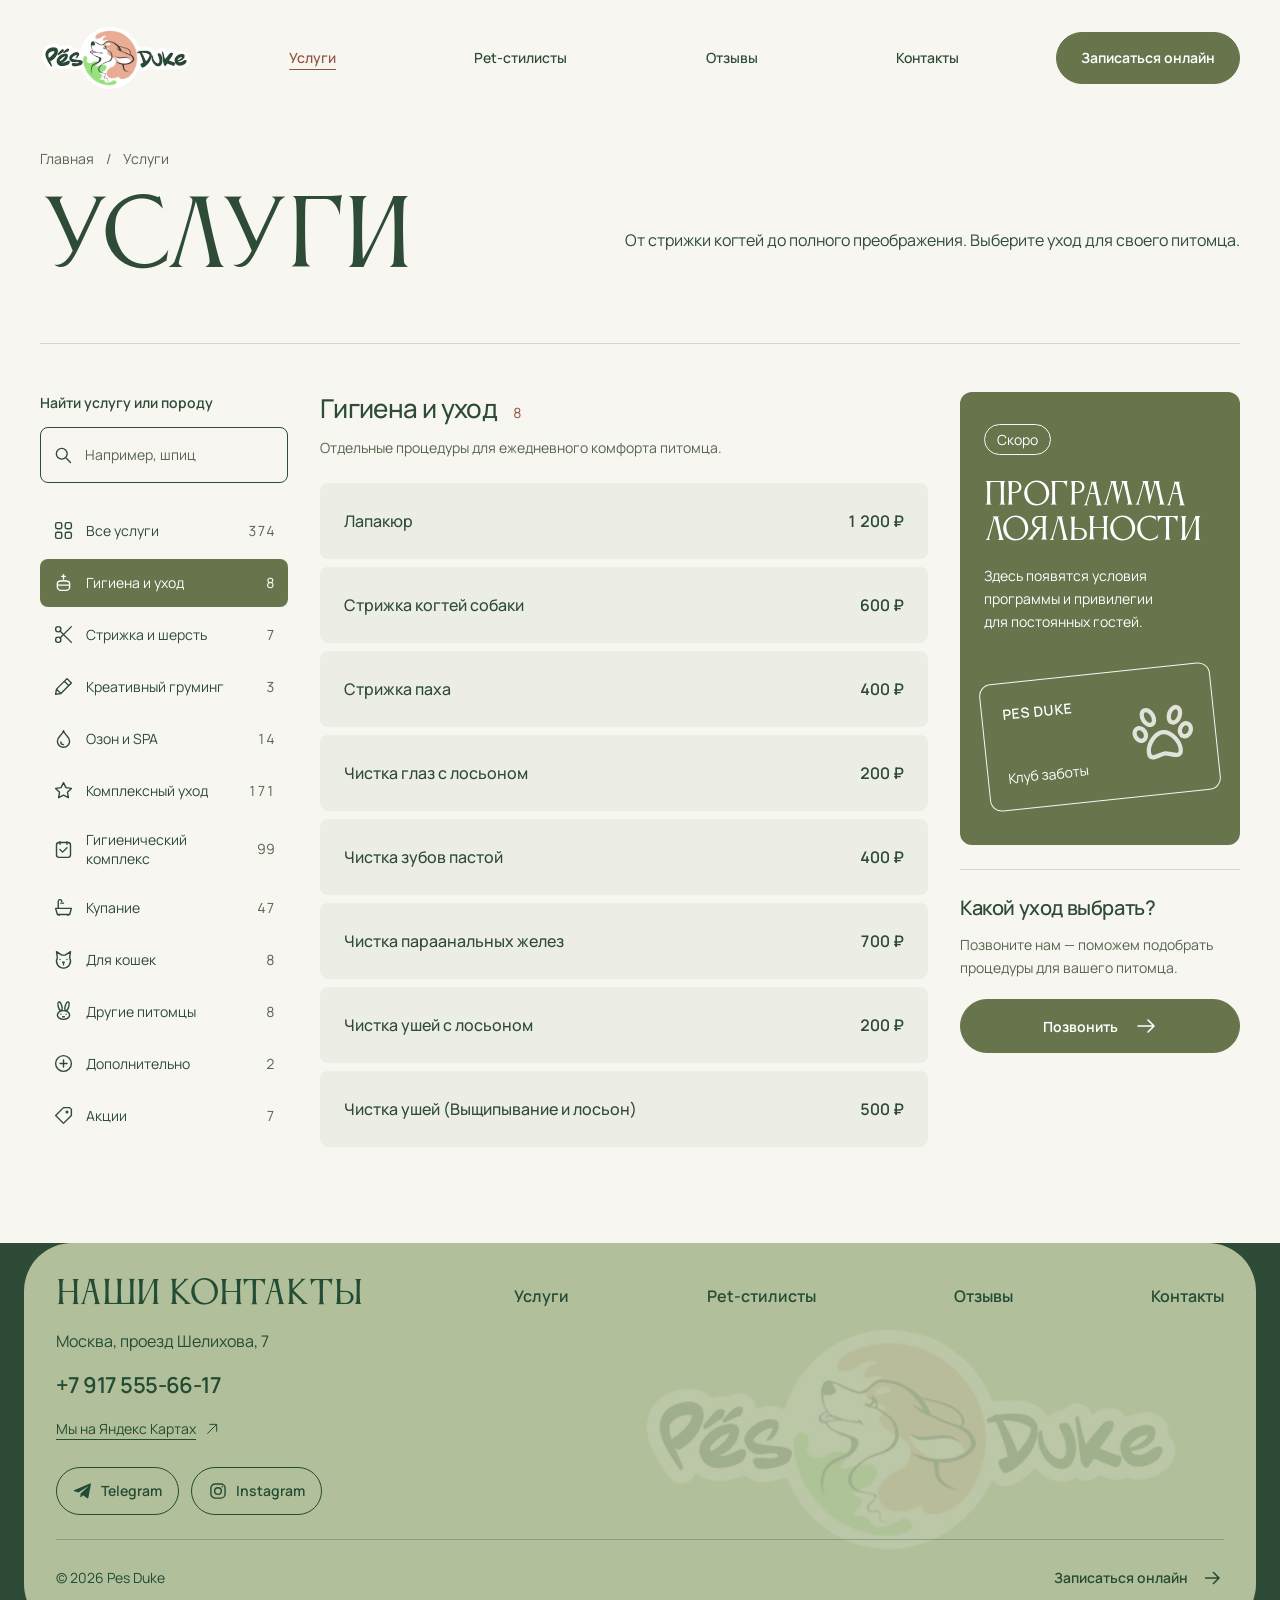
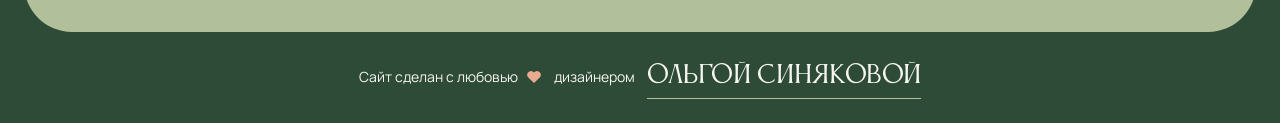
==== commit 336010ca: "Reduce footer height and background logo size" ====
--- a/services.html
+++ b/services.html
@@ -17,7 +17,7 @@
 @media(max-width:767px){:root{--gutter:20px}.site-header{padding-block:16px}.header-inner{gap:12px;min-height:56px}.brand{width:120px}.header-booking{display:none}.menu-toggle{margin-left:auto;min-height:44px}.page-intro{padding-top:24px;padding-bottom:32px;margin-bottom:32px}.breadcrumbs{margin-bottom:24px}.page-title{font-size:64px}.intro-row{grid-template-columns:1fr;gap:24px}.page-description{justify-self:start;font-size:16px;white-space:normal}.catalog-grid{display:block;padding-bottom:64px}.catalog-sidebar{position:static}.search-label{margin-bottom:8px}.search-box input{font-size:16px}.category-nav{display:flex;flex-direction:row;overflow-x:auto;gap:8px;margin:16px -20px 24px;padding:4px 20px 12px;scroll-padding-inline:20px;scrollbar-width:thin}.category-link{flex:none;min-height:44px;padding:10px 14px;border-color:var(--line);border-radius:999px;white-space:nowrap;gap:8px}.category-link .icon{width:18px;height:18px}.category-link[aria-current]{border-color:var(--olive)}.group-header h2{font-size:24px}.group-description{margin-bottom:20px}.service-line,.service-detail summary{min-height:80px;padding:18px 16px;gap:12px;align-items:flex-start}.service-name{font-size:16px}.service-price{font-size:14px;padding-top:2px}.service-detail summary{flex-wrap:wrap}.service-detail summary .service-name{flex-basis:calc(100% - 36px);order:0}.service-detail summary .chevron{order:1;margin-top:4px}.service-detail summary .service-price{order:2;padding-top:0}.service-body{padding:0 16px 20px}.loyalty-column{display:block;margin-top:48px}.loyalty-card{padding:32px 24px}.loyalty-card h2{font-size:clamp(28px,9vw,40px);max-width:320px}.loyalty-art{margin:32px 0 8px;max-width:none}.help-card{margin-top:32px;padding-top:24px}}
 @media(prefers-reduced-motion:reduce){html{scroll-behavior:auto}*,*::before,*::after{transition:none!important;animation:none!important}}
 </style>
-<link rel="stylesheet" href="assets/footer.css">
+<link rel="stylesheet" href="assets/footer.css?v=compact-1">
 </head>
 <body>
 <svg width="0" height="0" aria-hidden="true" focusable="false" style="position:absolute;pointer-events:none"><defs><filter id="brand-ink" color-interpolation-filters="sRGB"><feColorMatrix in="SourceGraphic" type="matrix" values="0 0 0 0 1  0 0 0 0 1  0 0 0 0 1  -.2126 -.7152 -.0722 0 1" result="darkness"/><feComponentTransfer in="darkness" result="dark-mask"><feFuncA type="discrete" tableValues="0 0 0 0 1"/></feComponentTransfer><feFlood flood-color="#234C34" result="green"/><feComposite in="green" in2="dark-mask" operator="in" result="ink"/><feComposite in="ink" in2="SourceAlpha" operator="in" result="colored-ink"/><feMerge><feMergeNode in="SourceGraphic"/><feMergeNode in="colored-ink"/></feMerge></filter></defs></svg>
@@ -418,7 +418,7 @@
   <img class="footer-watermark" src="assets/logo-v2.webp" width="600" height="267" alt="" aria-hidden="true" loading="lazy" decoding="async">
   <div class="footer-contact">
    <h2 class="footer-title" id="footer-title">Наши контакты</h2>
-   <address class="footer-address">Москва,<br>проезд Шелихова,&nbsp;7</address>
+   <address class="footer-address">Москва, проезд Шелихова,&nbsp;7</address>
    <a class="footer-phone" href="tel:+79175556617">+7&nbsp;917&nbsp;555-66-17</a><br>
    <a class="footer-map" href="https://yandex.ru/maps/org/pyosduke/190293664931/" target="_blank" rel="noopener">Мы на&nbsp;Яндекс&nbsp;Картах<svg viewBox="0 0 24 24" aria-hidden="true"><path d="M8 5h11v11M19 5 5 19"/></svg></a>
    <div class="footer-socials" aria-label="Социальные сети салона">
--- a/assets/footer.css
+++ b/assets/footer.css
@@ -1,30 +1,30 @@
 /* Shared footer: logo colours, generous grid and an independent designer credit. */
-.site-footer{background:#2D4B36;color:#F7F6F1;padding:0 24px 32px;font:400 16px/1.6 Manrope,Arial,sans-serif;scroll-margin-top:24px}
-.footer-panel{position:relative;isolation:isolate;overflow:hidden;max-width:1520px;margin-inline:auto;border-radius:48px;background:#B2BF9B;color:#234C34;padding:48px;min-height:400px;display:grid;grid-template-columns:minmax(280px,1fr) minmax(0,1.8fr);column-gap:64px;row-gap:48px}
-.footer-watermark{position:absolute;z-index:-1;right:2%;bottom:24px;width:65%;height:auto;opacity:.13;filter:url(#brand-ink);pointer-events:none;user-select:none}
+.site-footer{background:#2D4B36;color:#F7F6F1;padding:0 24px 24px;font:400 16px/1.6 Manrope,Arial,sans-serif;scroll-margin-top:24px}
+.footer-panel{position:relative;isolation:isolate;overflow:hidden;max-width:1520px;margin-inline:auto;border-radius:48px;background:#B2BF9B;color:#234C34;padding:32px;min-height:0;display:grid;grid-template-columns:minmax(280px,1fr) minmax(0,1.8fr);column-gap:64px;row-gap:24px}
+.footer-watermark{position:absolute;z-index:-1;right:6%;bottom:72px;width:44%;max-width:600px;height:auto;opacity:.13;filter:url(#brand-ink);pointer-events:none;user-select:none}
 .footer-contact{min-width:0;max-width:320px}
-.footer-title{font:400 32px/1.2 Anticva,Georgia,serif;letter-spacing:-.02em;margin:0 0 24px;text-transform:uppercase}
-.footer-address{font-style:normal;font-size:16px;line-height:1.6;margin:0 0 24px}
+.footer-title{font:400 32px/1.2 Anticva,Georgia,serif;letter-spacing:-.02em;margin:0 0 16px;text-transform:uppercase}
+.footer-address{font-style:normal;font-size:16px;line-height:1.6;margin:0 0 8px}
 .footer-phone{display:inline-flex;align-items:center;min-height:44px;font-size:22px;line-height:1.4;font-weight:600;letter-spacing:-.025em;white-space:nowrap}
 .footer-map{display:inline-flex;align-items:center;gap:8px;min-height:44px;font-size:14px;text-decoration:underline;text-underline-offset:5px;text-decoration-thickness:1px}
 .footer-map svg{width:16px;height:16px;fill:none;stroke:currentColor;stroke-width:1.5;flex:none}
 .footer-nav{align-self:start;display:grid;grid-template-columns:repeat(4,max-content);justify-content:space-between;gap:16px;font-size:16px;font-weight:600}
 .footer-nav a{display:inline-flex;align-items:center;min-height:44px}
-.footer-socials{display:flex;flex-wrap:wrap;gap:12px;margin-top:24px}
+.footer-socials{display:flex;flex-wrap:wrap;gap:12px;margin-top:16px}
 .footer-social{display:inline-flex;align-items:center;justify-content:center;gap:8px;min-height:48px;padding:10px 16px;border:1px solid #234C34;border-radius:999px;font-size:14px;font-weight:600;transition:background .22s,color .22s,transform .22s}
 .footer-social svg{width:20px;height:20px;flex:none}
-.footer-base{grid-column:1/-1;display:flex;align-items:center;justify-content:space-between;gap:24px;align-self:end;padding-top:24px;border-top:1px solid rgba(35,76,52,.3);font-size:14px}
+.footer-base{grid-column:1/-1;display:flex;align-items:center;justify-content:space-between;gap:24px;align-self:end;padding-top:16px;border-top:1px solid rgba(35,76,52,.3);font-size:14px}
 .footer-base p{margin:0}
 .footer-booking{display:inline-flex;align-items:center;min-height:44px;font-weight:600;gap:12px}
 .footer-booking svg{width:24px;height:24px;fill:none;stroke:currentColor;stroke-width:1.5}
-.designer-credit{display:flex;align-items:center;justify-content:center;flex-wrap:wrap;gap:8px 12px;margin:0 auto;max-width:1520px;padding:32px 8px 0;font-size:14px;line-height:1.7;text-align:center}
+.designer-credit{display:flex;align-items:center;justify-content:center;flex-wrap:wrap;gap:8px 12px;margin:0 auto;max-width:1520px;padding:24px 8px 0;font-size:14px;line-height:1.7;text-align:center}
 .designer-credit>span{display:inline-flex;align-items:center;gap:8px}
 .designer-credit svg{width:16px;height:16px;fill:#EAAB93;flex:none}
 .designer-credit a{font:400 24px/1.4 Anticva,Georgia,serif;letter-spacing:-.015em;padding:4px 0;border-bottom:1px solid #B2BF9B;transition:color .2s,border-color .2s}
 .site-footer a:focus-visible{outline:3px solid #8F563F;outline-offset:5px}
 .designer-credit a:focus-visible{outline-color:#EAAB93}
 @media(hover:hover){.footer-nav a:hover,.footer-phone:hover,.footer-booking:hover{text-decoration:underline;text-underline-offset:5px}.footer-social:hover{background:#234C34;color:#F7F6F1;transform:translateY(-2px)}.designer-credit a:hover{color:#EAAB93;border-color:#EAAB93}}
-@media(max-width:1099px){.footer-panel{padding:40px;column-gap:40px;grid-template-columns:minmax(260px,1fr) minmax(0,1fr)}.footer-nav{grid-template-columns:repeat(2,max-content);justify-content:start;gap:16px 32px}.footer-watermark{width:64%;right:-8%;bottom:80px}}
-@media(max-width:767px){.site-footer{padding:0 16px 24px;scroll-margin-top:16px}.footer-panel{padding:32px 24px 24px;border-radius:32px;grid-template-columns:minmax(0,1fr);gap:32px;min-height:0}.footer-title{font-size:28px;margin-bottom:20px}.footer-contact{max-width:none}.footer-address{margin-bottom:16px}.footer-phone{font-size:21px}.footer-socials{margin-top:20px;gap:8px}.footer-social{padding-inline:14px}.footer-nav{grid-template-columns:repeat(2,minmax(0,1fr));gap:8px 20px;font-size:14px}.footer-watermark{width:100%;right:-12%;bottom:92px;opacity:.09}.footer-base{padding-top:24px;display:block}.footer-base p{margin-bottom:8px}.designer-credit{padding-top:24px;gap:4px 8px;max-width:340px}.designer-credit>span:first-child{width:100%;justify-content:center}.designer-credit a{font-size:22px}}
+@media(max-width:1099px){.footer-panel{padding:32px;column-gap:32px;grid-template-columns:minmax(260px,1fr) minmax(0,1fr)}.footer-nav{grid-template-columns:repeat(2,max-content);justify-content:start;gap:16px 32px}.footer-watermark{width:44%;right:6%;bottom:80px}}
+@media(max-width:767px){.site-footer{padding:0 16px 24px;scroll-margin-top:16px}.footer-panel{padding:24px;border-radius:32px;grid-template-columns:minmax(0,1fr);gap:24px;min-height:0}.footer-title{font-size:28px;margin-bottom:16px}.footer-contact{max-width:none}.footer-address{margin-bottom:8px}.footer-phone{font-size:21px}.footer-socials{margin-top:16px;gap:8px}.footer-social{padding-inline:14px}.footer-nav{grid-template-columns:repeat(2,minmax(0,1fr));gap:0 20px;font-size:14px}.footer-watermark{width:68%;right:4%;bottom:100px;opacity:.09}.footer-base{padding-top:16px;display:block}.footer-base p{margin-bottom:8px}.designer-credit{padding-top:24px;gap:4px 8px;max-width:340px}.designer-credit>span:first-child{width:100%;justify-content:center}.designer-credit a{font-size:22px}}
 @media(max-width:359px){.footer-social{padding-inline:10px;gap:6px}}
 @media(prefers-reduced-motion:reduce){.site-footer *, .site-footer *::before,.site-footer *::after{transition:none!important;animation:none!important}}
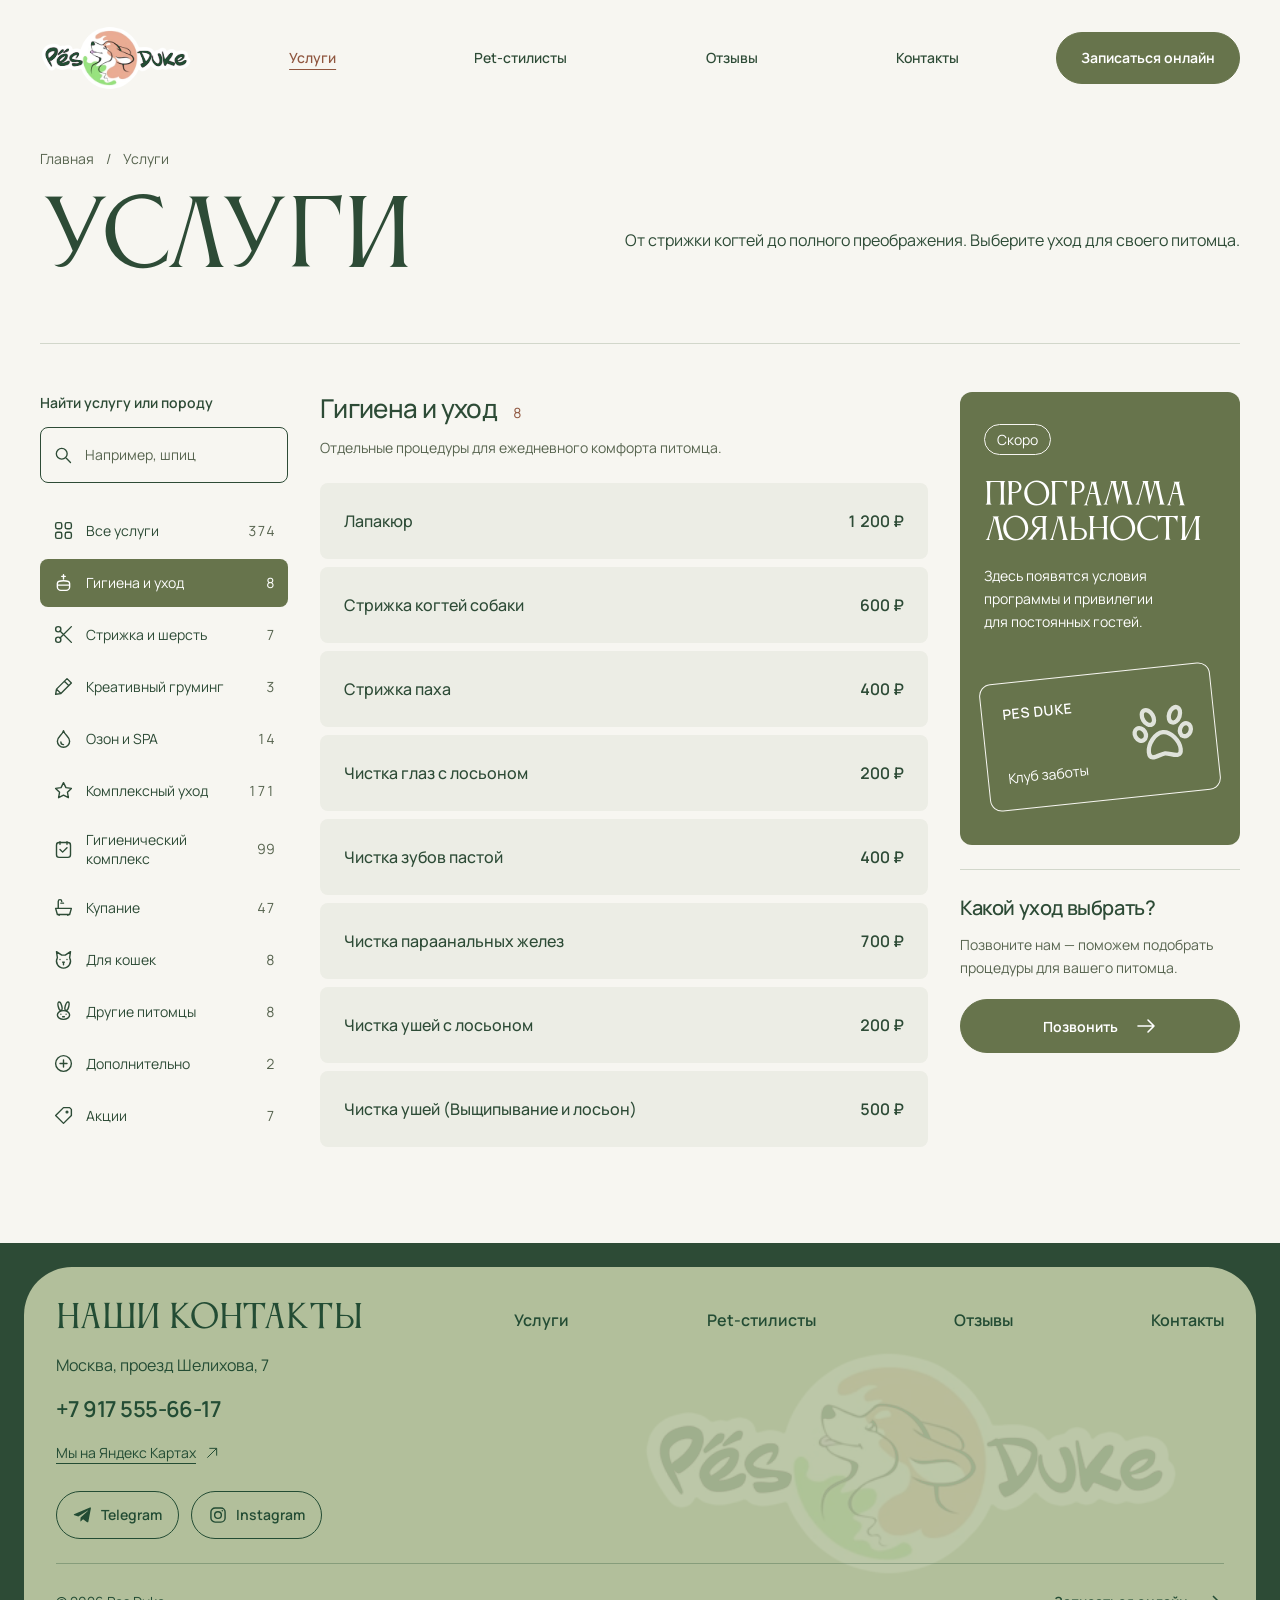
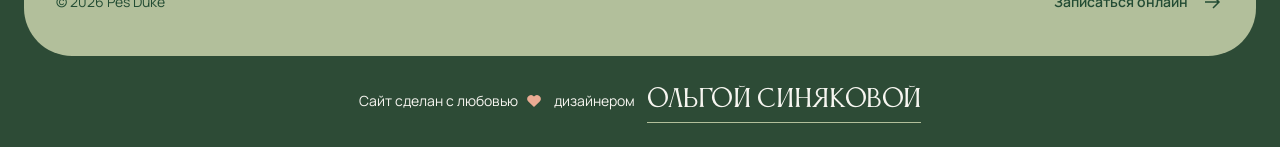
==== commit 1c7e578a: "Add breathing room above rounded footer on all pages" ====
--- a/services.html
+++ b/services.html
@@ -17,7 +17,7 @@
 @media(max-width:767px){:root{--gutter:20px}.site-header{padding-block:16px}.header-inner{gap:12px;min-height:56px}.brand{width:120px}.header-booking{display:none}.menu-toggle{margin-left:auto;min-height:44px}.page-intro{padding-top:24px;padding-bottom:32px;margin-bottom:32px}.breadcrumbs{margin-bottom:24px}.page-title{font-size:64px}.intro-row{grid-template-columns:1fr;gap:24px}.page-description{justify-self:start;font-size:16px;white-space:normal}.catalog-grid{display:block;padding-bottom:64px}.catalog-sidebar{position:static}.search-label{margin-bottom:8px}.search-box input{font-size:16px}.category-nav{display:flex;flex-direction:row;overflow-x:auto;gap:8px;margin:16px -20px 24px;padding:4px 20px 12px;scroll-padding-inline:20px;scrollbar-width:thin}.category-link{flex:none;min-height:44px;padding:10px 14px;border-color:var(--line);border-radius:999px;white-space:nowrap;gap:8px}.category-link .icon{width:18px;height:18px}.category-link[aria-current]{border-color:var(--olive)}.group-header h2{font-size:24px}.group-description{margin-bottom:20px}.service-line,.service-detail summary{min-height:80px;padding:18px 16px;gap:12px;align-items:flex-start}.service-name{font-size:16px}.service-price{font-size:14px;padding-top:2px}.service-detail summary{flex-wrap:wrap}.service-detail summary .service-name{flex-basis:calc(100% - 36px);order:0}.service-detail summary .chevron{order:1;margin-top:4px}.service-detail summary .service-price{order:2;padding-top:0}.service-body{padding:0 16px 20px}.loyalty-column{display:block;margin-top:48px}.loyalty-card{padding:32px 24px}.loyalty-card h2{font-size:clamp(28px,9vw,40px);max-width:320px}.loyalty-art{margin:32px 0 8px;max-width:none}.help-card{margin-top:32px;padding-top:24px}}
 @media(prefers-reduced-motion:reduce){html{scroll-behavior:auto}*,*::before,*::after{transition:none!important;animation:none!important}}
 </style>
-<link rel="stylesheet" href="assets/footer.css?v=compact-1">
+<link rel="stylesheet" href="assets/footer.css?v=spaced-1">
 </head>
 <body>
 <svg width="0" height="0" aria-hidden="true" focusable="false" style="position:absolute;pointer-events:none"><defs><filter id="brand-ink" color-interpolation-filters="sRGB"><feColorMatrix in="SourceGraphic" type="matrix" values="0 0 0 0 1  0 0 0 0 1  0 0 0 0 1  -.2126 -.7152 -.0722 0 1" result="darkness"/><feComponentTransfer in="darkness" result="dark-mask"><feFuncA type="discrete" tableValues="0 0 0 0 1"/></feComponentTransfer><feFlood flood-color="#234C34" result="green"/><feComposite in="green" in2="dark-mask" operator="in" result="ink"/><feComposite in="ink" in2="SourceAlpha" operator="in" result="colored-ink"/><feMerge><feMergeNode in="SourceGraphic"/><feMergeNode in="colored-ink"/></feMerge></filter></defs></svg>
--- a/assets/footer.css
+++ b/assets/footer.css
@@ -1,5 +1,5 @@
 /* Shared footer: logo colours, generous grid and an independent designer credit. */
-.site-footer{background:#2D4B36;color:#F7F6F1;padding:0 24px 24px;font:400 16px/1.6 Manrope,Arial,sans-serif;scroll-margin-top:24px}
+.site-footer{background:#2D4B36;color:#F7F6F1;padding:24px;font:400 16px/1.6 Manrope,Arial,sans-serif;scroll-margin-top:24px}
 .footer-panel{position:relative;isolation:isolate;overflow:hidden;max-width:1520px;margin-inline:auto;border-radius:48px;background:#B2BF9B;color:#234C34;padding:32px;min-height:0;display:grid;grid-template-columns:minmax(280px,1fr) minmax(0,1.8fr);column-gap:64px;row-gap:24px}
 .footer-watermark{position:absolute;z-index:-1;right:6%;bottom:72px;width:44%;max-width:600px;height:auto;opacity:.13;filter:url(#brand-ink);pointer-events:none;user-select:none}
 .footer-contact{min-width:0;max-width:320px}
@@ -25,6 +25,6 @@
 .designer-credit a:focus-visible{outline-color:#EAAB93}
 @media(hover:hover){.footer-nav a:hover,.footer-phone:hover,.footer-booking:hover{text-decoration:underline;text-underline-offset:5px}.footer-social:hover{background:#234C34;color:#F7F6F1;transform:translateY(-2px)}.designer-credit a:hover{color:#EAAB93;border-color:#EAAB93}}
 @media(max-width:1099px){.footer-panel{padding:32px;column-gap:32px;grid-template-columns:minmax(260px,1fr) minmax(0,1fr)}.footer-nav{grid-template-columns:repeat(2,max-content);justify-content:start;gap:16px 32px}.footer-watermark{width:44%;right:6%;bottom:80px}}
-@media(max-width:767px){.site-footer{padding:0 16px 24px;scroll-margin-top:16px}.footer-panel{padding:24px;border-radius:32px;grid-template-columns:minmax(0,1fr);gap:24px;min-height:0}.footer-title{font-size:28px;margin-bottom:16px}.footer-contact{max-width:none}.footer-address{margin-bottom:8px}.footer-phone{font-size:21px}.footer-socials{margin-top:16px;gap:8px}.footer-social{padding-inline:14px}.footer-nav{grid-template-columns:repeat(2,minmax(0,1fr));gap:0 20px;font-size:14px}.footer-watermark{width:68%;right:4%;bottom:100px;opacity:.09}.footer-base{padding-top:16px;display:block}.footer-base p{margin-bottom:8px}.designer-credit{padding-top:24px;gap:4px 8px;max-width:340px}.designer-credit>span:first-child{width:100%;justify-content:center}.designer-credit a{font-size:22px}}
+@media(max-width:767px){.site-footer{padding:16px 16px 24px;scroll-margin-top:16px}.footer-panel{padding:24px;border-radius:32px;grid-template-columns:minmax(0,1fr);gap:24px;min-height:0}.footer-title{font-size:28px;margin-bottom:16px}.footer-contact{max-width:none}.footer-address{margin-bottom:8px}.footer-phone{font-size:21px}.footer-socials{margin-top:16px;gap:8px}.footer-social{padding-inline:14px}.footer-nav{grid-template-columns:repeat(2,minmax(0,1fr));gap:0 20px;font-size:14px}.footer-watermark{width:68%;right:4%;bottom:100px;opacity:.09}.footer-base{padding-top:16px;display:block}.footer-base p{margin-bottom:8px}.designer-credit{padding-top:24px;gap:4px 8px;max-width:340px}.designer-credit>span:first-child{width:100%;justify-content:center}.designer-credit a{font-size:22px}}
 @media(max-width:359px){.footer-social{padding-inline:10px;gap:6px}}
 @media(prefers-reduced-motion:reduce){.site-footer *, .site-footer *::before,.site-footer *::after{transition:none!important;animation:none!important}}
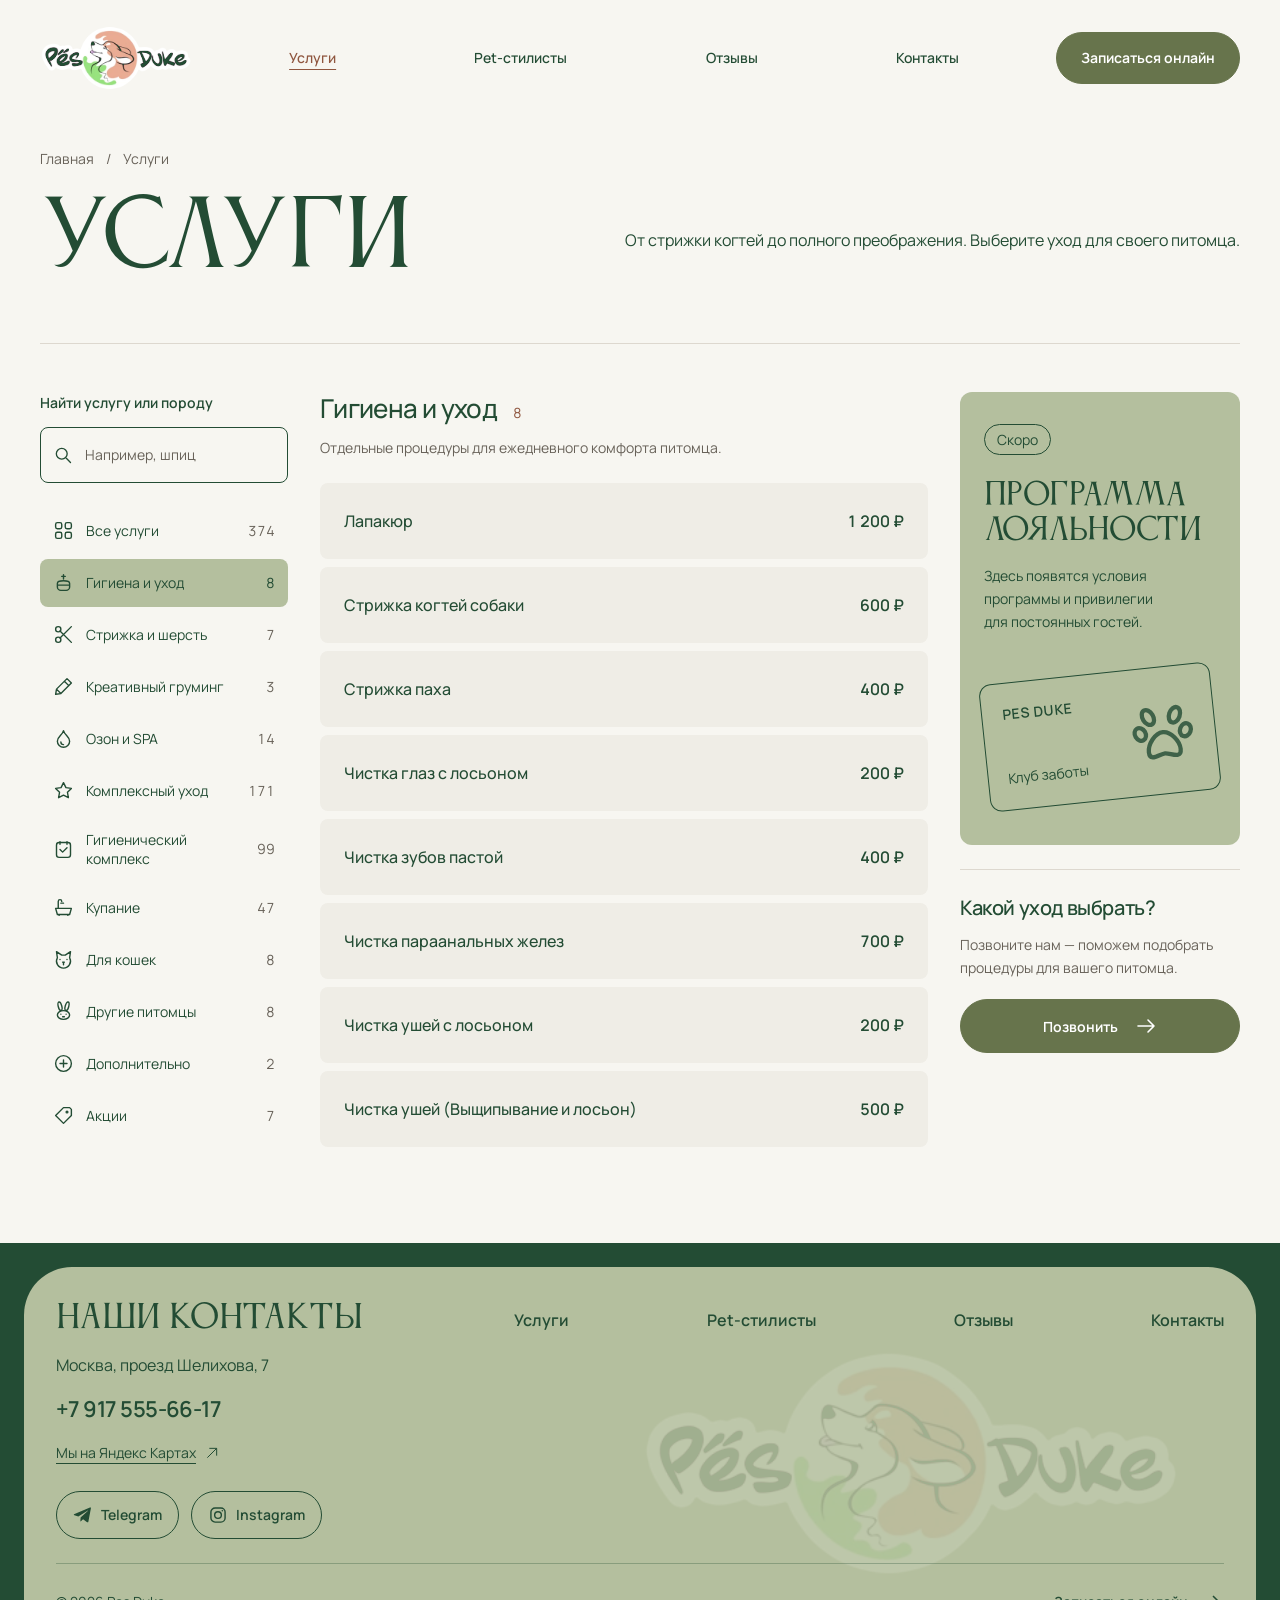
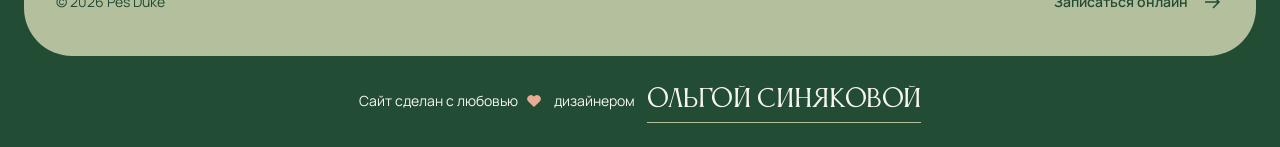
==== commit 6c83408f: "Unify services page greens and use warm neutral surfaces" ====
--- a/services.html
+++ b/services.html
@@ -9,15 +9,15 @@
 <style>
 @font-face{font-family:Manrope;src:url('assets/manrope-v2.ttf') format('truetype');font-style:normal;font-weight:200 800;font-display:swap}
 @font-face{font-family:Anticva;src:url('assets/anticva-v2.otf') format('opentype');font-weight:400;font-style:normal;font-display:swap}
-:root{--page:#F7F6F1;--forest:#2D4B36;--olive:#67744C;--olive-hover:#54613D;--terra:#8F563F;--white:#FFFFFF;--line:#D2D7CB;--soft:#ECEDE5;--muted:#57644F;--gutter:40px;--space:8px}
-*{box-sizing:border-box}html{scroll-behavior:smooth;scroll-padding-top:24px}body{margin:0;background:var(--page);color:var(--forest);font:400 16px/1.6 Manrope,Arial,sans-serif;-webkit-font-smoothing:antialiased}a{color:inherit;text-decoration:none}button,input{font:inherit;color:inherit}button,a,input{touch-action:manipulation;-webkit-tap-highlight-color:transparent}button{cursor:pointer}img,svg{display:block}button:focus-visible,a:focus-visible,input:focus-visible,summary:focus-visible{outline:3px solid var(--terra);outline-offset:4px}::selection{background:var(--forest);color:var(--page)}[hidden]{display:none!important}.shell{width:calc(100% - var(--gutter)*2);max-width:1440px;margin-inline:auto}.icon{width:24px;height:24px;flex:none}.skip-link{position:fixed;left:16px;top:8px;z-index:30;transform:translateY(-160%);padding:12px 16px;background:var(--forest);color:var(--white)}.skip-link:focus{transform:none}.site-header{padding-block:24px}.header-inner{display:flex;align-items:center;gap:40px;min-height:64px}.brand{display:block;width:152px;flex:none}.brand img{width:100%;height:auto;filter:url(#brand-ink)}.desktop-nav{display:flex;align-items:center;justify-content:space-around;gap:24px;flex:1;font-size:14px;font-weight:550}.desktop-nav a{display:flex;align-items:center;min-height:44px}.desktop-nav a[aria-current]{color:var(--terra);text-decoration:underline;text-underline-offset:6px}.desktop-nav a:hover{color:var(--terra)}.button{display:inline-flex;align-items:center;justify-content:center;gap:16px;min-height:52px;padding:14px 24px;border:1px solid var(--olive);border-radius:999px;background:var(--olive);color:var(--white);font-size:14px;font-weight:650;line-height:1.5;text-align:center;transition:background .2s,border-color .2s,transform .2s}.button:hover{background:var(--olive-hover);border-color:var(--olive-hover)}.button:active{transform:translateY(1px)}.menu-toggle{display:none;background:transparent;border:1px solid var(--forest);border-radius:999px;min-height:48px;padding:12px 16px;align-items:center;gap:12px;font-size:14px}.page-intro{padding-top:32px;padding-bottom:56px;border-bottom:1px solid var(--line);margin-bottom:48px}.breadcrumbs{display:flex;gap:12px;align-items:center;font-size:14px;margin-bottom:24px;color:var(--muted)}.breadcrumbs a:hover{text-decoration:underline;text-underline-offset:4px}.page-title{font:400 clamp(64px,7vw,104px)/1.04 Anticva,Georgia,serif;text-transform:uppercase;letter-spacing:-.025em;margin:0}.intro-row{display:grid;grid-template-columns:max-content minmax(0,1fr);align-items:center;gap:48px}.page-description{justify-self:end;font-size:clamp(16px,1.25vw,18px);line-height:1.6;margin:0;white-space:nowrap}.catalog-grid{display:grid;grid-template-columns:248px minmax(0,1fr) 280px;gap:32px;align-items:start;padding-bottom:96px}.catalog-sidebar,.loyalty-column{position:sticky;top:24px;min-width:0}.search-label{display:block;font-size:14px;font-weight:600;margin-bottom:12px}.search-box{display:flex;align-items:center;gap:12px;min-height:56px;border:1px solid var(--forest);border-radius:8px;padding:0 12px}.search-box>.icon{width:20px;height:20px}.search-box:focus-within{outline:2px solid var(--terra);outline-offset:3px}.search-box input{width:100%;min-width:0;padding:14px 0;border:0;background:transparent;outline:none;font-size:14px;line-height:1.5}.search-box input::placeholder{color:var(--muted);opacity:1}.clear-search{border:0;background:transparent;padding:10px;margin-right:-8px;min-width:44px;min-height:44px}.clear-search .icon{width:18px;height:18px}.category-nav{margin-top:24px;display:flex;flex-direction:column;gap:4px}.category-link{display:flex;align-items:center;gap:12px;min-height:48px;padding:10px 12px;border:1px solid transparent;border-radius:8px;font-size:14px;line-height:1.4;transition:background .2s}.category-link .icon{width:21px;height:21px}.category-link>span:not(.category-count){flex:1}.category-count{font-size:14px;font-variant-numeric:tabular-nums;color:var(--muted)}.category-link:hover{background:var(--soft)}.category-link[aria-current]{background:var(--olive);color:var(--white)}.category-link[aria-current] .category-count{color:var(--white)}.catalog-results{min-width:0}.results-status{position:absolute;width:1px;height:1px;padding:0;margin:-1px;overflow:hidden;clip:rect(0,0,0,0);white-space:nowrap;border:0}.service-group{scroll-margin-top:24px}.service-group+.service-group{margin-top:48px}.group-header{display:flex;align-items:baseline;gap:16px}.group-header h2{font-size:26px;line-height:1.25;font-weight:500;letter-spacing:-.025em;margin:0}.group-count{color:var(--terra);font-size:14px;font-variant-numeric:tabular-nums}.group-description{font-size:14px;line-height:1.6;margin:12px 0 24px;color:var(--muted);max-width:540px}.service-list{list-style:none;padding:0;margin:0;display:flex;flex-direction:column;gap:8px}.service-row{background:var(--soft);border-radius:8px;transition:background .22s;overflow:clip}.service-line,.service-detail summary{display:flex;align-items:center;gap:20px;min-height:76px;padding:20px 24px}.service-name{flex:1;min-width:0;font-size:16px;font-weight:500;line-height:1.5;text-wrap:pretty}.service-price{flex:none;white-space:nowrap;font-size:16px;font-weight:600;font-variant-numeric:tabular-nums;line-height:1.5}.service-detail summary{cursor:pointer;list-style:none}.service-detail summary::-webkit-details-marker{display:none}.chevron{width:16px;height:16px;flex:none;transition:transform .2s}.service-detail[open] .chevron{transform:rotate(90deg)}.service-detail summary:hover{background:#E4E7DA}.service-body{padding:0 24px 24px;font-size:14px;line-height:1.7}.service-body p{margin:0 0 16px;white-space:normal}.service-duration{color:var(--terra);font-weight:600}.show-more{display:block;min-height:48px;border:1px solid var(--forest);border-radius:999px;background:transparent;padding:12px 24px;margin:24px auto 0;font-size:14px;font-weight:600}.show-more:hover{background:var(--forest);color:var(--white)}.empty-state{padding:40px 24px;background:var(--soft);border-radius:8px;text-align:center}.empty-state h2{font-size:24px;font-weight:500;margin:0 0 16px}.empty-state p{margin:0 0 24px}.loyalty-card{background:var(--olive);color:var(--white);padding:32px 24px;border-radius:12px;overflow:hidden}.soon-label{display:inline-block;font-size:14px;line-height:1.5;padding:4px 12px;border:1px solid var(--page);border-radius:999px}.loyalty-card h2{font:400 30px/1.15 Anticva,Georgia,serif;text-transform:uppercase;letter-spacing:-.02em;margin:24px 0 16px}.loyalty-card p{font-size:14px;line-height:1.65;margin:0}.loyalty-art{position:relative;margin:40px 0 12px;min-height:128px;border:1px solid var(--page);border-radius:12px;transform:rotate(-6deg);padding:20px;display:flex;flex-direction:column;justify-content:space-between;gap:20px}.loyalty-art>span{font-size:14px;font-weight:600;letter-spacing:.04em}.loyalty-art>small{font-size:14px}.loyalty-paw{position:absolute;width:64px;height:64px;right:20px;top:30px;opacity:.8}.help-card{margin-top:24px;padding:24px 0 0;border-top:1px solid var(--line)}.help-card h2{font-size:20px;line-height:1.4;letter-spacing:-.02em;font-weight:550;margin:0 0 12px}.help-card p{font-size:14px;margin:0 0 20px;color:var(--muted)}.help-card .button{width:100%}.mobile-menu{position:fixed;inset:16px 16px auto auto;width:calc(100% - 32px);max-width:420px;padding:24px;border:1px solid var(--line);border-radius:16px;background:var(--page);color:var(--forest);max-height:calc(100svh - 32px);overflow:auto}.mobile-menu::backdrop{background:rgba(45,75,54,.45)}.menu-top{display:flex;align-items:center;justify-content:space-between;gap:16px}.close-menu{display:flex;align-items:center;justify-content:center;min-width:48px;min-height:48px;border:1px solid var(--forest);border-radius:50%;background:transparent}.mobile-nav{display:flex;flex-direction:column;margin:24px 0}.mobile-nav a{padding:12px 0;min-height:48px}.mobile-menu .button{width:100%}.noscript-note{padding:16px;border:1px solid var(--line);border-radius:8px;font-size:14px}
+:root{--page:#F7F6F1;--forest:#234C34;--olive:#67744C;--sage:#B4BF9E;--olive-hover:var(--forest);--terra:#8F563F;--white:#FFFFFF;--line:#DDD8CF;--soft:#EFEDE6;--muted:#686259;--footer-bg:var(--forest);--footer-panel-bg:var(--sage);--gutter:40px;--space:8px}
+*{box-sizing:border-box}html{scroll-behavior:smooth;scroll-padding-top:24px}body{margin:0;background:var(--page);color:var(--forest);font:400 16px/1.6 Manrope,Arial,sans-serif;-webkit-font-smoothing:antialiased}a{color:inherit;text-decoration:none}button,input{font:inherit;color:inherit}button,a,input{touch-action:manipulation;-webkit-tap-highlight-color:transparent}button{cursor:pointer}img,svg{display:block}button:focus-visible,a:focus-visible,input:focus-visible,summary:focus-visible{outline:3px solid var(--terra);outline-offset:4px}::selection{background:var(--forest);color:var(--page)}[hidden]{display:none!important}.shell{width:calc(100% - var(--gutter)*2);max-width:1440px;margin-inline:auto}.icon{width:24px;height:24px;flex:none}.skip-link{position:fixed;left:16px;top:8px;z-index:30;transform:translateY(-160%);padding:12px 16px;background:var(--forest);color:var(--white)}.skip-link:focus{transform:none}.site-header{padding-block:24px}.header-inner{display:flex;align-items:center;gap:40px;min-height:64px}.brand{display:block;width:152px;flex:none}.brand img{width:100%;height:auto;filter:url(#brand-ink)}.desktop-nav{display:flex;align-items:center;justify-content:space-around;gap:24px;flex:1;font-size:14px;font-weight:550}.desktop-nav a{display:flex;align-items:center;min-height:44px}.desktop-nav a[aria-current]{color:var(--terra);text-decoration:underline;text-underline-offset:6px}.desktop-nav a:hover{color:var(--terra)}.button{display:inline-flex;align-items:center;justify-content:center;gap:16px;min-height:52px;padding:14px 24px;border:1px solid var(--olive);border-radius:999px;background:var(--olive);color:var(--white);font-size:14px;font-weight:650;line-height:1.5;text-align:center;transition:background .2s,border-color .2s,transform .2s}.button:hover{background:var(--olive-hover);border-color:var(--olive-hover)}.button:active{transform:translateY(1px)}.menu-toggle{display:none;background:transparent;border:1px solid var(--forest);border-radius:999px;min-height:48px;padding:12px 16px;align-items:center;gap:12px;font-size:14px}.page-intro{padding-top:32px;padding-bottom:56px;border-bottom:1px solid var(--line);margin-bottom:48px}.breadcrumbs{display:flex;gap:12px;align-items:center;font-size:14px;margin-bottom:24px;color:var(--muted)}.breadcrumbs a:hover{text-decoration:underline;text-underline-offset:4px}.page-title{font:400 clamp(64px,7vw,104px)/1.04 Anticva,Georgia,serif;text-transform:uppercase;letter-spacing:-.025em;margin:0}.intro-row{display:grid;grid-template-columns:max-content minmax(0,1fr);align-items:center;gap:48px}.page-description{justify-self:end;font-size:clamp(16px,1.25vw,18px);line-height:1.6;margin:0;white-space:nowrap}.catalog-grid{display:grid;grid-template-columns:248px minmax(0,1fr) 280px;gap:32px;align-items:start;padding-bottom:96px}.catalog-sidebar,.loyalty-column{position:sticky;top:24px;min-width:0}.search-label{display:block;font-size:14px;font-weight:600;margin-bottom:12px}.search-box{display:flex;align-items:center;gap:12px;min-height:56px;border:1px solid var(--forest);border-radius:8px;padding:0 12px}.search-box>.icon{width:20px;height:20px}.search-box:focus-within{outline:2px solid var(--terra);outline-offset:3px}.search-box input{width:100%;min-width:0;padding:14px 0;border:0;background:transparent;outline:none;font-size:14px;line-height:1.5}.search-box input::placeholder{color:var(--muted);opacity:1}.clear-search{border:0;background:transparent;padding:10px;margin-right:-8px;min-width:44px;min-height:44px}.clear-search .icon{width:18px;height:18px}.category-nav{margin-top:24px;display:flex;flex-direction:column;gap:4px}.category-link{display:flex;align-items:center;gap:12px;min-height:48px;padding:10px 12px;border:1px solid transparent;border-radius:8px;font-size:14px;line-height:1.4;transition:background .2s}.category-link .icon{width:21px;height:21px}.category-link>span:not(.category-count){flex:1}.category-count{font-size:14px;font-variant-numeric:tabular-nums;color:var(--muted)}.category-link:hover{background:var(--soft)}.category-link[aria-current]{background:var(--sage);color:var(--forest)}.category-link[aria-current] .category-count{color:var(--forest)}.catalog-results{min-width:0}.results-status{position:absolute;width:1px;height:1px;padding:0;margin:-1px;overflow:hidden;clip:rect(0,0,0,0);white-space:nowrap;border:0}.service-group{scroll-margin-top:24px}.service-group+.service-group{margin-top:48px}.group-header{display:flex;align-items:baseline;gap:16px}.group-header h2{font-size:26px;line-height:1.25;font-weight:500;letter-spacing:-.025em;margin:0}.group-count{color:var(--terra);font-size:14px;font-variant-numeric:tabular-nums}.group-description{font-size:14px;line-height:1.6;margin:12px 0 24px;color:var(--muted);max-width:540px}.service-list{list-style:none;padding:0;margin:0;display:flex;flex-direction:column;gap:8px}.service-row{background:var(--soft);border-radius:8px;transition:background .22s;overflow:clip}.service-line,.service-detail summary{display:flex;align-items:center;gap:20px;min-height:76px;padding:20px 24px}.service-name{flex:1;min-width:0;font-size:16px;font-weight:500;line-height:1.5;text-wrap:pretty}.service-price{flex:none;white-space:nowrap;font-size:16px;font-weight:600;font-variant-numeric:tabular-nums;line-height:1.5}.service-detail summary{cursor:pointer;list-style:none}.service-detail summary::-webkit-details-marker{display:none}.chevron{width:16px;height:16px;flex:none;transition:transform .2s}.service-detail[open] .chevron{transform:rotate(90deg)}.service-detail summary:hover{background:var(--page)}.service-body{padding:0 24px 24px;font-size:14px;line-height:1.7}.service-body p{margin:0 0 16px;white-space:normal}.service-duration{color:var(--terra);font-weight:600}.show-more{display:block;min-height:48px;border:1px solid var(--forest);border-radius:999px;background:transparent;padding:12px 24px;margin:24px auto 0;font-size:14px;font-weight:600}.show-more:hover{background:var(--forest);color:var(--white)}.empty-state{padding:40px 24px;background:var(--soft);border-radius:8px;text-align:center}.empty-state h2{font-size:24px;font-weight:500;margin:0 0 16px}.empty-state p{margin:0 0 24px}.loyalty-card{background:var(--sage);color:var(--forest);padding:32px 24px;border-radius:12px;overflow:hidden}.soon-label{display:inline-block;font-size:14px;line-height:1.5;padding:4px 12px;border:1px solid var(--forest);border-radius:999px}.loyalty-card h2{font:400 30px/1.15 Anticva,Georgia,serif;text-transform:uppercase;letter-spacing:-.02em;margin:24px 0 16px}.loyalty-card p{font-size:14px;line-height:1.65;margin:0}.loyalty-art{position:relative;margin:40px 0 12px;min-height:128px;border:1px solid var(--forest);border-radius:12px;transform:rotate(-6deg);padding:20px;display:flex;flex-direction:column;justify-content:space-between;gap:20px}.loyalty-art>span{font-size:14px;font-weight:600;letter-spacing:.04em}.loyalty-art>small{font-size:14px}.loyalty-paw{position:absolute;width:64px;height:64px;right:20px;top:30px;opacity:.8}.help-card{margin-top:24px;padding:24px 0 0;border-top:1px solid var(--line)}.help-card h2{font-size:20px;line-height:1.4;letter-spacing:-.02em;font-weight:550;margin:0 0 12px}.help-card p{font-size:14px;margin:0 0 20px;color:var(--muted)}.help-card .button{width:100%}.mobile-menu{position:fixed;inset:16px 16px auto auto;width:calc(100% - 32px);max-width:420px;padding:24px;border:1px solid var(--line);border-radius:16px;background:var(--page);color:var(--forest);max-height:calc(100svh - 32px);overflow:auto}.mobile-menu::backdrop{background:rgba(35,76,52,.45)}.menu-top{display:flex;align-items:center;justify-content:space-between;gap:16px}.close-menu{display:flex;align-items:center;justify-content:center;min-width:48px;min-height:48px;border:1px solid var(--forest);border-radius:50%;background:transparent}.mobile-nav{display:flex;flex-direction:column;margin:24px 0}.mobile-nav a{padding:12px 0;min-height:48px}.mobile-menu .button{width:100%}.noscript-note{padding:16px;border:1px solid var(--line);border-radius:8px;font-size:14px}
 @media(min-width:1100px) and (max-height:850px){.catalog-sidebar{position:static}}
 @media(max-width:1199px){.intro-row{grid-template-columns:1fr;gap:24px}.page-description{justify-self:start;white-space:normal}:root{--gutter:32px}.catalog-grid{grid-template-columns:220px minmax(0,1fr) 248px;gap:24px}.loyalty-card{padding:24px 20px}.loyalty-card h2{font-size:28px}.service-line,.service-detail summary{padding:20px;gap:16px}.header-inner{gap:24px}}
 @media(max-width:1099px){.desktop-nav{display:none}.header-booking{margin-left:auto}.menu-toggle{display:inline-flex}.catalog-grid{grid-template-columns:220px minmax(0,1fr)}.loyalty-column{position:static;grid-column:2;display:grid;grid-template-columns:1fr;gap:24px;margin-top:8px}.loyalty-art{max-width:260px}.help-card{margin-top:0}.catalog-sidebar{grid-row:1 / span 2}}
-@media(max-width:767px){:root{--gutter:20px}.site-header{padding-block:16px}.header-inner{gap:12px;min-height:56px}.brand{width:120px}.header-booking{display:none}.menu-toggle{margin-left:auto;min-height:44px}.page-intro{padding-top:24px;padding-bottom:32px;margin-bottom:32px}.breadcrumbs{margin-bottom:24px}.page-title{font-size:64px}.intro-row{grid-template-columns:1fr;gap:24px}.page-description{justify-self:start;font-size:16px;white-space:normal}.catalog-grid{display:block;padding-bottom:64px}.catalog-sidebar{position:static}.search-label{margin-bottom:8px}.search-box input{font-size:16px}.category-nav{display:flex;flex-direction:row;overflow-x:auto;gap:8px;margin:16px -20px 24px;padding:4px 20px 12px;scroll-padding-inline:20px;scrollbar-width:thin}.category-link{flex:none;min-height:44px;padding:10px 14px;border-color:var(--line);border-radius:999px;white-space:nowrap;gap:8px}.category-link .icon{width:18px;height:18px}.category-link[aria-current]{border-color:var(--olive)}.group-header h2{font-size:24px}.group-description{margin-bottom:20px}.service-line,.service-detail summary{min-height:80px;padding:18px 16px;gap:12px;align-items:flex-start}.service-name{font-size:16px}.service-price{font-size:14px;padding-top:2px}.service-detail summary{flex-wrap:wrap}.service-detail summary .service-name{flex-basis:calc(100% - 36px);order:0}.service-detail summary .chevron{order:1;margin-top:4px}.service-detail summary .service-price{order:2;padding-top:0}.service-body{padding:0 16px 20px}.loyalty-column{display:block;margin-top:48px}.loyalty-card{padding:32px 24px}.loyalty-card h2{font-size:clamp(28px,9vw,40px);max-width:320px}.loyalty-art{margin:32px 0 8px;max-width:none}.help-card{margin-top:32px;padding-top:24px}}
+@media(max-width:767px){:root{--gutter:20px}.site-header{padding-block:16px}.header-inner{gap:12px;min-height:56px}.brand{width:120px}.header-booking{display:none}.menu-toggle{margin-left:auto;min-height:44px}.page-intro{padding-top:24px;padding-bottom:32px;margin-bottom:32px}.breadcrumbs{margin-bottom:24px}.page-title{font-size:64px}.intro-row{grid-template-columns:1fr;gap:24px}.page-description{justify-self:start;font-size:16px;white-space:normal}.catalog-grid{display:block;padding-bottom:64px}.catalog-sidebar{position:static}.search-label{margin-bottom:8px}.search-box input{font-size:16px}.category-nav{display:flex;flex-direction:row;overflow-x:auto;gap:8px;margin:16px -20px 24px;padding:4px 20px 12px;scroll-padding-inline:20px;scrollbar-width:thin}.category-link{flex:none;min-height:44px;padding:10px 14px;border-color:var(--line);border-radius:999px;white-space:nowrap;gap:8px}.category-link .icon{width:18px;height:18px}.category-link[aria-current]{border-color:var(--forest)}.group-header h2{font-size:24px}.group-description{margin-bottom:20px}.service-line,.service-detail summary{min-height:80px;padding:18px 16px;gap:12px;align-items:flex-start}.service-name{font-size:16px}.service-price{font-size:14px;padding-top:2px}.service-detail summary{flex-wrap:wrap}.service-detail summary .service-name{flex-basis:calc(100% - 36px);order:0}.service-detail summary .chevron{order:1;margin-top:4px}.service-detail summary .service-price{order:2;padding-top:0}.service-body{padding:0 16px 20px}.loyalty-column{display:block;margin-top:48px}.loyalty-card{padding:32px 24px}.loyalty-card h2{font-size:clamp(28px,9vw,40px);max-width:320px}.loyalty-art{margin:32px 0 8px;max-width:none}.help-card{margin-top:32px;padding-top:24px}}
 @media(prefers-reduced-motion:reduce){html{scroll-behavior:auto}*,*::before,*::after{transition:none!important;animation:none!important}}
 </style>
-<link rel="stylesheet" href="assets/footer.css?v=spaced-1">
+<link rel="stylesheet" href="assets/footer.css?v=palette-1">
 </head>
 <body>
 <svg width="0" height="0" aria-hidden="true" focusable="false" style="position:absolute;pointer-events:none"><defs><filter id="brand-ink" color-interpolation-filters="sRGB"><feColorMatrix in="SourceGraphic" type="matrix" values="0 0 0 0 1  0 0 0 0 1  0 0 0 0 1  -.2126 -.7152 -.0722 0 1" result="darkness"/><feComponentTransfer in="darkness" result="dark-mask"><feFuncA type="discrete" tableValues="0 0 0 0 1"/></feComponentTransfer><feFlood flood-color="#234C34" result="green"/><feComposite in="green" in2="dark-mask" operator="in" result="ink"/><feComposite in="ink" in2="SourceAlpha" operator="in" result="colored-ink"/><feMerge><feMergeNode in="SourceGraphic"/><feMergeNode in="colored-ink"/></feMerge></filter></defs></svg>
--- a/assets/footer.css
+++ b/assets/footer.css
@@ -1,6 +1,6 @@
 /* Shared footer: logo colours, generous grid and an independent designer credit. */
-.site-footer{background:#2D4B36;color:#F7F6F1;padding:24px;font:400 16px/1.6 Manrope,Arial,sans-serif;scroll-margin-top:24px}
-.footer-panel{position:relative;isolation:isolate;overflow:hidden;max-width:1520px;margin-inline:auto;border-radius:48px;background:#B2BF9B;color:#234C34;padding:32px;min-height:0;display:grid;grid-template-columns:minmax(280px,1fr) minmax(0,1.8fr);column-gap:64px;row-gap:24px}
+.site-footer{background:var(--footer-bg,#2D4B36);color:#F7F6F1;padding:24px;font:400 16px/1.6 Manrope,Arial,sans-serif;scroll-margin-top:24px}
+.footer-panel{position:relative;isolation:isolate;overflow:hidden;max-width:1520px;margin-inline:auto;border-radius:48px;background:var(--footer-panel-bg,#B2BF9B);color:#234C34;padding:32px;min-height:0;display:grid;grid-template-columns:minmax(280px,1fr) minmax(0,1.8fr);column-gap:64px;row-gap:24px}
 .footer-watermark{position:absolute;z-index:-1;right:6%;bottom:72px;width:44%;max-width:600px;height:auto;opacity:.13;filter:url(#brand-ink);pointer-events:none;user-select:none}
 .footer-contact{min-width:0;max-width:320px}
 .footer-title{font:400 32px/1.2 Anticva,Georgia,serif;letter-spacing:-.02em;margin:0 0 16px;text-transform:uppercase}
@@ -20,7 +20,7 @@
 .designer-credit{display:flex;align-items:center;justify-content:center;flex-wrap:wrap;gap:8px 12px;margin:0 auto;max-width:1520px;padding:24px 8px 0;font-size:14px;line-height:1.7;text-align:center}
 .designer-credit>span{display:inline-flex;align-items:center;gap:8px}
 .designer-credit svg{width:16px;height:16px;fill:#EAAB93;flex:none}
-.designer-credit a{font:400 24px/1.4 Anticva,Georgia,serif;letter-spacing:-.015em;padding:4px 0;border-bottom:1px solid #B2BF9B;transition:color .2s,border-color .2s}
+.designer-credit a{font:400 24px/1.4 Anticva,Georgia,serif;letter-spacing:-.015em;padding:4px 0;border-bottom:1px solid var(--footer-panel-bg,#B2BF9B);transition:color .2s,border-color .2s}
 .site-footer a:focus-visible{outline:3px solid #8F563F;outline-offset:5px}
 .designer-credit a:focus-visible{outline-color:#EAAB93}
 @media(hover:hover){.footer-nav a:hover,.footer-phone:hover,.footer-booking:hover{text-decoration:underline;text-underline-offset:5px}.footer-social:hover{background:#234C34;color:#F7F6F1;transform:translateY(-2px)}.designer-credit a:hover{color:#EAAB93;border-color:#EAAB93}}
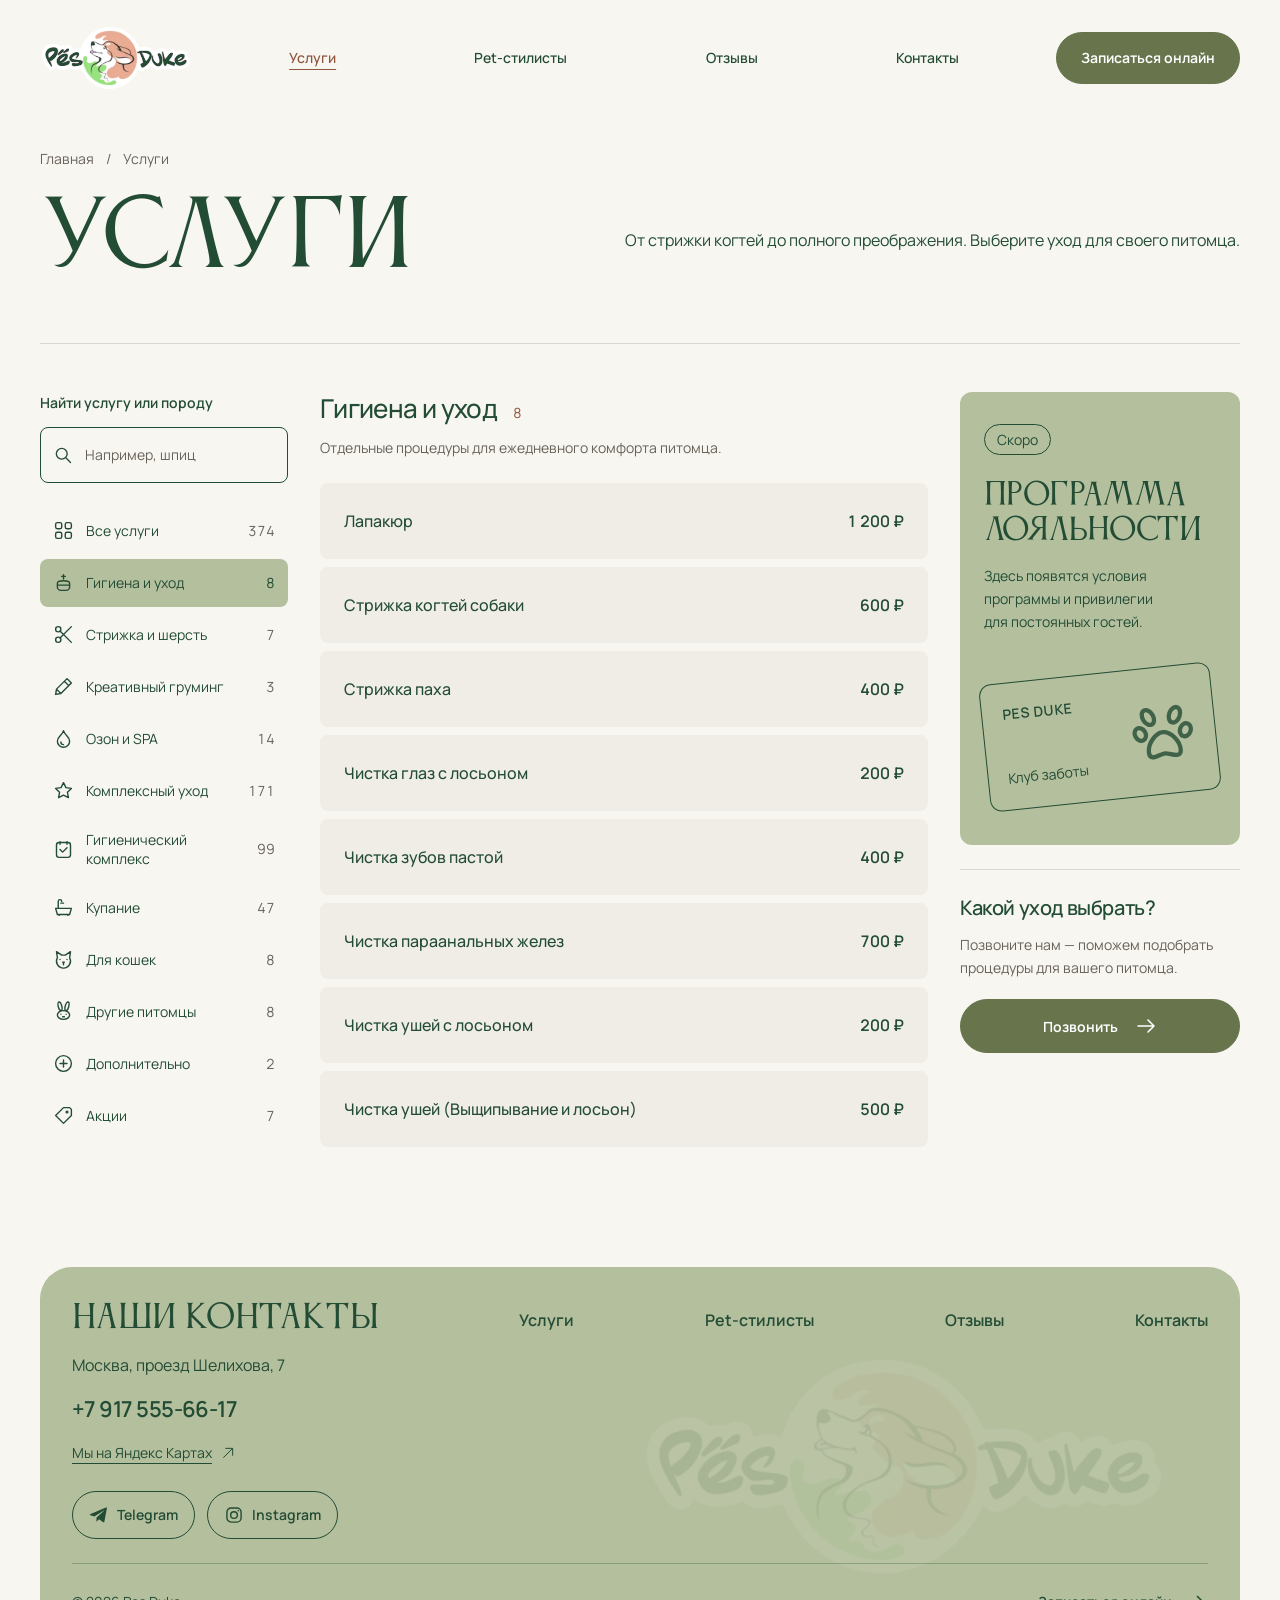
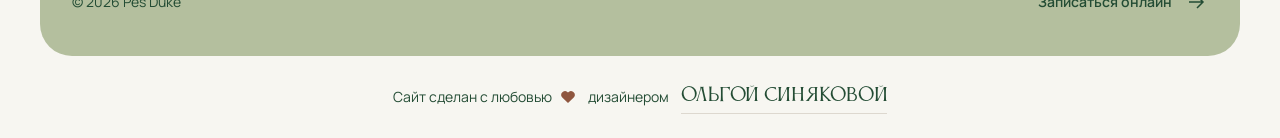
==== commit 20f44538: "Blend footer into page with light background and aligned grid" ====
--- a/services.html
+++ b/services.html
@@ -9,7 +9,7 @@
 <style>
 @font-face{font-family:Manrope;src:url('assets/manrope-v2.ttf') format('truetype');font-style:normal;font-weight:200 800;font-display:swap}
 @font-face{font-family:Anticva;src:url('assets/anticva-v2.otf') format('opentype');font-weight:400;font-style:normal;font-display:swap}
-:root{--page:#F7F6F1;--forest:#234C34;--olive:#67744C;--sage:#B4BF9E;--olive-hover:var(--forest);--terra:#8F563F;--white:#FFFFFF;--line:#DDD8CF;--soft:#EFEDE6;--muted:#686259;--footer-bg:var(--forest);--footer-panel-bg:var(--sage);--gutter:40px;--space:8px}
+:root{--page:#F7F6F1;--forest:#234C34;--olive:#67744C;--sage:#B4BF9E;--olive-hover:var(--forest);--terra:#8F563F;--white:#FFFFFF;--line:#DDD8CF;--soft:#EFEDE6;--muted:#686259;--footer-bg:var(--page);--footer-panel-bg:var(--sage);--gutter:40px;--space:8px}
 *{box-sizing:border-box}html{scroll-behavior:smooth;scroll-padding-top:24px}body{margin:0;background:var(--page);color:var(--forest);font:400 16px/1.6 Manrope,Arial,sans-serif;-webkit-font-smoothing:antialiased}a{color:inherit;text-decoration:none}button,input{font:inherit;color:inherit}button,a,input{touch-action:manipulation;-webkit-tap-highlight-color:transparent}button{cursor:pointer}img,svg{display:block}button:focus-visible,a:focus-visible,input:focus-visible,summary:focus-visible{outline:3px solid var(--terra);outline-offset:4px}::selection{background:var(--forest);color:var(--page)}[hidden]{display:none!important}.shell{width:calc(100% - var(--gutter)*2);max-width:1440px;margin-inline:auto}.icon{width:24px;height:24px;flex:none}.skip-link{position:fixed;left:16px;top:8px;z-index:30;transform:translateY(-160%);padding:12px 16px;background:var(--forest);color:var(--white)}.skip-link:focus{transform:none}.site-header{padding-block:24px}.header-inner{display:flex;align-items:center;gap:40px;min-height:64px}.brand{display:block;width:152px;flex:none}.brand img{width:100%;height:auto;filter:url(#brand-ink)}.desktop-nav{display:flex;align-items:center;justify-content:space-around;gap:24px;flex:1;font-size:14px;font-weight:550}.desktop-nav a{display:flex;align-items:center;min-height:44px}.desktop-nav a[aria-current]{color:var(--terra);text-decoration:underline;text-underline-offset:6px}.desktop-nav a:hover{color:var(--terra)}.button{display:inline-flex;align-items:center;justify-content:center;gap:16px;min-height:52px;padding:14px 24px;border:1px solid var(--olive);border-radius:999px;background:var(--olive);color:var(--white);font-size:14px;font-weight:650;line-height:1.5;text-align:center;transition:background .2s,border-color .2s,transform .2s}.button:hover{background:var(--olive-hover);border-color:var(--olive-hover)}.button:active{transform:translateY(1px)}.menu-toggle{display:none;background:transparent;border:1px solid var(--forest);border-radius:999px;min-height:48px;padding:12px 16px;align-items:center;gap:12px;font-size:14px}.page-intro{padding-top:32px;padding-bottom:56px;border-bottom:1px solid var(--line);margin-bottom:48px}.breadcrumbs{display:flex;gap:12px;align-items:center;font-size:14px;margin-bottom:24px;color:var(--muted)}.breadcrumbs a:hover{text-decoration:underline;text-underline-offset:4px}.page-title{font:400 clamp(64px,7vw,104px)/1.04 Anticva,Georgia,serif;text-transform:uppercase;letter-spacing:-.025em;margin:0}.intro-row{display:grid;grid-template-columns:max-content minmax(0,1fr);align-items:center;gap:48px}.page-description{justify-self:end;font-size:clamp(16px,1.25vw,18px);line-height:1.6;margin:0;white-space:nowrap}.catalog-grid{display:grid;grid-template-columns:248px minmax(0,1fr) 280px;gap:32px;align-items:start;padding-bottom:96px}.catalog-sidebar,.loyalty-column{position:sticky;top:24px;min-width:0}.search-label{display:block;font-size:14px;font-weight:600;margin-bottom:12px}.search-box{display:flex;align-items:center;gap:12px;min-height:56px;border:1px solid var(--forest);border-radius:8px;padding:0 12px}.search-box>.icon{width:20px;height:20px}.search-box:focus-within{outline:2px solid var(--terra);outline-offset:3px}.search-box input{width:100%;min-width:0;padding:14px 0;border:0;background:transparent;outline:none;font-size:14px;line-height:1.5}.search-box input::placeholder{color:var(--muted);opacity:1}.clear-search{border:0;background:transparent;padding:10px;margin-right:-8px;min-width:44px;min-height:44px}.clear-search .icon{width:18px;height:18px}.category-nav{margin-top:24px;display:flex;flex-direction:column;gap:4px}.category-link{display:flex;align-items:center;gap:12px;min-height:48px;padding:10px 12px;border:1px solid transparent;border-radius:8px;font-size:14px;line-height:1.4;transition:background .2s}.category-link .icon{width:21px;height:21px}.category-link>span:not(.category-count){flex:1}.category-count{font-size:14px;font-variant-numeric:tabular-nums;color:var(--muted)}.category-link:hover{background:var(--soft)}.category-link[aria-current]{background:var(--sage);color:var(--forest)}.category-link[aria-current] .category-count{color:var(--forest)}.catalog-results{min-width:0}.results-status{position:absolute;width:1px;height:1px;padding:0;margin:-1px;overflow:hidden;clip:rect(0,0,0,0);white-space:nowrap;border:0}.service-group{scroll-margin-top:24px}.service-group+.service-group{margin-top:48px}.group-header{display:flex;align-items:baseline;gap:16px}.group-header h2{font-size:26px;line-height:1.25;font-weight:500;letter-spacing:-.025em;margin:0}.group-count{color:var(--terra);font-size:14px;font-variant-numeric:tabular-nums}.group-description{font-size:14px;line-height:1.6;margin:12px 0 24px;color:var(--muted);max-width:540px}.service-list{list-style:none;padding:0;margin:0;display:flex;flex-direction:column;gap:8px}.service-row{background:var(--soft);border-radius:8px;transition:background .22s;overflow:clip}.service-line,.service-detail summary{display:flex;align-items:center;gap:20px;min-height:76px;padding:20px 24px}.service-name{flex:1;min-width:0;font-size:16px;font-weight:500;line-height:1.5;text-wrap:pretty}.service-price{flex:none;white-space:nowrap;font-size:16px;font-weight:600;font-variant-numeric:tabular-nums;line-height:1.5}.service-detail summary{cursor:pointer;list-style:none}.service-detail summary::-webkit-details-marker{display:none}.chevron{width:16px;height:16px;flex:none;transition:transform .2s}.service-detail[open] .chevron{transform:rotate(90deg)}.service-detail summary:hover{background:var(--page)}.service-body{padding:0 24px 24px;font-size:14px;line-height:1.7}.service-body p{margin:0 0 16px;white-space:normal}.service-duration{color:var(--terra);font-weight:600}.show-more{display:block;min-height:48px;border:1px solid var(--forest);border-radius:999px;background:transparent;padding:12px 24px;margin:24px auto 0;font-size:14px;font-weight:600}.show-more:hover{background:var(--forest);color:var(--white)}.empty-state{padding:40px 24px;background:var(--soft);border-radius:8px;text-align:center}.empty-state h2{font-size:24px;font-weight:500;margin:0 0 16px}.empty-state p{margin:0 0 24px}.loyalty-card{background:var(--sage);color:var(--forest);padding:32px 24px;border-radius:12px;overflow:hidden}.soon-label{display:inline-block;font-size:14px;line-height:1.5;padding:4px 12px;border:1px solid var(--forest);border-radius:999px}.loyalty-card h2{font:400 30px/1.15 Anticva,Georgia,serif;text-transform:uppercase;letter-spacing:-.02em;margin:24px 0 16px}.loyalty-card p{font-size:14px;line-height:1.65;margin:0}.loyalty-art{position:relative;margin:40px 0 12px;min-height:128px;border:1px solid var(--forest);border-radius:12px;transform:rotate(-6deg);padding:20px;display:flex;flex-direction:column;justify-content:space-between;gap:20px}.loyalty-art>span{font-size:14px;font-weight:600;letter-spacing:.04em}.loyalty-art>small{font-size:14px}.loyalty-paw{position:absolute;width:64px;height:64px;right:20px;top:30px;opacity:.8}.help-card{margin-top:24px;padding:24px 0 0;border-top:1px solid var(--line)}.help-card h2{font-size:20px;line-height:1.4;letter-spacing:-.02em;font-weight:550;margin:0 0 12px}.help-card p{font-size:14px;margin:0 0 20px;color:var(--muted)}.help-card .button{width:100%}.mobile-menu{position:fixed;inset:16px 16px auto auto;width:calc(100% - 32px);max-width:420px;padding:24px;border:1px solid var(--line);border-radius:16px;background:var(--page);color:var(--forest);max-height:calc(100svh - 32px);overflow:auto}.mobile-menu::backdrop{background:rgba(35,76,52,.45)}.menu-top{display:flex;align-items:center;justify-content:space-between;gap:16px}.close-menu{display:flex;align-items:center;justify-content:center;min-width:48px;min-height:48px;border:1px solid var(--forest);border-radius:50%;background:transparent}.mobile-nav{display:flex;flex-direction:column;margin:24px 0}.mobile-nav a{padding:12px 0;min-height:48px}.mobile-menu .button{width:100%}.noscript-note{padding:16px;border:1px solid var(--line);border-radius:8px;font-size:14px}
 @media(min-width:1100px) and (max-height:850px){.catalog-sidebar{position:static}}
 @media(max-width:1199px){.intro-row{grid-template-columns:1fr;gap:24px}.page-description{justify-self:start;white-space:normal}:root{--gutter:32px}.catalog-grid{grid-template-columns:220px minmax(0,1fr) 248px;gap:24px}.loyalty-card{padding:24px 20px}.loyalty-card h2{font-size:28px}.service-line,.service-detail summary{padding:20px;gap:16px}.header-inner{gap:24px}}
@@ -17,7 +17,7 @@
 @media(max-width:767px){:root{--gutter:20px}.site-header{padding-block:16px}.header-inner{gap:12px;min-height:56px}.brand{width:120px}.header-booking{display:none}.menu-toggle{margin-left:auto;min-height:44px}.page-intro{padding-top:24px;padding-bottom:32px;margin-bottom:32px}.breadcrumbs{margin-bottom:24px}.page-title{font-size:64px}.intro-row{grid-template-columns:1fr;gap:24px}.page-description{justify-self:start;font-size:16px;white-space:normal}.catalog-grid{display:block;padding-bottom:64px}.catalog-sidebar{position:static}.search-label{margin-bottom:8px}.search-box input{font-size:16px}.category-nav{display:flex;flex-direction:row;overflow-x:auto;gap:8px;margin:16px -20px 24px;padding:4px 20px 12px;scroll-padding-inline:20px;scrollbar-width:thin}.category-link{flex:none;min-height:44px;padding:10px 14px;border-color:var(--line);border-radius:999px;white-space:nowrap;gap:8px}.category-link .icon{width:18px;height:18px}.category-link[aria-current]{border-color:var(--forest)}.group-header h2{font-size:24px}.group-description{margin-bottom:20px}.service-line,.service-detail summary{min-height:80px;padding:18px 16px;gap:12px;align-items:flex-start}.service-name{font-size:16px}.service-price{font-size:14px;padding-top:2px}.service-detail summary{flex-wrap:wrap}.service-detail summary .service-name{flex-basis:calc(100% - 36px);order:0}.service-detail summary .chevron{order:1;margin-top:4px}.service-detail summary .service-price{order:2;padding-top:0}.service-body{padding:0 16px 20px}.loyalty-column{display:block;margin-top:48px}.loyalty-card{padding:32px 24px}.loyalty-card h2{font-size:clamp(28px,9vw,40px);max-width:320px}.loyalty-art{margin:32px 0 8px;max-width:none}.help-card{margin-top:32px;padding-top:24px}}
 @media(prefers-reduced-motion:reduce){html{scroll-behavior:auto}*,*::before,*::after{transition:none!important;animation:none!important}}
 </style>
-<link rel="stylesheet" href="assets/footer.css?v=palette-1">
+<link rel="stylesheet" href="assets/footer.css?v=quiet-1">
 </head>
 <body>
 <svg width="0" height="0" aria-hidden="true" focusable="false" style="position:absolute;pointer-events:none"><defs><filter id="brand-ink" color-interpolation-filters="sRGB"><feColorMatrix in="SourceGraphic" type="matrix" values="0 0 0 0 1  0 0 0 0 1  0 0 0 0 1  -.2126 -.7152 -.0722 0 1" result="darkness"/><feComponentTransfer in="darkness" result="dark-mask"><feFuncA type="discrete" tableValues="0 0 0 0 1"/></feComponentTransfer><feFlood flood-color="#234C34" result="green"/><feComposite in="green" in2="dark-mask" operator="in" result="ink"/><feComposite in="ink" in2="SourceAlpha" operator="in" result="colored-ink"/><feMerge><feMergeNode in="SourceGraphic"/><feMergeNode in="colored-ink"/></feMerge></filter></defs></svg>
--- a/assets/footer.css
+++ b/assets/footer.css
@@ -1,7 +1,7 @@
 /* Shared footer: logo colours, generous grid and an independent designer credit. */
-.site-footer{background:var(--footer-bg,#2D4B36);color:#F7F6F1;padding:24px;font:400 16px/1.6 Manrope,Arial,sans-serif;scroll-margin-top:24px}
-.footer-panel{position:relative;isolation:isolate;overflow:hidden;max-width:1520px;margin-inline:auto;border-radius:48px;background:var(--footer-panel-bg,#B2BF9B);color:#234C34;padding:32px;min-height:0;display:grid;grid-template-columns:minmax(280px,1fr) minmax(0,1.8fr);column-gap:64px;row-gap:24px}
-.footer-watermark{position:absolute;z-index:-1;right:6%;bottom:72px;width:44%;max-width:600px;height:auto;opacity:.13;filter:url(#brand-ink);pointer-events:none;user-select:none}
+.site-footer{background:var(--footer-bg,var(--page,#F7F6F1));color:#234C34;padding:24px var(--page-margin,var(--gutter,40px));font:400 16px/1.6 Manrope,Arial,sans-serif;scroll-margin-top:24px}
+.footer-panel{position:relative;isolation:isolate;overflow:hidden;max-width:1440px;margin-inline:auto;border-radius:32px;background:var(--footer-panel-bg,#B4BF9E);color:#234C34;padding:32px;min-height:0;display:grid;grid-template-columns:minmax(280px,1fr) minmax(0,1.8fr);column-gap:64px;row-gap:24px}
+.footer-watermark{position:absolute;z-index:-1;right:6%;bottom:72px;width:44%;max-width:600px;height:auto;opacity:.08;filter:url(#brand-ink);pointer-events:none;user-select:none}
 .footer-contact{min-width:0;max-width:320px}
 .footer-title{font:400 32px/1.2 Anticva,Georgia,serif;letter-spacing:-.02em;margin:0 0 16px;text-transform:uppercase}
 .footer-address{font-style:normal;font-size:16px;line-height:1.6;margin:0 0 8px}
@@ -17,14 +17,14 @@
 .footer-base p{margin:0}
 .footer-booking{display:inline-flex;align-items:center;min-height:44px;font-weight:600;gap:12px}
 .footer-booking svg{width:24px;height:24px;fill:none;stroke:currentColor;stroke-width:1.5}
-.designer-credit{display:flex;align-items:center;justify-content:center;flex-wrap:wrap;gap:8px 12px;margin:0 auto;max-width:1520px;padding:24px 8px 0;font-size:14px;line-height:1.7;text-align:center}
+.designer-credit{display:flex;align-items:center;justify-content:center;flex-wrap:wrap;gap:8px 12px;margin:0 auto;max-width:1440px;padding:24px 8px 0;font-size:14px;line-height:1.7;text-align:center}
 .designer-credit>span{display:inline-flex;align-items:center;gap:8px}
-.designer-credit svg{width:16px;height:16px;fill:#EAAB93;flex:none}
-.designer-credit a{font:400 24px/1.4 Anticva,Georgia,serif;letter-spacing:-.015em;padding:4px 0;border-bottom:1px solid var(--footer-panel-bg,#B2BF9B);transition:color .2s,border-color .2s}
+.designer-credit svg{width:16px;height:16px;fill:#8F563F;flex:none}
+.designer-credit a{font:400 18px/1.4 Anticva,Georgia,serif;letter-spacing:-.015em;padding:4px 0;border-bottom:1px solid #DDD8CF;transition:color .2s,border-color .2s}
 .site-footer a:focus-visible{outline:3px solid #8F563F;outline-offset:5px}
-.designer-credit a:focus-visible{outline-color:#EAAB93}
-@media(hover:hover){.footer-nav a:hover,.footer-phone:hover,.footer-booking:hover{text-decoration:underline;text-underline-offset:5px}.footer-social:hover{background:#234C34;color:#F7F6F1;transform:translateY(-2px)}.designer-credit a:hover{color:#EAAB93;border-color:#EAAB93}}
+.designer-credit a:focus-visible{outline-color:#8F563F}
+@media(hover:hover){.footer-nav a:hover,.footer-phone:hover,.footer-booking:hover{text-decoration:underline;text-underline-offset:5px}.footer-social:hover{background:#234C34;color:#F7F6F1;transform:translateY(-2px)}.designer-credit a:hover{color:#8F563F;border-color:#8F563F}}
 @media(max-width:1099px){.footer-panel{padding:32px;column-gap:32px;grid-template-columns:minmax(260px,1fr) minmax(0,1fr)}.footer-nav{grid-template-columns:repeat(2,max-content);justify-content:start;gap:16px 32px}.footer-watermark{width:44%;right:6%;bottom:80px}}
-@media(max-width:767px){.site-footer{padding:16px 16px 24px;scroll-margin-top:16px}.footer-panel{padding:24px;border-radius:32px;grid-template-columns:minmax(0,1fr);gap:24px;min-height:0}.footer-title{font-size:28px;margin-bottom:16px}.footer-contact{max-width:none}.footer-address{margin-bottom:8px}.footer-phone{font-size:21px}.footer-socials{margin-top:16px;gap:8px}.footer-social{padding-inline:14px}.footer-nav{grid-template-columns:repeat(2,minmax(0,1fr));gap:0 20px;font-size:14px}.footer-watermark{width:68%;right:4%;bottom:100px;opacity:.09}.footer-base{padding-top:16px;display:block}.footer-base p{margin-bottom:8px}.designer-credit{padding-top:24px;gap:4px 8px;max-width:340px}.designer-credit>span:first-child{width:100%;justify-content:center}.designer-credit a{font-size:22px}}
-@media(max-width:359px){.footer-social{padding-inline:10px;gap:6px}}
+@media(max-width:767px){.site-footer{padding:16px 20px 24px;scroll-margin-top:16px}.footer-panel{padding:24px;border-radius:32px;grid-template-columns:minmax(0,1fr);gap:24px;min-height:0}.footer-title{font-size:28px;margin-bottom:16px}.footer-contact{max-width:none}.footer-address{margin-bottom:8px}.footer-phone{font-size:21px}.footer-socials{margin-top:16px;gap:8px}.footer-social{padding-inline:14px}.footer-nav{grid-template-columns:repeat(2,minmax(0,1fr));gap:0 20px;font-size:14px}.footer-watermark{width:68%;right:4%;bottom:100px;opacity:.06}.footer-base{padding-top:16px;display:block}.footer-base p{margin-bottom:8px}.designer-credit{padding-top:24px;gap:4px 8px;max-width:340px}.designer-credit>span:first-child{width:100%;justify-content:center}.designer-credit a{font-size:18px}}
+@media(max-width:359px){.footer-panel{padding-inline:20px}.footer-social{padding-inline:10px;gap:6px}}
 @media(prefers-reduced-motion:reduce){.site-footer *, .site-footer *::before,.site-footer *::after{transition:none!important;animation:none!important}}
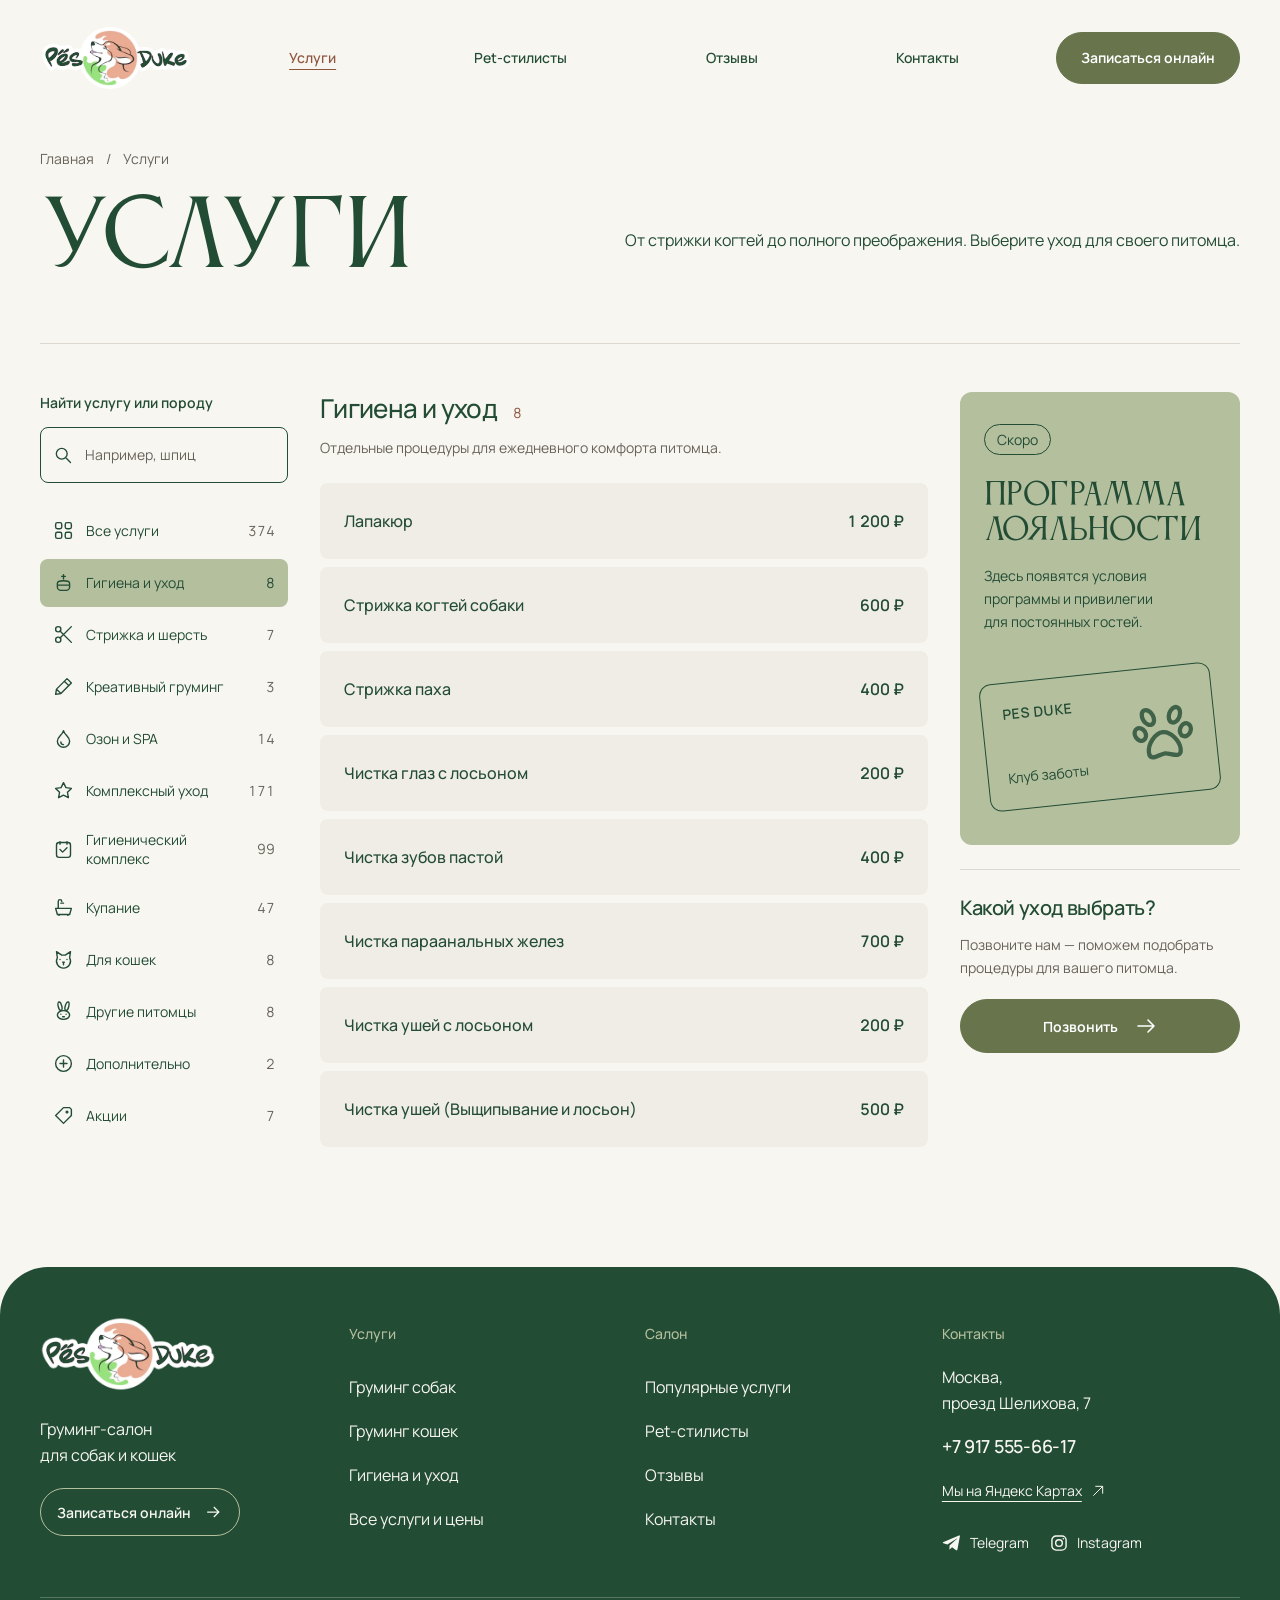
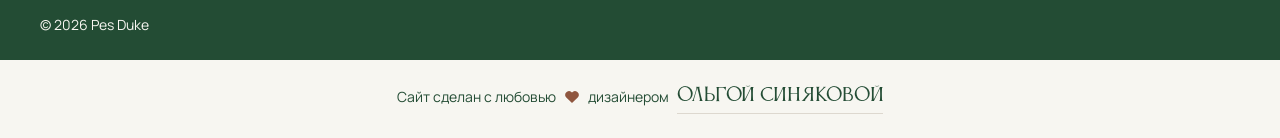
==== commit b42d986b: "Rebuild footer with brand and navigation columns" ====
--- a/services.html
+++ b/services.html
@@ -9,7 +9,7 @@
 <style>
 @font-face{font-family:Manrope;src:url('assets/manrope-v2.ttf') format('truetype');font-style:normal;font-weight:200 800;font-display:swap}
 @font-face{font-family:Anticva;src:url('assets/anticva-v2.otf') format('opentype');font-weight:400;font-style:normal;font-display:swap}
-:root{--page:#F7F6F1;--forest:#234C34;--olive:#67744C;--sage:#B4BF9E;--olive-hover:var(--forest);--terra:#8F563F;--white:#FFFFFF;--line:#DDD8CF;--soft:#EFEDE6;--muted:#686259;--footer-bg:var(--page);--footer-panel-bg:var(--sage);--gutter:40px;--space:8px}
+:root{--page:#F7F6F1;--forest:#234C34;--olive:#67744C;--sage:#B4BF9E;--olive-hover:var(--forest);--terra:#8F563F;--white:#FFFFFF;--line:#DDD8CF;--soft:#EFEDE6;--muted:#686259;--gutter:40px;--space:8px}
 *{box-sizing:border-box}html{scroll-behavior:smooth;scroll-padding-top:24px}body{margin:0;background:var(--page);color:var(--forest);font:400 16px/1.6 Manrope,Arial,sans-serif;-webkit-font-smoothing:antialiased}a{color:inherit;text-decoration:none}button,input{font:inherit;color:inherit}button,a,input{touch-action:manipulation;-webkit-tap-highlight-color:transparent}button{cursor:pointer}img,svg{display:block}button:focus-visible,a:focus-visible,input:focus-visible,summary:focus-visible{outline:3px solid var(--terra);outline-offset:4px}::selection{background:var(--forest);color:var(--page)}[hidden]{display:none!important}.shell{width:calc(100% - var(--gutter)*2);max-width:1440px;margin-inline:auto}.icon{width:24px;height:24px;flex:none}.skip-link{position:fixed;left:16px;top:8px;z-index:30;transform:translateY(-160%);padding:12px 16px;background:var(--forest);color:var(--white)}.skip-link:focus{transform:none}.site-header{padding-block:24px}.header-inner{display:flex;align-items:center;gap:40px;min-height:64px}.brand{display:block;width:152px;flex:none}.brand img{width:100%;height:auto;filter:url(#brand-ink)}.desktop-nav{display:flex;align-items:center;justify-content:space-around;gap:24px;flex:1;font-size:14px;font-weight:550}.desktop-nav a{display:flex;align-items:center;min-height:44px}.desktop-nav a[aria-current]{color:var(--terra);text-decoration:underline;text-underline-offset:6px}.desktop-nav a:hover{color:var(--terra)}.button{display:inline-flex;align-items:center;justify-content:center;gap:16px;min-height:52px;padding:14px 24px;border:1px solid var(--olive);border-radius:999px;background:var(--olive);color:var(--white);font-size:14px;font-weight:650;line-height:1.5;text-align:center;transition:background .2s,border-color .2s,transform .2s}.button:hover{background:var(--olive-hover);border-color:var(--olive-hover)}.button:active{transform:translateY(1px)}.menu-toggle{display:none;background:transparent;border:1px solid var(--forest);border-radius:999px;min-height:48px;padding:12px 16px;align-items:center;gap:12px;font-size:14px}.page-intro{padding-top:32px;padding-bottom:56px;border-bottom:1px solid var(--line);margin-bottom:48px}.breadcrumbs{display:flex;gap:12px;align-items:center;font-size:14px;margin-bottom:24px;color:var(--muted)}.breadcrumbs a:hover{text-decoration:underline;text-underline-offset:4px}.page-title{font:400 clamp(64px,7vw,104px)/1.04 Anticva,Georgia,serif;text-transform:uppercase;letter-spacing:-.025em;margin:0}.intro-row{display:grid;grid-template-columns:max-content minmax(0,1fr);align-items:center;gap:48px}.page-description{justify-self:end;font-size:clamp(16px,1.25vw,18px);line-height:1.6;margin:0;white-space:nowrap}.catalog-grid{display:grid;grid-template-columns:248px minmax(0,1fr) 280px;gap:32px;align-items:start;padding-bottom:96px}.catalog-sidebar,.loyalty-column{position:sticky;top:24px;min-width:0}.search-label{display:block;font-size:14px;font-weight:600;margin-bottom:12px}.search-box{display:flex;align-items:center;gap:12px;min-height:56px;border:1px solid var(--forest);border-radius:8px;padding:0 12px}.search-box>.icon{width:20px;height:20px}.search-box:focus-within{outline:2px solid var(--terra);outline-offset:3px}.search-box input{width:100%;min-width:0;padding:14px 0;border:0;background:transparent;outline:none;font-size:14px;line-height:1.5}.search-box input::placeholder{color:var(--muted);opacity:1}.clear-search{border:0;background:transparent;padding:10px;margin-right:-8px;min-width:44px;min-height:44px}.clear-search .icon{width:18px;height:18px}.category-nav{margin-top:24px;display:flex;flex-direction:column;gap:4px}.category-link{display:flex;align-items:center;gap:12px;min-height:48px;padding:10px 12px;border:1px solid transparent;border-radius:8px;font-size:14px;line-height:1.4;transition:background .2s}.category-link .icon{width:21px;height:21px}.category-link>span:not(.category-count){flex:1}.category-count{font-size:14px;font-variant-numeric:tabular-nums;color:var(--muted)}.category-link:hover{background:var(--soft)}.category-link[aria-current]{background:var(--sage);color:var(--forest)}.category-link[aria-current] .category-count{color:var(--forest)}.catalog-results{min-width:0}.results-status{position:absolute;width:1px;height:1px;padding:0;margin:-1px;overflow:hidden;clip:rect(0,0,0,0);white-space:nowrap;border:0}.service-group{scroll-margin-top:24px}.service-group+.service-group{margin-top:48px}.group-header{display:flex;align-items:baseline;gap:16px}.group-header h2{font-size:26px;line-height:1.25;font-weight:500;letter-spacing:-.025em;margin:0}.group-count{color:var(--terra);font-size:14px;font-variant-numeric:tabular-nums}.group-description{font-size:14px;line-height:1.6;margin:12px 0 24px;color:var(--muted);max-width:540px}.service-list{list-style:none;padding:0;margin:0;display:flex;flex-direction:column;gap:8px}.service-row{background:var(--soft);border-radius:8px;transition:background .22s;overflow:clip}.service-line,.service-detail summary{display:flex;align-items:center;gap:20px;min-height:76px;padding:20px 24px}.service-name{flex:1;min-width:0;font-size:16px;font-weight:500;line-height:1.5;text-wrap:pretty}.service-price{flex:none;white-space:nowrap;font-size:16px;font-weight:600;font-variant-numeric:tabular-nums;line-height:1.5}.service-detail summary{cursor:pointer;list-style:none}.service-detail summary::-webkit-details-marker{display:none}.chevron{width:16px;height:16px;flex:none;transition:transform .2s}.service-detail[open] .chevron{transform:rotate(90deg)}.service-detail summary:hover{background:var(--page)}.service-body{padding:0 24px 24px;font-size:14px;line-height:1.7}.service-body p{margin:0 0 16px;white-space:normal}.service-duration{color:var(--terra);font-weight:600}.show-more{display:block;min-height:48px;border:1px solid var(--forest);border-radius:999px;background:transparent;padding:12px 24px;margin:24px auto 0;font-size:14px;font-weight:600}.show-more:hover{background:var(--forest);color:var(--white)}.empty-state{padding:40px 24px;background:var(--soft);border-radius:8px;text-align:center}.empty-state h2{font-size:24px;font-weight:500;margin:0 0 16px}.empty-state p{margin:0 0 24px}.loyalty-card{background:var(--sage);color:var(--forest);padding:32px 24px;border-radius:12px;overflow:hidden}.soon-label{display:inline-block;font-size:14px;line-height:1.5;padding:4px 12px;border:1px solid var(--forest);border-radius:999px}.loyalty-card h2{font:400 30px/1.15 Anticva,Georgia,serif;text-transform:uppercase;letter-spacing:-.02em;margin:24px 0 16px}.loyalty-card p{font-size:14px;line-height:1.65;margin:0}.loyalty-art{position:relative;margin:40px 0 12px;min-height:128px;border:1px solid var(--forest);border-radius:12px;transform:rotate(-6deg);padding:20px;display:flex;flex-direction:column;justify-content:space-between;gap:20px}.loyalty-art>span{font-size:14px;font-weight:600;letter-spacing:.04em}.loyalty-art>small{font-size:14px}.loyalty-paw{position:absolute;width:64px;height:64px;right:20px;top:30px;opacity:.8}.help-card{margin-top:24px;padding:24px 0 0;border-top:1px solid var(--line)}.help-card h2{font-size:20px;line-height:1.4;letter-spacing:-.02em;font-weight:550;margin:0 0 12px}.help-card p{font-size:14px;margin:0 0 20px;color:var(--muted)}.help-card .button{width:100%}.mobile-menu{position:fixed;inset:16px 16px auto auto;width:calc(100% - 32px);max-width:420px;padding:24px;border:1px solid var(--line);border-radius:16px;background:var(--page);color:var(--forest);max-height:calc(100svh - 32px);overflow:auto}.mobile-menu::backdrop{background:rgba(35,76,52,.45)}.menu-top{display:flex;align-items:center;justify-content:space-between;gap:16px}.close-menu{display:flex;align-items:center;justify-content:center;min-width:48px;min-height:48px;border:1px solid var(--forest);border-radius:50%;background:transparent}.mobile-nav{display:flex;flex-direction:column;margin:24px 0}.mobile-nav a{padding:12px 0;min-height:48px}.mobile-menu .button{width:100%}.noscript-note{padding:16px;border:1px solid var(--line);border-radius:8px;font-size:14px}
 @media(min-width:1100px) and (max-height:850px){.catalog-sidebar{position:static}}
 @media(max-width:1199px){.intro-row{grid-template-columns:1fr;gap:24px}.page-description{justify-self:start;white-space:normal}:root{--gutter:32px}.catalog-grid{grid-template-columns:220px minmax(0,1fr) 248px;gap:24px}.loyalty-card{padding:24px 20px}.loyalty-card h2{font-size:28px}.service-line,.service-detail summary{padding:20px;gap:16px}.header-inner{gap:24px}}
@@ -17,7 +17,7 @@
 @media(max-width:767px){:root{--gutter:20px}.site-header{padding-block:16px}.header-inner{gap:12px;min-height:56px}.brand{width:120px}.header-booking{display:none}.menu-toggle{margin-left:auto;min-height:44px}.page-intro{padding-top:24px;padding-bottom:32px;margin-bottom:32px}.breadcrumbs{margin-bottom:24px}.page-title{font-size:64px}.intro-row{grid-template-columns:1fr;gap:24px}.page-description{justify-self:start;font-size:16px;white-space:normal}.catalog-grid{display:block;padding-bottom:64px}.catalog-sidebar{position:static}.search-label{margin-bottom:8px}.search-box input{font-size:16px}.category-nav{display:flex;flex-direction:row;overflow-x:auto;gap:8px;margin:16px -20px 24px;padding:4px 20px 12px;scroll-padding-inline:20px;scrollbar-width:thin}.category-link{flex:none;min-height:44px;padding:10px 14px;border-color:var(--line);border-radius:999px;white-space:nowrap;gap:8px}.category-link .icon{width:18px;height:18px}.category-link[aria-current]{border-color:var(--forest)}.group-header h2{font-size:24px}.group-description{margin-bottom:20px}.service-line,.service-detail summary{min-height:80px;padding:18px 16px;gap:12px;align-items:flex-start}.service-name{font-size:16px}.service-price{font-size:14px;padding-top:2px}.service-detail summary{flex-wrap:wrap}.service-detail summary .service-name{flex-basis:calc(100% - 36px);order:0}.service-detail summary .chevron{order:1;margin-top:4px}.service-detail summary .service-price{order:2;padding-top:0}.service-body{padding:0 16px 20px}.loyalty-column{display:block;margin-top:48px}.loyalty-card{padding:32px 24px}.loyalty-card h2{font-size:clamp(28px,9vw,40px);max-width:320px}.loyalty-art{margin:32px 0 8px;max-width:none}.help-card{margin-top:32px;padding-top:24px}}
 @media(prefers-reduced-motion:reduce){html{scroll-behavior:auto}*,*::before,*::after{transition:none!important;animation:none!important}}
 </style>
-<link rel="stylesheet" href="assets/footer.css?v=quiet-1">
+<link rel="stylesheet" href="assets/footer.css?v=columns-1">
 </head>
 <body>
 <svg width="0" height="0" aria-hidden="true" focusable="false" style="position:absolute;pointer-events:none"><defs><filter id="brand-ink" color-interpolation-filters="sRGB"><feColorMatrix in="SourceGraphic" type="matrix" values="0 0 0 0 1  0 0 0 0 1  0 0 0 0 1  -.2126 -.7152 -.0722 0 1" result="darkness"/><feComponentTransfer in="darkness" result="dark-mask"><feFuncA type="discrete" tableValues="0 0 0 0 1"/></feComponentTransfer><feFlood flood-color="#234C34" result="green"/><feComposite in="green" in2="dark-mask" operator="in" result="ink"/><feComposite in="ink" in2="SourceAlpha" operator="in" result="colored-ink"/><feMerge><feMergeNode in="SourceGraphic"/><feMergeNode in="colored-ink"/></feMerge></filter></defs></svg>
@@ -413,26 +413,44 @@
 <div class="empty-state" hidden><h2>Ничего не&nbsp;нашлось</h2><p>Попробуйте другое название услуги или&nbsp;породы.</p><button class="show-more reset-search" type="button">Сбросить поиск</button></div></div>
 <aside class="loyalty-column" aria-label="Программа лояльности" data-reveal><section class="loyalty-card"><span class="soon-label">Скоро</span><h2>Программа лояльности</h2><p>Здесь появятся условия программы и&nbsp;привилегии для&nbsp;постоянных гостей.</p><div class="loyalty-art" aria-hidden="true"><span>PES DUKE</span><svg class="loyalty-paw" viewBox="0 0 24 24" fill="none" stroke="currentColor" stroke-width="1.6" stroke-linecap="round" stroke-linejoin="round" aria-hidden="true"><ellipse cx="7" cy="7" rx="2" ry="3" transform="rotate(-25 7 7)"/><ellipse cx="17" cy="7" rx="2" ry="3" transform="rotate(25 17 7)"/><ellipse cx="3.5" cy="13" rx="2" ry="2.5" transform="rotate(-25 3.5 13)"/><ellipse cx="20.5" cy="13" rx="2" ry="2.5" transform="rotate(25 20.5 13)"/><path d="M6 20c0-3 3-7 6-7s6 4 6 7c0 4-4 1-6 1s-6 3-6-1z"/></svg><small>Клуб заботы</small></div></section><section class="help-card"><h2>Какой уход выбрать?</h2><p>Позвоните нам&nbsp;— поможем подобрать процедуры для&nbsp;вашего питомца.</p><a class="button" href="tel:+79175556617">Позвонить <svg class="icon" viewBox="0 0 24 24" fill="none" stroke="currentColor" stroke-width="1.6" stroke-linecap="round" stroke-linejoin="round" aria-hidden="true"><path d="M4 12h16m-6-6 6 6-6 6"/></svg></a></section></aside></div>
 </main>
-<footer class="site-footer" id="contacts" aria-labelledby="footer-title">
+<footer class="site-footer" id="contacts" aria-label="Контакты и меню Pes Duke">
  <div class="footer-panel">
-  <img class="footer-watermark" src="assets/logo-v2.webp" width="600" height="267" alt="" aria-hidden="true" loading="lazy" decoding="async">
-  <div class="footer-contact">
-   <h2 class="footer-title" id="footer-title">Наши контакты</h2>
-   <address class="footer-address">Москва, проезд Шелихова,&nbsp;7</address>
-   <a class="footer-phone" href="tel:+79175556617">+7&nbsp;917&nbsp;555-66-17</a><br>
-   <a class="footer-map" href="https://yandex.ru/maps/org/pyosduke/190293664931/" target="_blank" rel="noopener">Мы на&nbsp;Яндекс&nbsp;Картах<svg viewBox="0 0 24 24" aria-hidden="true"><path d="M8 5h11v11M19 5 5 19"/></svg></a>
-   <div class="footer-socials" aria-label="Социальные сети салона">
+  <div class="footer-inner">
+   <div class="footer-brand-column">
+    <a class="footer-brand" href="./index.html" aria-label="Pes Duke — на главную"><img src="assets/logo-v2.webp" width="600" height="267" loading="lazy" decoding="async" alt="Pes Duke"></a>
+    <p class="footer-brand-description">Груминг-салон<br>для собак и&nbsp;кошек</p>
+    <a class="footer-booking" href="https://n1254086.yclients.com/" target="_blank" rel="noopener">Записаться онлайн<svg viewBox="0 0 24 24" aria-hidden="true"><path d="M5 12h14m-6-6 6 6-6 6"/></svg></a>
+   </div>
+   <nav class="footer-column" aria-labelledby="footer-services-title">
+    <h2 class="footer-column-title" id="footer-services-title">Услуги</h2>
+    <ul class="footer-links">
+     <li><a href="./services.html?category=full">Груминг собак</a></li>
+     <li><a href="./services.html?category=cats">Груминг кошек</a></li>
+     <li><a href="./services.html?category=hygiene">Гигиена и&nbsp;уход</a></li>
+     <li><a href="./services.html">Все услуги и&nbsp;цены</a></li>
+    </ul>
+   </nav>
+   <nav class="footer-column" aria-labelledby="footer-salon-title">
+    <h2 class="footer-column-title" id="footer-salon-title">Салон</h2>
+    <ul class="footer-links">
+     <li><a href="./index.html#popular-services">Популярные услуги</a></li>
+     <li><a href="./index.html#team">Pet-стилисты</a></li>
+     <li><a href="./index.html#reviews">Отзывы</a></li>
+     <li><a href="#contacts">Контакты</a></li>
+    </ul>
+   </nav>
+   <div class="footer-column footer-contact">
+    <h2 class="footer-column-title">Контакты</h2>
+    <address class="footer-address">Москва,<br>проезд Шелихова,&nbsp;7</address>
+    <a class="footer-phone" href="tel:+79175556617">+7&nbsp;917&nbsp;555-66-17</a>
+    <a class="footer-map" href="https://yandex.ru/maps/org/pyosduke/190293664931/" target="_blank" rel="noopener">Мы на&nbsp;Яндекс&nbsp;Картах<svg viewBox="0 0 24 24" aria-hidden="true"><path d="M8 5h11v11M19 5 5 19"/></svg></a>
+    <div class="footer-socials" aria-label="Социальные сети салона">
     <a class="footer-social" href="https://t.me/pesduke_groom" target="_blank" rel="noopener" aria-label="Pes Duke в Telegram"><svg viewBox="0 0 24 24" aria-hidden="true"><path fill="currentColor" d="m21.6 3.4-3.1 16.3c-.2 1.1-.8 1.4-1.6.9l-4.8-3.5-2.3 2.2c-.3.3-.5.5-1 .5l.3-4.9L18 7c.4-.3-.1-.5-.6-.2L6.4 13.7l-4.7-1.5c-1-.3-1-1 .2-1.4L20.3 3c.9-.3 1.6.2 1.3.4Z"/></svg>Telegram</a>
     <a class="footer-social" href="https://www.instagram.com/pesduke.groom/" target="_blank" rel="noopener" aria-label="Pes Duke в Instagram"><svg viewBox="0 0 24 24" fill="none" stroke="currentColor" stroke-width="1.7" aria-hidden="true"><rect x="3.5" y="3.5" width="17" height="17" rx="5"/><circle cx="12" cy="12" r="4"/><circle cx="17.2" cy="6.9" r="1" fill="currentColor" stroke="none"/></svg>Instagram</a>
    </div>
+   </div>
+   <div class="footer-base"><p>©&nbsp;2026 Pes&nbsp;Duke</p></div>
   </div>
-  <nav class="footer-nav" aria-label="Меню внизу страницы">
-   <a href="./services.html">Услуги</a>
-   <a href="./index.html#team">Pet-стилисты</a>
-   <a href="./index.html#reviews">Отзывы</a>
-   <a href="#contacts">Контакты</a>
-  </nav>
-  <div class="footer-base"><p>©&nbsp;2026 Pes&nbsp;Duke</p><a class="footer-booking" href="https://n1254086.yclients.com/" target="_blank" rel="noopener">Записаться онлайн<svg viewBox="0 0 24 24" aria-hidden="true"><path d="M5 12h14m-6-6 6 6-6 6"/></svg></a></div>
  </div>
  <p class="designer-credit"><span>Сайт сделан с&nbsp;любовью<svg viewBox="0 0 24 24" aria-hidden="true"><path d="M12 21 3.4 12.7A5.7 5.7 0 0 1 12 5.2a5.7 5.7 0 0 1 8.6 7.5Z"/></svg></span> <span>дизайнером</span> <a href="https://portfolio.sinyakova.art/" target="_blank" rel="noopener">Ольгой Синяковой</a></p>
 </footer>
--- a/assets/footer.css
+++ b/assets/footer.css
@@ -1,30 +1,33 @@
-/* Shared footer: logo colours, generous grid and an independent designer credit. */
-.site-footer{background:var(--footer-bg,var(--page,#F7F6F1));color:#234C34;padding:24px var(--page-margin,var(--gutter,40px));font:400 16px/1.6 Manrope,Arial,sans-serif;scroll-margin-top:24px}
-.footer-panel{position:relative;isolation:isolate;overflow:hidden;max-width:1440px;margin-inline:auto;border-radius:32px;background:var(--footer-panel-bg,#B4BF9E);color:#234C34;padding:32px;min-height:0;display:grid;grid-template-columns:minmax(280px,1fr) minmax(0,1.8fr);column-gap:64px;row-gap:24px}
-.footer-watermark{position:absolute;z-index:-1;right:6%;bottom:72px;width:44%;max-width:600px;height:auto;opacity:.08;filter:url(#brand-ink);pointer-events:none;user-select:none}
-.footer-contact{min-width:0;max-width:320px}
-.footer-title{font:400 32px/1.2 Anticva,Georgia,serif;letter-spacing:-.02em;margin:0 0 16px;text-transform:uppercase}
-.footer-address{font-style:normal;font-size:16px;line-height:1.6;margin:0 0 8px}
-.footer-phone{display:inline-flex;align-items:center;min-height:44px;font-size:22px;line-height:1.4;font-weight:600;letter-spacing:-.025em;white-space:nowrap}
-.footer-map{display:inline-flex;align-items:center;gap:8px;min-height:44px;font-size:14px;text-decoration:underline;text-underline-offset:5px;text-decoration-thickness:1px}
+/* Full-width footer with four columns in the established brand palette. */
+.site-footer{background:var(--page,#F7F6F1);color:#234C34;padding-top:24px;font:400 16px/1.6 Manrope,Arial,sans-serif;scroll-margin-top:24px}
+.footer-panel{background:#234C34;color:#F7F6F1;border-radius:48px 48px 0 0}
+.footer-inner{width:calc(100% - var(--page-margin,var(--gutter,40px))*2);max-width:1440px;margin-inline:auto;padding:48px 0 24px;display:grid;grid-template-columns:1.05fr 1fr 1fr 1.2fr;gap:32px 48px}
+.footer-brand-column,.footer-column{min-width:0}
+.footer-brand{display:inline-block;width:176px;max-width:100%;min-height:44px}
+.footer-brand img{display:block;width:100%;height:auto;filter:url(#brand-ink)}
+.footer-brand-description{font-size:16px;line-height:1.6;margin:16px 0 20px}
+.footer-column-title{font:500 14px/1.6 Manrope,Arial,sans-serif;color:#B4BF9E;margin:8px 0 20px}
+.footer-links{list-style:none;padding:0;margin:0}
+.footer-links a{display:flex;align-items:center;min-height:44px;font-size:16px;line-height:1.5;padding-block:8px}
+.footer-booking{display:inline-flex;align-items:center;justify-content:center;gap:12px;min-height:48px;padding:10px 16px;border:1px solid #B4BF9E;border-radius:999px;font-size:14px;font-weight:600;line-height:1.5}
+.footer-booking svg{width:20px;height:20px;fill:none;stroke:currentColor;stroke-width:1.5;flex:none}
+.footer-address{font-size:16px;font-style:normal;line-height:1.6;margin:0 0 8px}
+.footer-phone{display:flex;align-items:center;min-height:44px;font-size:18px;line-height:1.5;font-weight:550;letter-spacing:-.015em;white-space:nowrap}
+.footer-map{display:inline-flex;align-items:center;gap:8px;min-height:44px;font-size:14px;line-height:1.5;text-decoration:underline;text-underline-offset:5px;text-decoration-thickness:1px}
 .footer-map svg{width:16px;height:16px;fill:none;stroke:currentColor;stroke-width:1.5;flex:none}
-.footer-nav{align-self:start;display:grid;grid-template-columns:repeat(4,max-content);justify-content:space-between;gap:16px;font-size:16px;font-weight:600}
-.footer-nav a{display:inline-flex;align-items:center;min-height:44px}
-.footer-socials{display:flex;flex-wrap:wrap;gap:12px;margin-top:16px}
-.footer-social{display:inline-flex;align-items:center;justify-content:center;gap:8px;min-height:48px;padding:10px 16px;border:1px solid #234C34;border-radius:999px;font-size:14px;font-weight:600;transition:background .22s,color .22s,transform .22s}
+.footer-socials{display:flex;flex-wrap:wrap;gap:4px 20px;margin-top:8px}
+.footer-social{display:inline-flex;align-items:center;gap:8px;min-height:44px;font-size:14px;line-height:1.5}
 .footer-social svg{width:20px;height:20px;flex:none}
-.footer-base{grid-column:1/-1;display:flex;align-items:center;justify-content:space-between;gap:24px;align-self:end;padding-top:16px;border-top:1px solid rgba(35,76,52,.3);font-size:14px}
+.footer-base{grid-column:1/-1;display:flex;align-items:center;justify-content:space-between;flex-wrap:wrap;gap:8px 24px;border-top:1px solid rgba(247,246,241,.25);padding-top:16px;font-size:14px;line-height:1.6}
 .footer-base p{margin:0}
-.footer-booking{display:inline-flex;align-items:center;min-height:44px;font-weight:600;gap:12px}
-.footer-booking svg{width:24px;height:24px;fill:none;stroke:currentColor;stroke-width:1.5}
-.designer-credit{display:flex;align-items:center;justify-content:center;flex-wrap:wrap;gap:8px 12px;margin:0 auto;max-width:1440px;padding:24px 8px 0;font-size:14px;line-height:1.7;text-align:center}
+.designer-credit{display:flex;align-items:center;justify-content:center;flex-wrap:wrap;gap:4px 8px;margin:0 auto;padding:20px 20px 24px;font-size:14px;line-height:1.7;text-align:center;color:#234C34}
 .designer-credit>span{display:inline-flex;align-items:center;gap:8px}
 .designer-credit svg{width:16px;height:16px;fill:#8F563F;flex:none}
-.designer-credit a{font:400 18px/1.4 Anticva,Georgia,serif;letter-spacing:-.015em;padding:4px 0;border-bottom:1px solid #DDD8CF;transition:color .2s,border-color .2s}
-.site-footer a:focus-visible{outline:3px solid #8F563F;outline-offset:5px}
+.designer-credit a{font:400 18px/1.4 Anticva,Georgia,serif;letter-spacing:-.015em;padding:4px 0;border-bottom:1px solid #DDD8CF}
+.site-footer a{transition:color .2s,border-color .2s}
+.site-footer a:focus-visible{outline:3px solid #EAAB93;outline-offset:5px}
 .designer-credit a:focus-visible{outline-color:#8F563F}
-@media(hover:hover){.footer-nav a:hover,.footer-phone:hover,.footer-booking:hover{text-decoration:underline;text-underline-offset:5px}.footer-social:hover{background:#234C34;color:#F7F6F1;transform:translateY(-2px)}.designer-credit a:hover{color:#8F563F;border-color:#8F563F}}
-@media(max-width:1099px){.footer-panel{padding:32px;column-gap:32px;grid-template-columns:minmax(260px,1fr) minmax(0,1fr)}.footer-nav{grid-template-columns:repeat(2,max-content);justify-content:start;gap:16px 32px}.footer-watermark{width:44%;right:6%;bottom:80px}}
-@media(max-width:767px){.site-footer{padding:16px 20px 24px;scroll-margin-top:16px}.footer-panel{padding:24px;border-radius:32px;grid-template-columns:minmax(0,1fr);gap:24px;min-height:0}.footer-title{font-size:28px;margin-bottom:16px}.footer-contact{max-width:none}.footer-address{margin-bottom:8px}.footer-phone{font-size:21px}.footer-socials{margin-top:16px;gap:8px}.footer-social{padding-inline:14px}.footer-nav{grid-template-columns:repeat(2,minmax(0,1fr));gap:0 20px;font-size:14px}.footer-watermark{width:68%;right:4%;bottom:100px;opacity:.06}.footer-base{padding-top:16px;display:block}.footer-base p{margin-bottom:8px}.designer-credit{padding-top:24px;gap:4px 8px;max-width:340px}.designer-credit>span:first-child{width:100%;justify-content:center}.designer-credit a{font-size:18px}}
-@media(max-width:359px){.footer-panel{padding-inline:20px}.footer-social{padding-inline:10px;gap:6px}}
+@media(hover:hover){.footer-panel a:hover{color:#EAAB93}.footer-links a:hover,.footer-phone:hover{text-decoration:underline;text-underline-offset:5px}.footer-booking:hover{border-color:#EAAB93}.designer-credit a:hover{color:#8F563F;border-color:#8F563F}}
+@media(max-width:1099px){.footer-inner{grid-template-columns:repeat(2,minmax(0,1fr));gap:32px 48px;padding-top:40px}.footer-brand-column{grid-column:1;grid-row:1}.footer-contact{grid-column:2;grid-row:1}.footer-brand-description{margin-bottom:20px}}
+@media(max-width:767px){.site-footer{padding-top:16px;scroll-margin-top:16px}.footer-panel{border-radius:32px 32px 0 0}.footer-inner{width:calc(100% - 40px);padding-top:32px;gap:28px 20px}.footer-brand-column{grid-column:1/-1;grid-row:auto;display:flex;align-items:center;justify-content:space-between;flex-wrap:wrap;gap:12px 20px}.footer-brand{width:144px}.footer-brand-description{margin:0;flex:1;min-width:120px;font-size:14px}.footer-booking{flex-basis:100%;justify-content:flex-start;border:0;border-radius:0;padding:4px 0;min-height:44px}.footer-column-title{margin:0 0 12px}.footer-links a{font-size:14px;line-height:1.5}.footer-contact{grid-column:1/-1;grid-row:auto;border-top:1px solid rgba(247,246,241,.25);padding-top:24px}.footer-address{font-size:16px}.footer-socials{gap:4px 24px}.footer-base{gap:4px 20px}.designer-credit{max-width:360px;padding-top:20px}.designer-credit>span:first-child{width:100%;justify-content:center}}
 @media(prefers-reduced-motion:reduce){.site-footer *, .site-footer *::before,.site-footer *::after{transition:none!important;animation:none!important}}
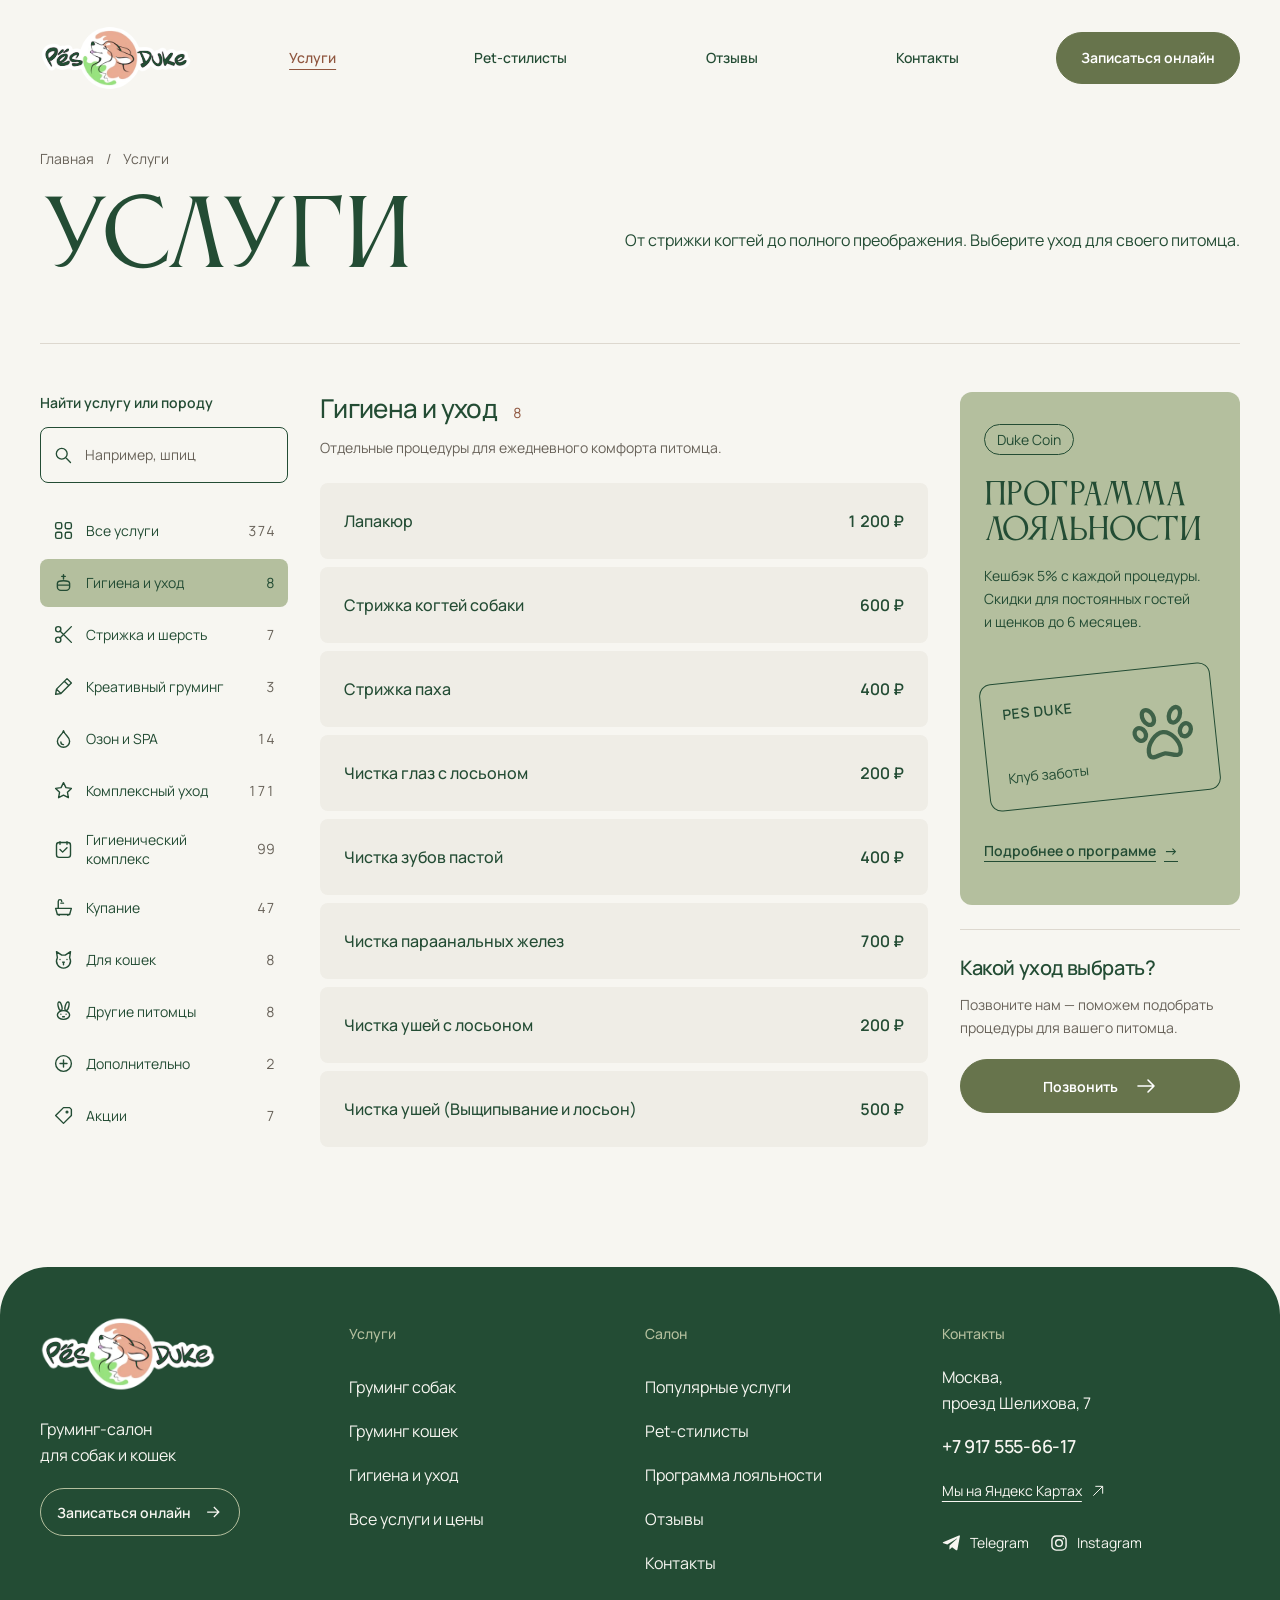
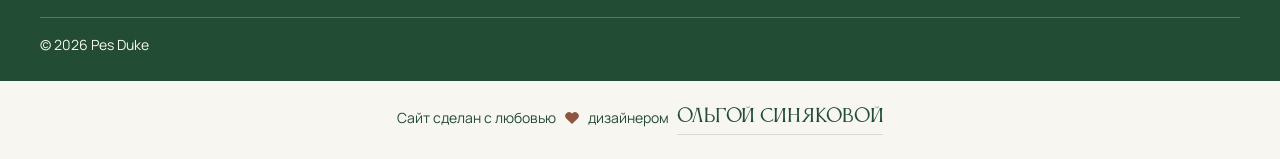
==== commit 734ee4f4: "Add loyalty programme before reviews with supplied offers" ====
--- a/services.html
+++ b/services.html
@@ -10,7 +10,7 @@
 @font-face{font-family:Manrope;src:url('assets/manrope-v2.ttf') format('truetype');font-style:normal;font-weight:200 800;font-display:swap}
 @font-face{font-family:Anticva;src:url('assets/anticva-v2.otf') format('opentype');font-weight:400;font-style:normal;font-display:swap}
 :root{--page:#F7F6F1;--forest:#234C34;--olive:#67744C;--sage:#B4BF9E;--olive-hover:var(--forest);--terra:#8F563F;--white:#FFFFFF;--line:#DDD8CF;--soft:#EFEDE6;--muted:#686259;--gutter:40px;--space:8px}
-*{box-sizing:border-box}html{scroll-behavior:smooth;scroll-padding-top:24px}body{margin:0;background:var(--page);color:var(--forest);font:400 16px/1.6 Manrope,Arial,sans-serif;-webkit-font-smoothing:antialiased}a{color:inherit;text-decoration:none}button,input{font:inherit;color:inherit}button,a,input{touch-action:manipulation;-webkit-tap-highlight-color:transparent}button{cursor:pointer}img,svg{display:block}button:focus-visible,a:focus-visible,input:focus-visible,summary:focus-visible{outline:3px solid var(--terra);outline-offset:4px}::selection{background:var(--forest);color:var(--page)}[hidden]{display:none!important}.shell{width:calc(100% - var(--gutter)*2);max-width:1440px;margin-inline:auto}.icon{width:24px;height:24px;flex:none}.skip-link{position:fixed;left:16px;top:8px;z-index:30;transform:translateY(-160%);padding:12px 16px;background:var(--forest);color:var(--white)}.skip-link:focus{transform:none}.site-header{padding-block:24px}.header-inner{display:flex;align-items:center;gap:40px;min-height:64px}.brand{display:block;width:152px;flex:none}.brand img{width:100%;height:auto;filter:url(#brand-ink)}.desktop-nav{display:flex;align-items:center;justify-content:space-around;gap:24px;flex:1;font-size:14px;font-weight:550}.desktop-nav a{display:flex;align-items:center;min-height:44px}.desktop-nav a[aria-current]{color:var(--terra);text-decoration:underline;text-underline-offset:6px}.desktop-nav a:hover{color:var(--terra)}.button{display:inline-flex;align-items:center;justify-content:center;gap:16px;min-height:52px;padding:14px 24px;border:1px solid var(--olive);border-radius:999px;background:var(--olive);color:var(--white);font-size:14px;font-weight:650;line-height:1.5;text-align:center;transition:background .2s,border-color .2s,transform .2s}.button:hover{background:var(--olive-hover);border-color:var(--olive-hover)}.button:active{transform:translateY(1px)}.menu-toggle{display:none;background:transparent;border:1px solid var(--forest);border-radius:999px;min-height:48px;padding:12px 16px;align-items:center;gap:12px;font-size:14px}.page-intro{padding-top:32px;padding-bottom:56px;border-bottom:1px solid var(--line);margin-bottom:48px}.breadcrumbs{display:flex;gap:12px;align-items:center;font-size:14px;margin-bottom:24px;color:var(--muted)}.breadcrumbs a:hover{text-decoration:underline;text-underline-offset:4px}.page-title{font:400 clamp(64px,7vw,104px)/1.04 Anticva,Georgia,serif;text-transform:uppercase;letter-spacing:-.025em;margin:0}.intro-row{display:grid;grid-template-columns:max-content minmax(0,1fr);align-items:center;gap:48px}.page-description{justify-self:end;font-size:clamp(16px,1.25vw,18px);line-height:1.6;margin:0;white-space:nowrap}.catalog-grid{display:grid;grid-template-columns:248px minmax(0,1fr) 280px;gap:32px;align-items:start;padding-bottom:96px}.catalog-sidebar,.loyalty-column{position:sticky;top:24px;min-width:0}.search-label{display:block;font-size:14px;font-weight:600;margin-bottom:12px}.search-box{display:flex;align-items:center;gap:12px;min-height:56px;border:1px solid var(--forest);border-radius:8px;padding:0 12px}.search-box>.icon{width:20px;height:20px}.search-box:focus-within{outline:2px solid var(--terra);outline-offset:3px}.search-box input{width:100%;min-width:0;padding:14px 0;border:0;background:transparent;outline:none;font-size:14px;line-height:1.5}.search-box input::placeholder{color:var(--muted);opacity:1}.clear-search{border:0;background:transparent;padding:10px;margin-right:-8px;min-width:44px;min-height:44px}.clear-search .icon{width:18px;height:18px}.category-nav{margin-top:24px;display:flex;flex-direction:column;gap:4px}.category-link{display:flex;align-items:center;gap:12px;min-height:48px;padding:10px 12px;border:1px solid transparent;border-radius:8px;font-size:14px;line-height:1.4;transition:background .2s}.category-link .icon{width:21px;height:21px}.category-link>span:not(.category-count){flex:1}.category-count{font-size:14px;font-variant-numeric:tabular-nums;color:var(--muted)}.category-link:hover{background:var(--soft)}.category-link[aria-current]{background:var(--sage);color:var(--forest)}.category-link[aria-current] .category-count{color:var(--forest)}.catalog-results{min-width:0}.results-status{position:absolute;width:1px;height:1px;padding:0;margin:-1px;overflow:hidden;clip:rect(0,0,0,0);white-space:nowrap;border:0}.service-group{scroll-margin-top:24px}.service-group+.service-group{margin-top:48px}.group-header{display:flex;align-items:baseline;gap:16px}.group-header h2{font-size:26px;line-height:1.25;font-weight:500;letter-spacing:-.025em;margin:0}.group-count{color:var(--terra);font-size:14px;font-variant-numeric:tabular-nums}.group-description{font-size:14px;line-height:1.6;margin:12px 0 24px;color:var(--muted);max-width:540px}.service-list{list-style:none;padding:0;margin:0;display:flex;flex-direction:column;gap:8px}.service-row{background:var(--soft);border-radius:8px;transition:background .22s;overflow:clip}.service-line,.service-detail summary{display:flex;align-items:center;gap:20px;min-height:76px;padding:20px 24px}.service-name{flex:1;min-width:0;font-size:16px;font-weight:500;line-height:1.5;text-wrap:pretty}.service-price{flex:none;white-space:nowrap;font-size:16px;font-weight:600;font-variant-numeric:tabular-nums;line-height:1.5}.service-detail summary{cursor:pointer;list-style:none}.service-detail summary::-webkit-details-marker{display:none}.chevron{width:16px;height:16px;flex:none;transition:transform .2s}.service-detail[open] .chevron{transform:rotate(90deg)}.service-detail summary:hover{background:var(--page)}.service-body{padding:0 24px 24px;font-size:14px;line-height:1.7}.service-body p{margin:0 0 16px;white-space:normal}.service-duration{color:var(--terra);font-weight:600}.show-more{display:block;min-height:48px;border:1px solid var(--forest);border-radius:999px;background:transparent;padding:12px 24px;margin:24px auto 0;font-size:14px;font-weight:600}.show-more:hover{background:var(--forest);color:var(--white)}.empty-state{padding:40px 24px;background:var(--soft);border-radius:8px;text-align:center}.empty-state h2{font-size:24px;font-weight:500;margin:0 0 16px}.empty-state p{margin:0 0 24px}.loyalty-card{background:var(--sage);color:var(--forest);padding:32px 24px;border-radius:12px;overflow:hidden}.soon-label{display:inline-block;font-size:14px;line-height:1.5;padding:4px 12px;border:1px solid var(--forest);border-radius:999px}.loyalty-card h2{font:400 30px/1.15 Anticva,Georgia,serif;text-transform:uppercase;letter-spacing:-.02em;margin:24px 0 16px}.loyalty-card p{font-size:14px;line-height:1.65;margin:0}.loyalty-art{position:relative;margin:40px 0 12px;min-height:128px;border:1px solid var(--forest);border-radius:12px;transform:rotate(-6deg);padding:20px;display:flex;flex-direction:column;justify-content:space-between;gap:20px}.loyalty-art>span{font-size:14px;font-weight:600;letter-spacing:.04em}.loyalty-art>small{font-size:14px}.loyalty-paw{position:absolute;width:64px;height:64px;right:20px;top:30px;opacity:.8}.help-card{margin-top:24px;padding:24px 0 0;border-top:1px solid var(--line)}.help-card h2{font-size:20px;line-height:1.4;letter-spacing:-.02em;font-weight:550;margin:0 0 12px}.help-card p{font-size:14px;margin:0 0 20px;color:var(--muted)}.help-card .button{width:100%}.mobile-menu{position:fixed;inset:16px 16px auto auto;width:calc(100% - 32px);max-width:420px;padding:24px;border:1px solid var(--line);border-radius:16px;background:var(--page);color:var(--forest);max-height:calc(100svh - 32px);overflow:auto}.mobile-menu::backdrop{background:rgba(35,76,52,.45)}.menu-top{display:flex;align-items:center;justify-content:space-between;gap:16px}.close-menu{display:flex;align-items:center;justify-content:center;min-width:48px;min-height:48px;border:1px solid var(--forest);border-radius:50%;background:transparent}.mobile-nav{display:flex;flex-direction:column;margin:24px 0}.mobile-nav a{padding:12px 0;min-height:48px}.mobile-menu .button{width:100%}.noscript-note{padding:16px;border:1px solid var(--line);border-radius:8px;font-size:14px}
+*{box-sizing:border-box}html{scroll-behavior:smooth;scroll-padding-top:24px}body{margin:0;background:var(--page);color:var(--forest);font:400 16px/1.6 Manrope,Arial,sans-serif;-webkit-font-smoothing:antialiased}a{color:inherit;text-decoration:none}button,input{font:inherit;color:inherit}button,a,input{touch-action:manipulation;-webkit-tap-highlight-color:transparent}button{cursor:pointer}img,svg{display:block}button:focus-visible,a:focus-visible,input:focus-visible,summary:focus-visible{outline:3px solid var(--terra);outline-offset:4px}::selection{background:var(--forest);color:var(--page)}[hidden]{display:none!important}.shell{width:calc(100% - var(--gutter)*2);max-width:1440px;margin-inline:auto}.icon{width:24px;height:24px;flex:none}.skip-link{position:fixed;left:16px;top:8px;z-index:30;transform:translateY(-160%);padding:12px 16px;background:var(--forest);color:var(--white)}.skip-link:focus{transform:none}.site-header{padding-block:24px}.header-inner{display:flex;align-items:center;gap:40px;min-height:64px}.brand{display:block;width:152px;flex:none}.brand img{width:100%;height:auto;filter:url(#brand-ink)}.desktop-nav{display:flex;align-items:center;justify-content:space-around;gap:24px;flex:1;font-size:14px;font-weight:550}.desktop-nav a{display:flex;align-items:center;min-height:44px}.desktop-nav a[aria-current]{color:var(--terra);text-decoration:underline;text-underline-offset:6px}.desktop-nav a:hover{color:var(--terra)}.button{display:inline-flex;align-items:center;justify-content:center;gap:16px;min-height:52px;padding:14px 24px;border:1px solid var(--olive);border-radius:999px;background:var(--olive);color:var(--white);font-size:14px;font-weight:650;line-height:1.5;text-align:center;transition:background .2s,border-color .2s,transform .2s}.button:hover{background:var(--olive-hover);border-color:var(--olive-hover)}.button:active{transform:translateY(1px)}.menu-toggle{display:none;background:transparent;border:1px solid var(--forest);border-radius:999px;min-height:48px;padding:12px 16px;align-items:center;gap:12px;font-size:14px}.page-intro{padding-top:32px;padding-bottom:56px;border-bottom:1px solid var(--line);margin-bottom:48px}.breadcrumbs{display:flex;gap:12px;align-items:center;font-size:14px;margin-bottom:24px;color:var(--muted)}.breadcrumbs a:hover{text-decoration:underline;text-underline-offset:4px}.page-title{font:400 clamp(64px,7vw,104px)/1.04 Anticva,Georgia,serif;text-transform:uppercase;letter-spacing:-.025em;margin:0}.intro-row{display:grid;grid-template-columns:max-content minmax(0,1fr);align-items:center;gap:48px}.page-description{justify-self:end;font-size:clamp(16px,1.25vw,18px);line-height:1.6;margin:0;white-space:nowrap}.catalog-grid{display:grid;grid-template-columns:248px minmax(0,1fr) 280px;gap:32px;align-items:start;padding-bottom:96px}.catalog-sidebar,.loyalty-column{position:sticky;top:24px;min-width:0}.search-label{display:block;font-size:14px;font-weight:600;margin-bottom:12px}.search-box{display:flex;align-items:center;gap:12px;min-height:56px;border:1px solid var(--forest);border-radius:8px;padding:0 12px}.search-box>.icon{width:20px;height:20px}.search-box:focus-within{outline:2px solid var(--terra);outline-offset:3px}.search-box input{width:100%;min-width:0;padding:14px 0;border:0;background:transparent;outline:none;font-size:14px;line-height:1.5}.search-box input::placeholder{color:var(--muted);opacity:1}.clear-search{border:0;background:transparent;padding:10px;margin-right:-8px;min-width:44px;min-height:44px}.clear-search .icon{width:18px;height:18px}.category-nav{margin-top:24px;display:flex;flex-direction:column;gap:4px}.category-link{display:flex;align-items:center;gap:12px;min-height:48px;padding:10px 12px;border:1px solid transparent;border-radius:8px;font-size:14px;line-height:1.4;transition:background .2s}.category-link .icon{width:21px;height:21px}.category-link>span:not(.category-count){flex:1}.category-count{font-size:14px;font-variant-numeric:tabular-nums;color:var(--muted)}.category-link:hover{background:var(--soft)}.category-link[aria-current]{background:var(--sage);color:var(--forest)}.category-link[aria-current] .category-count{color:var(--forest)}.catalog-results{min-width:0}.results-status{position:absolute;width:1px;height:1px;padding:0;margin:-1px;overflow:hidden;clip:rect(0,0,0,0);white-space:nowrap;border:0}.service-group{scroll-margin-top:24px}.service-group+.service-group{margin-top:48px}.group-header{display:flex;align-items:baseline;gap:16px}.group-header h2{font-size:26px;line-height:1.25;font-weight:500;letter-spacing:-.025em;margin:0}.group-count{color:var(--terra);font-size:14px;font-variant-numeric:tabular-nums}.group-description{font-size:14px;line-height:1.6;margin:12px 0 24px;color:var(--muted);max-width:540px}.service-list{list-style:none;padding:0;margin:0;display:flex;flex-direction:column;gap:8px}.service-row{background:var(--soft);border-radius:8px;transition:background .22s;overflow:clip}.service-line,.service-detail summary{display:flex;align-items:center;gap:20px;min-height:76px;padding:20px 24px}.service-name{flex:1;min-width:0;font-size:16px;font-weight:500;line-height:1.5;text-wrap:pretty}.service-price{flex:none;white-space:nowrap;font-size:16px;font-weight:600;font-variant-numeric:tabular-nums;line-height:1.5}.service-detail summary{cursor:pointer;list-style:none}.service-detail summary::-webkit-details-marker{display:none}.chevron{width:16px;height:16px;flex:none;transition:transform .2s}.service-detail[open] .chevron{transform:rotate(90deg)}.service-detail summary:hover{background:var(--page)}.service-body{padding:0 24px 24px;font-size:14px;line-height:1.7}.service-body p{margin:0 0 16px;white-space:normal}.service-duration{color:var(--terra);font-weight:600}.show-more{display:block;min-height:48px;border:1px solid var(--forest);border-radius:999px;background:transparent;padding:12px 24px;margin:24px auto 0;font-size:14px;font-weight:600}.show-more:hover{background:var(--forest);color:var(--white)}.empty-state{padding:40px 24px;background:var(--soft);border-radius:8px;text-align:center}.empty-state h2{font-size:24px;font-weight:500;margin:0 0 16px}.empty-state p{margin:0 0 24px}.loyalty-card{background:var(--sage);color:var(--forest);padding:32px 24px;border-radius:12px;overflow:hidden}.soon-label{display:inline-block;font-size:14px;line-height:1.5;padding:4px 12px;border:1px solid var(--forest);border-radius:999px}.loyalty-card h2{font:400 30px/1.15 Anticva,Georgia,serif;text-transform:uppercase;letter-spacing:-.02em;margin:24px 0 16px}.loyalty-card p{font-size:14px;line-height:1.65;margin:0}.loyalty-art{position:relative;margin:40px 0 12px;min-height:128px;border:1px solid var(--forest);border-radius:12px;transform:rotate(-6deg);padding:20px;display:flex;flex-direction:column;justify-content:space-between;gap:20px}.loyalty-art>span{font-size:14px;font-weight:600;letter-spacing:.04em}.loyalty-art>small{font-size:14px}.loyalty-paw{position:absolute;width:64px;height:64px;right:20px;top:30px;opacity:.8}.loyalty-details{display:inline-flex;align-items:center;gap:8px;min-height:44px;margin-top:16px;font-size:14px;font-weight:600;text-decoration:underline;text-underline-offset:5px}.loyalty-details:hover{color:var(--terra)}.help-card{margin-top:24px;padding:24px 0 0;border-top:1px solid var(--line)}.help-card h2{font-size:20px;line-height:1.4;letter-spacing:-.02em;font-weight:550;margin:0 0 12px}.help-card p{font-size:14px;margin:0 0 20px;color:var(--muted)}.help-card .button{width:100%}.mobile-menu{position:fixed;inset:16px 16px auto auto;width:calc(100% - 32px);max-width:420px;padding:24px;border:1px solid var(--line);border-radius:16px;background:var(--page);color:var(--forest);max-height:calc(100svh - 32px);overflow:auto}.mobile-menu::backdrop{background:rgba(35,76,52,.45)}.menu-top{display:flex;align-items:center;justify-content:space-between;gap:16px}.close-menu{display:flex;align-items:center;justify-content:center;min-width:48px;min-height:48px;border:1px solid var(--forest);border-radius:50%;background:transparent}.mobile-nav{display:flex;flex-direction:column;margin:24px 0}.mobile-nav a{padding:12px 0;min-height:48px}.mobile-menu .button{width:100%}.noscript-note{padding:16px;border:1px solid var(--line);border-radius:8px;font-size:14px}
 @media(min-width:1100px) and (max-height:850px){.catalog-sidebar{position:static}}
 @media(max-width:1199px){.intro-row{grid-template-columns:1fr;gap:24px}.page-description{justify-self:start;white-space:normal}:root{--gutter:32px}.catalog-grid{grid-template-columns:220px minmax(0,1fr) 248px;gap:24px}.loyalty-card{padding:24px 20px}.loyalty-card h2{font-size:28px}.service-line,.service-detail summary{padding:20px;gap:16px}.header-inner{gap:24px}}
 @media(max-width:1099px){.desktop-nav{display:none}.header-booking{margin-left:auto}.menu-toggle{display:inline-flex}.catalog-grid{grid-template-columns:220px minmax(0,1fr)}.loyalty-column{position:static;grid-column:2;display:grid;grid-template-columns:1fr;gap:24px;margin-top:8px}.loyalty-art{max-width:260px}.help-card{margin-top:0}.catalog-sidebar{grid-row:1 / span 2}}
@@ -411,7 +411,7 @@
 <li class="service-row" data-name="Акция «Дуэт заботы»" data-service-id="service_item_25358877"><details class="service-detail"><summary><span class="service-name">Акция «Дуэт заботы»</span><span class="service-price">990 ₽</span><svg class="chevron" viewBox="0 0 24 24" fill="none" stroke="currentColor" stroke-width="1.6" stroke-linecap="round" stroke-linejoin="round" aria-hidden="true"><path d="m9 5 7 7-7 7"/></svg></summary><div class="service-body"><p>Акция «Дуэт заботы» — скидка 10 % на процедуры для здоровья вашего питомца!<br>Два важных ухода для вашего питомца:<br><br>чистка зубов пастой (удаление налёта, профилактика зубного камня и заболеваний десен).<br><br>чистка параанальных желез (профилактика воспалений и дискомфорта).</p><span class="service-duration">10 мин</span></div></details></li>
 </ul><button class="show-more" type="button" hidden>Показать ещё</button></section>
 <div class="empty-state" hidden><h2>Ничего не&nbsp;нашлось</h2><p>Попробуйте другое название услуги или&nbsp;породы.</p><button class="show-more reset-search" type="button">Сбросить поиск</button></div></div>
-<aside class="loyalty-column" aria-label="Программа лояльности" data-reveal><section class="loyalty-card"><span class="soon-label">Скоро</span><h2>Программа лояльности</h2><p>Здесь появятся условия программы и&nbsp;привилегии для&nbsp;постоянных гостей.</p><div class="loyalty-art" aria-hidden="true"><span>PES DUKE</span><svg class="loyalty-paw" viewBox="0 0 24 24" fill="none" stroke="currentColor" stroke-width="1.6" stroke-linecap="round" stroke-linejoin="round" aria-hidden="true"><ellipse cx="7" cy="7" rx="2" ry="3" transform="rotate(-25 7 7)"/><ellipse cx="17" cy="7" rx="2" ry="3" transform="rotate(25 17 7)"/><ellipse cx="3.5" cy="13" rx="2" ry="2.5" transform="rotate(-25 3.5 13)"/><ellipse cx="20.5" cy="13" rx="2" ry="2.5" transform="rotate(25 20.5 13)"/><path d="M6 20c0-3 3-7 6-7s6 4 6 7c0 4-4 1-6 1s-6 3-6-1z"/></svg><small>Клуб заботы</small></div></section><section class="help-card"><h2>Какой уход выбрать?</h2><p>Позвоните нам&nbsp;— поможем подобрать процедуры для&nbsp;вашего питомца.</p><a class="button" href="tel:+79175556617">Позвонить <svg class="icon" viewBox="0 0 24 24" fill="none" stroke="currentColor" stroke-width="1.6" stroke-linecap="round" stroke-linejoin="round" aria-hidden="true"><path d="M4 12h16m-6-6 6 6-6 6"/></svg></a></section></aside></div>
+<aside class="loyalty-column" aria-label="Программа лояльности" data-reveal><section class="loyalty-card"><span class="soon-label">Duke Coin</span><h2>Программа лояльности</h2><p>Кешбэк 5% с&nbsp;каждой процедуры. Скидки для&nbsp;постоянных гостей и&nbsp;щенков до&nbsp;6&nbsp;месяцев.</p><div class="loyalty-art" aria-hidden="true"><span>PES DUKE</span><svg class="loyalty-paw" viewBox="0 0 24 24" fill="none" stroke="currentColor" stroke-width="1.6" stroke-linecap="round" stroke-linejoin="round" aria-hidden="true"><ellipse cx="7" cy="7" rx="2" ry="3" transform="rotate(-25 7 7)"/><ellipse cx="17" cy="7" rx="2" ry="3" transform="rotate(25 17 7)"/><ellipse cx="3.5" cy="13" rx="2" ry="2.5" transform="rotate(-25 3.5 13)"/><ellipse cx="20.5" cy="13" rx="2" ry="2.5" transform="rotate(25 20.5 13)"/><path d="M6 20c0-3 3-7 6-7s6 4 6 7c0 4-4 1-6 1s-6 3-6-1z"/></svg><small>Клуб заботы</small></div><a class="loyalty-details" href="./index.html#loyalty">Подробнее о&nbsp;программе <span aria-hidden="true">→</span></a></section><section class="help-card"><h2>Какой уход выбрать?</h2><p>Позвоните нам&nbsp;— поможем подобрать процедуры для&nbsp;вашего питомца.</p><a class="button" href="tel:+79175556617">Позвонить <svg class="icon" viewBox="0 0 24 24" fill="none" stroke="currentColor" stroke-width="1.6" stroke-linecap="round" stroke-linejoin="round" aria-hidden="true"><path d="M4 12h16m-6-6 6 6-6 6"/></svg></a></section></aside></div>
 </main>
 <footer class="site-footer" id="contacts" aria-label="Контакты и меню Pes Duke">
  <div class="footer-panel">
@@ -427,7 +427,7 @@
      <li><a href="./services.html?category=full">Груминг собак</a></li>
      <li><a href="./services.html?category=cats">Груминг кошек</a></li>
      <li><a href="./services.html?category=hygiene">Гигиена и&nbsp;уход</a></li>
-     <li><a href="./services.html">Все услуги и&nbsp;цены</a></li>
+     <li><a href="./services.html?category=all">Все услуги и&nbsp;цены</a></li>
     </ul>
    </nav>
    <nav class="footer-column" aria-labelledby="footer-salon-title">
@@ -435,6 +435,7 @@
     <ul class="footer-links">
      <li><a href="./index.html#popular-services">Популярные услуги</a></li>
      <li><a href="./index.html#team">Pet-стилисты</a></li>
+     <li><a href="./index.html#loyalty">Программа лояльности</a></li>
      <li><a href="./index.html#reviews">Отзывы</a></li>
      <li><a href="#contacts">Контакты</a></li>
     </ul>
